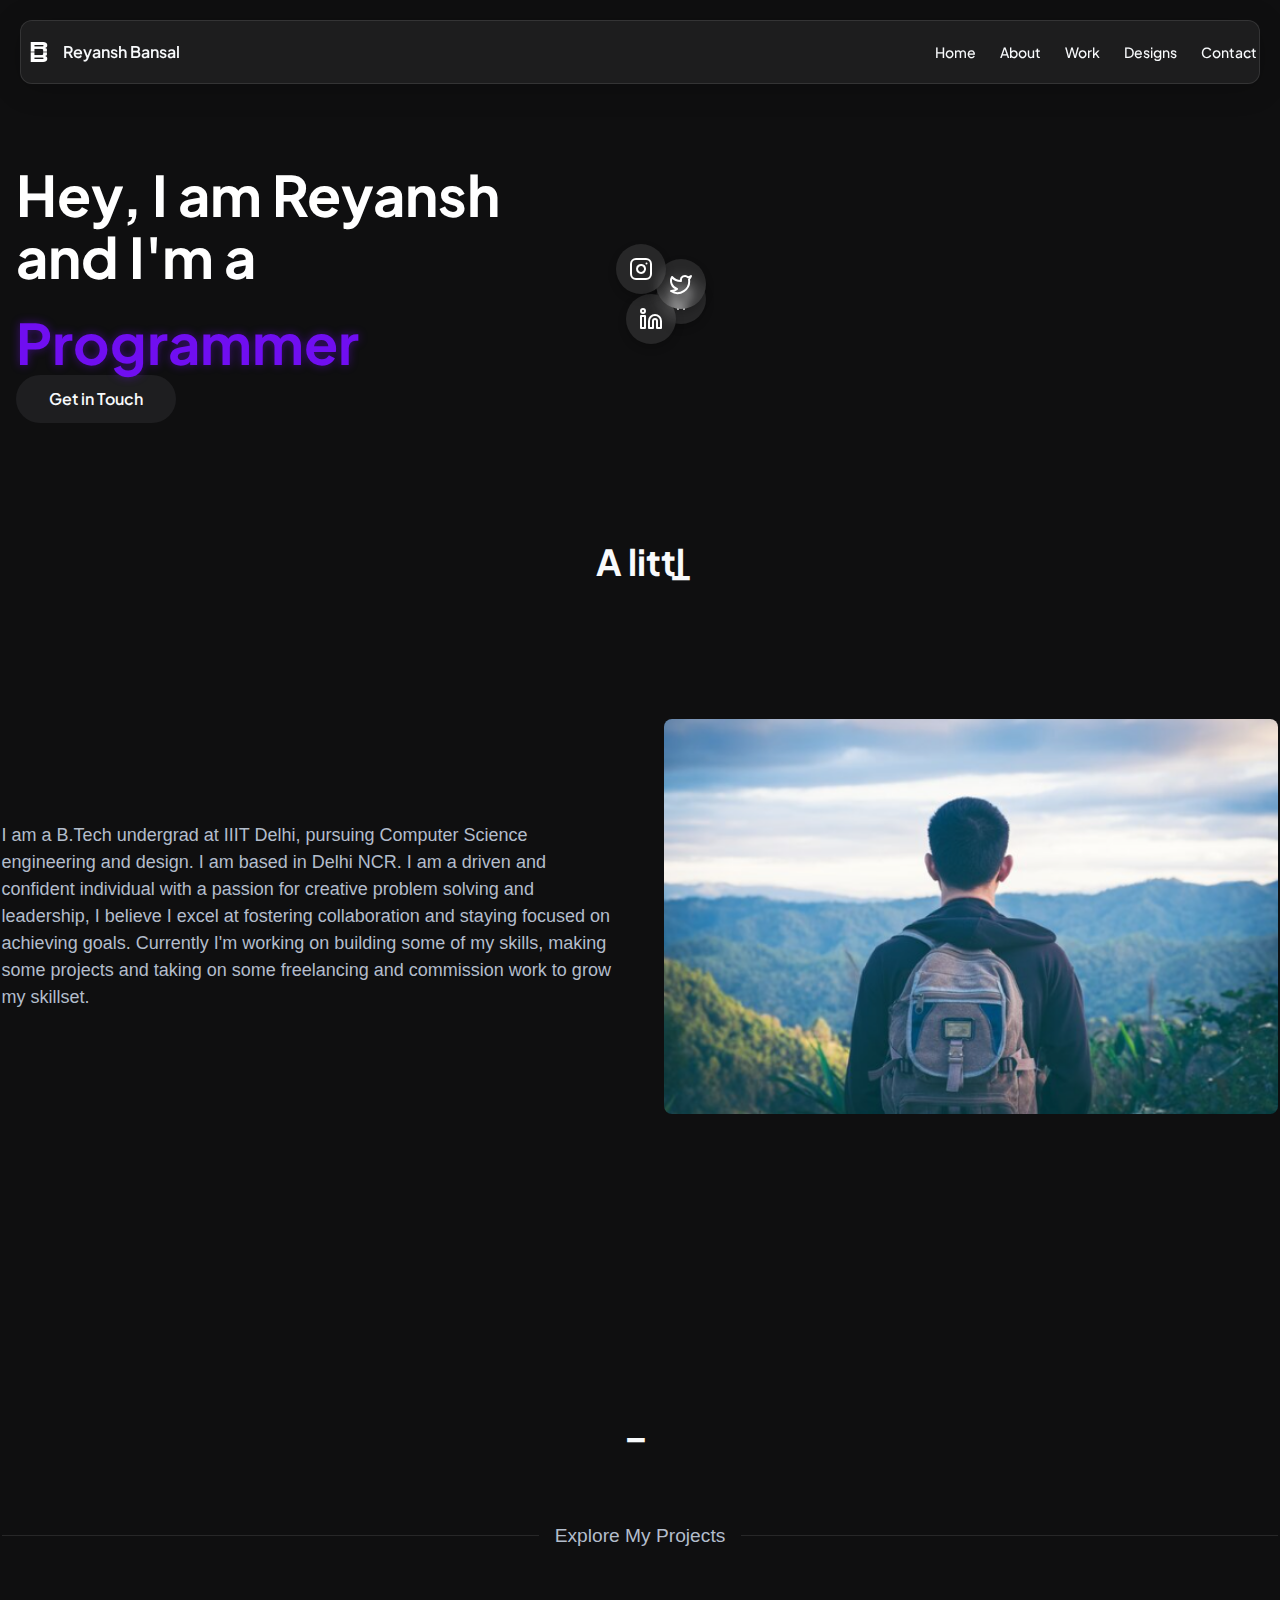
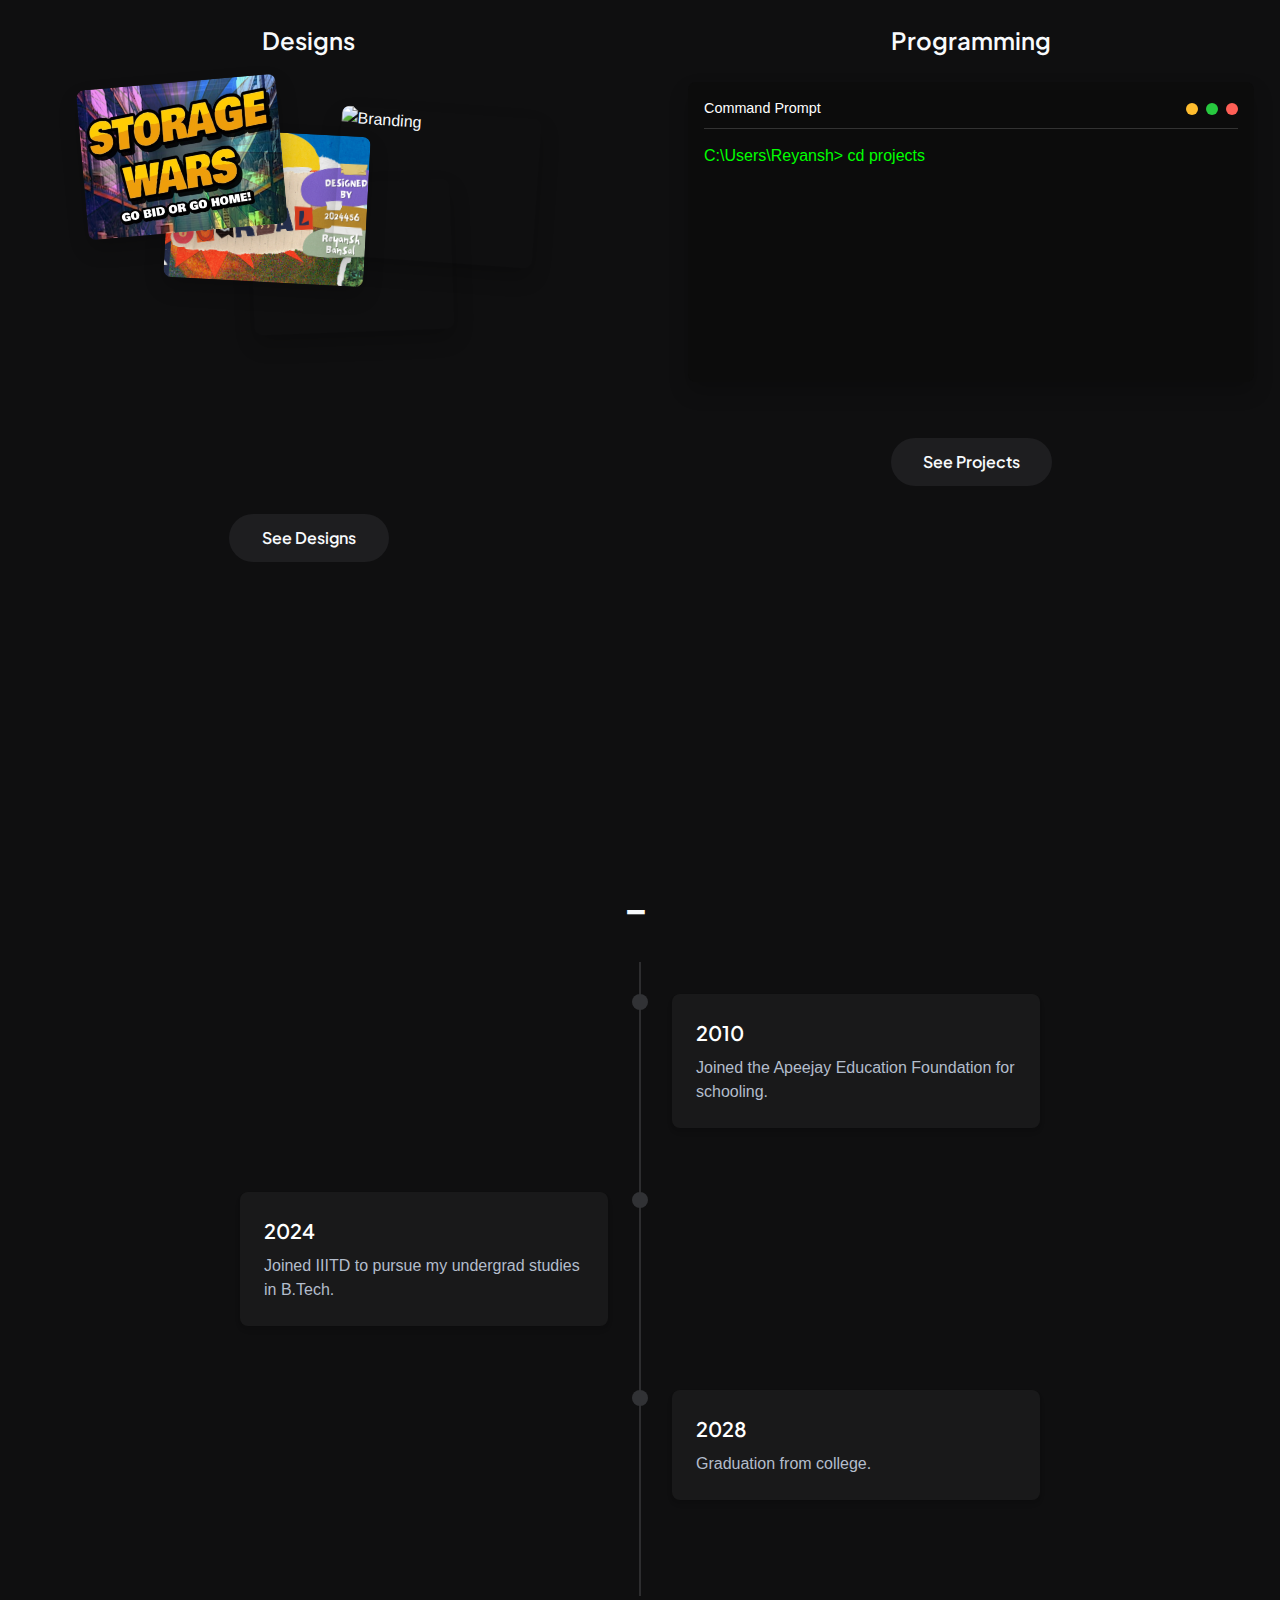
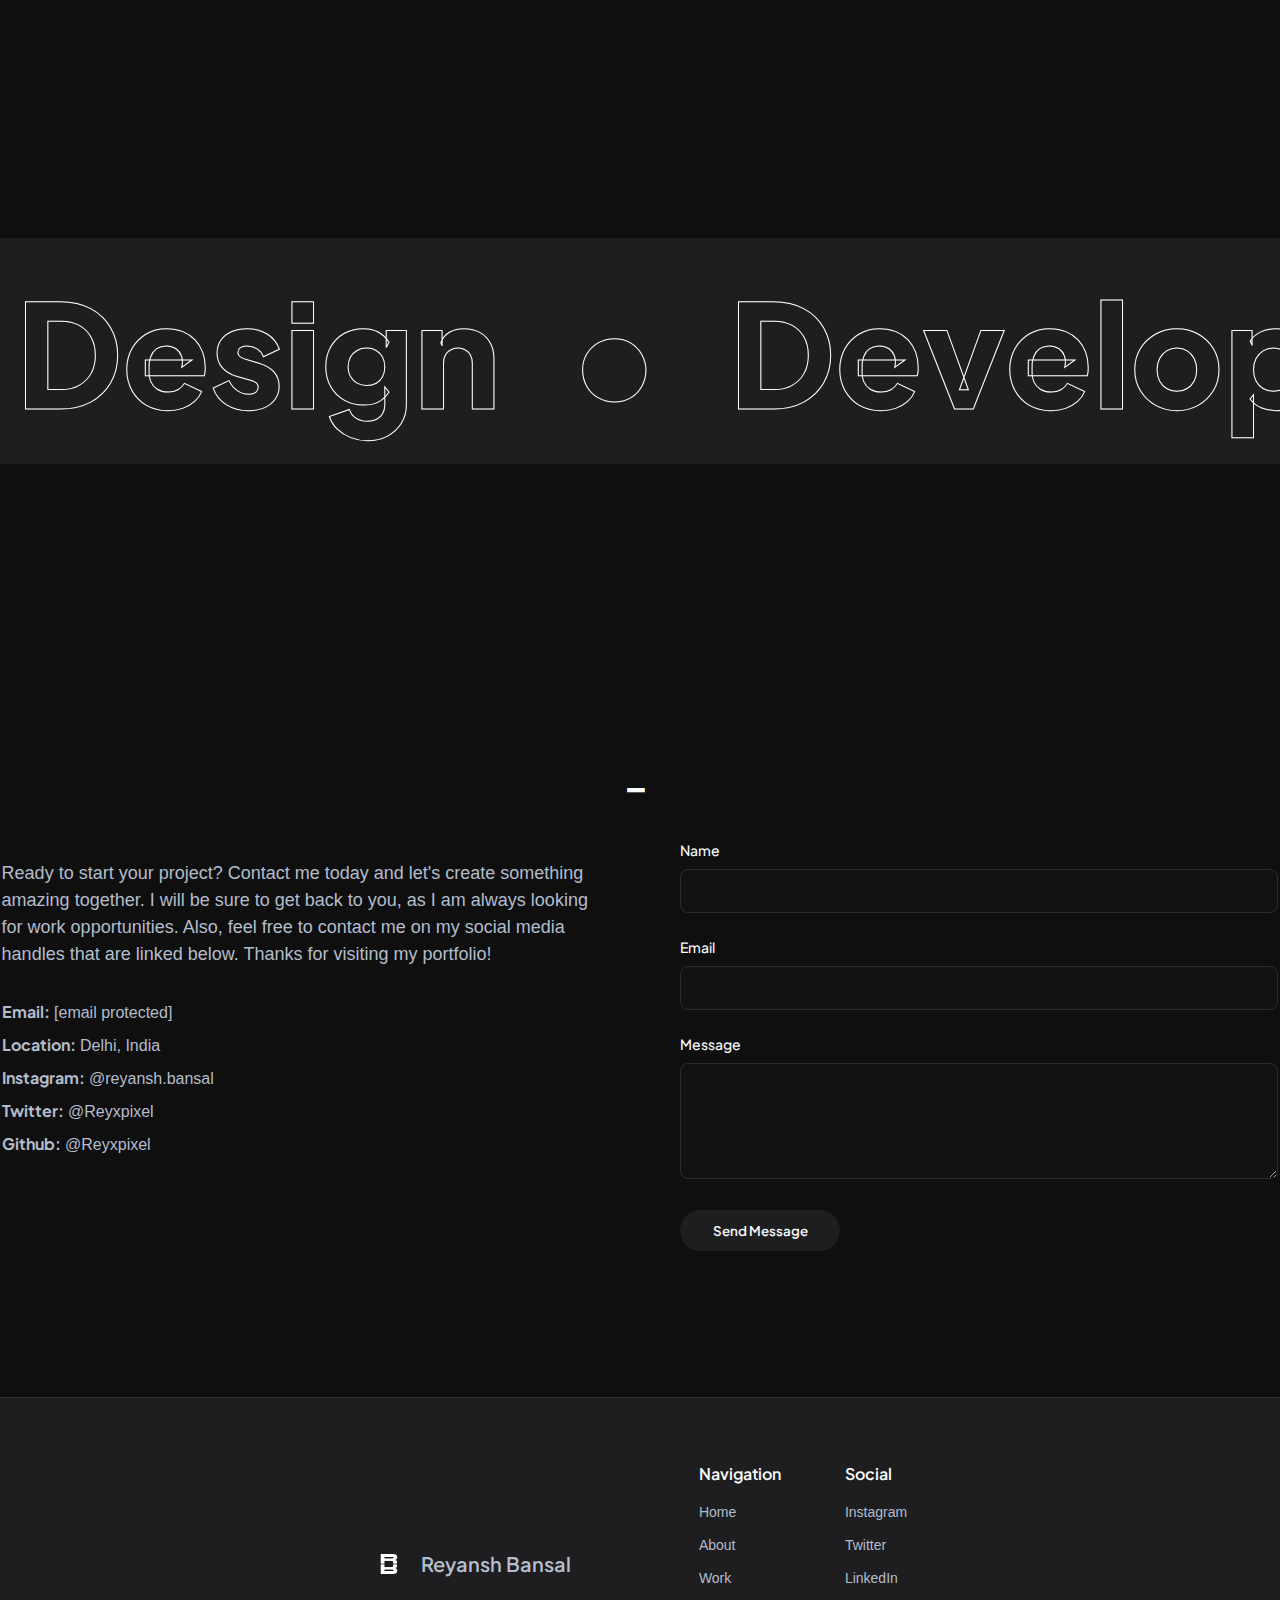
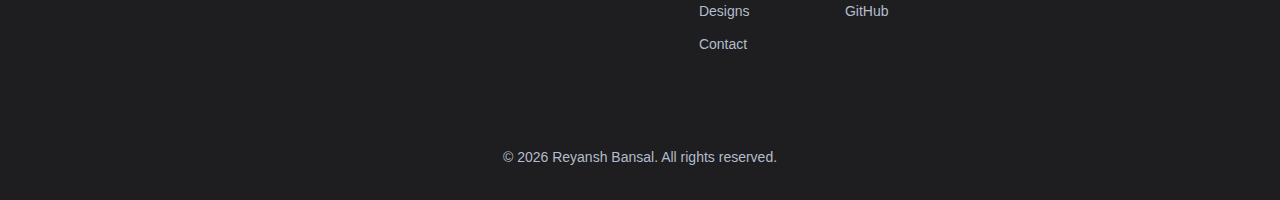
==== index.html @ dd94581d "Portfolio Expansion" ====
<!DOCTYPE html>
<html lang="en" class="dark">
<head>
  <meta charset="UTF-8">
  <meta name="viewport" content="width=device-width, initial-scale=1.0">
  <title>Reyansh Bansal - Portfolio</title>
  <meta name="description" content="Apple-inspired design portfolio">
  <link rel="stylesheet" href="style.css">
  <link rel="stylesheet" href="style-updates.css">
  <link rel="stylesheet" href="style-font.css">
  <link href="https://fonts.googleapis.com/css2?family=Plus+Jakarta+Sans:wght@400;500;600;700;800&display=swap" rel="stylesheet">
</head>
<body class="min-h-screen">
  <header>
    <div class="container">
      <nav>
        <div class="logo-container">
            <a href="index.html" class="logo">
                <img src="Images/logo.png" alt="Logo" class="logo-image">
                <span>Reyansh Bansal</span>
              </a>
        </div>
        <div class="nav-links">
          <a href="#" class="nav-link">Home</a>
          <a href="#wear-your-story" class="nav-link">About</a>
          <a href="#work-section" class="nav-link">Work</a>
          <a href="portfolio.html" class="nav-link">Designs</a>
          <a href="#contact" class="nav-link">Contact</a>
        </div>
      </nav>
    </div>
  </header>

  <main>
    <!-- Hero Section -->
    <section id="hero" class="hero-section">
      <div class="container">
        <div class="hero-content">
          <h1 class="text-gradient">Hey, I am Reyansh and I'm a</h1>
          <div class="loader">
            <div class="words">
              <span class="word">Programmer</span>
              <span class="word">Creator</span>
              <span class="word">Designer</span>
              <span class="word">Editor</span>
            </div>
          </div>
          <a href="#contact" class="apple-button">Get in Touch</a>
        </div>
        <div class="hero-image-container">
          <div class="hero-image-wrapper">
            <!-- Hero image will be replaced by the icosphere -->
            <div class="social-links">
              <a href="https://github.com/Reyxpixel" target="_blank" class="social-icon" data-icon="github">
                <svg xmlns="http://www.w3.org/2000/svg" width="24" height="24" viewBox="0 0 24 24" fill="none" stroke="currentColor" stroke-width="2" stroke-linecap="round" stroke-linejoin="round"><path d="M15 22v-4a4.8 4.8 0 0 0-1-3.5c3 0 6-2 6-5.5.08-1.25-.27-2.48-1-3.5.28-1.15.28-2.35 0-3.5 0 0-1 0-3 1.5-2.64-.5-5.36-.5-8 0C6 2 5 2 5 2c-.3 1.15-.3 2.35 0 3.5A5.403 5.403 0 0 0 4 9c0 3.5 3 5.5 6 5.5-.39.49-.68 1.05-.85 1.65-.17.6-.22 1.23-.15 1.85v4"></path><path d="M9 18c-4.51 2-5-2-7-2"></path></svg>
              </a>
              <a href="https://www.linkedin.com/in/reyansh-bansal-0a3370288/" target="_blank" class="social-icon" data-icon="linkedin">
                <svg xmlns="http://www.w3.org/2000/svg" width="24" height="24" viewBox="0 0 24 24" fill="none" stroke="currentColor" stroke-width="2" stroke-linecap="round" stroke-linejoin="round"><path d="M16 8a6 6 0 0 1 6 6v7h-4v-7a2 2 0 0 0-2-2 2 2 0 0 0-2 2v7h-4v-7a6 6 0 0 1 6-6z"></path><rect width="4" height="12" x="2" y="9"></rect><circle cx="4" cy="4" r="2"></circle></svg>
              </a>
              <a href="https://x.com/Reyxpixel" target="_blank" class="social-icon" data-icon="twitter">
                <svg xmlns="http://www.w3.org/2000/svg" width="24" height="24" viewBox="0 0 24 24" fill="none" stroke="currentColor" stroke-width="2" stroke-linecap="round" stroke-linejoin="round"><path d="M22 4s-.7 2.1-2 3.4c1.6 10-9.4 17.3-18 11.6 2.2.1 4.4-.6 6-2C3 15.5.5 9.6 3 5c2.2 2.6 5.6 4.1 9 4-.9-4.2 4-6.6 7-3.8 1.1 0 3-1.2 3-1.2z"></path></svg>
              </a>
              <a href="https://www.instagram.com/reyansh.bansal/" target="_blank" class="social-icon" data-icon="instagram">
                <svg xmlns="http://www.w3.org/2000/svg" width="24" height="24" viewBox="0 0 24 24" fill="none" stroke="currentColor" stroke-width="2" stroke-linecap="round" stroke-linejoin="round"><rect width="20" height="20" x="2" y="2" rx="5" ry="5"></rect><path d="M16 11.37A4 4 0 1 1 12.63 8 4 4 0 0 1 16 11.37z"></path><line x1="17.5" x2="17.51" y1="6.5" y2="6.5"></line></svg>
              </a>
            </div>
          </div>
        </div>
      </div>
    </section>

    <!-- Wear Your Story Section -->
    <section id="wear-your-story" class="section">
        <div class="container">
          <h2 class="section-title">A little bit about me...</h2>
          <div class="story-content">
            <div class="story-text">
              <p>I am a B.Tech undergrad at IIIT Delhi, pursuing Computer Science engineering and design. I am based in Delhi NCR. I am a driven and confident individual with a passion for creative problem solving and leadership, I believe I excel at fostering collaboration and staying focused on achieving goals. Currently I'm working on building some of my skills, making some projects and taking on some freelancing and commission work to grow my skillset.</p>
            </div>
            <div class="story-image">
              <img src="Images/Me.png" alt="Brand storytelling" class="hover-scale">
            </div>
          </div>
        </div>
      </section>
  
      <!-- Work Section (Replacing Feature Carousel) -->
      <section id="work-section" class="section">
        <div class="container">
          <h2 class="section-title">Work</h2>
          
          <!-- Creative Divider -->
          <div class="work-divider">
            <div class="divider-line"></div>
            <div class="divider-text">Explore My Projects</div>
            <div class="divider-line"></div>
          </div>
          
          <!-- Two Column Layout -->
          <div class="work-container">
            <!-- Designs Column -->
            <div class="work-column designs-column">
              <h3>Designs</h3>
              <div class="scattered-cards">
                <div class="card-item">
                  <img src="Images/Proj2.jpg" alt="Odyssey Posters">
                </div>
                <div class="card-item">
                  <img src="Images/Proj3.png" alt="Design Journal">
                </div>
                <div class="card-item">
                  <img src="https://placehold.co/400x300" alt="UI Design">
                </div>
                <div class="card-item">
                  <img src="https://placehold.co/400x300" alt="Branding">
                </div>
              </div>
              <div class="text-center">
                <a href="portfolio.html" class="apple-button">See Designs</a>
              </div>
            </div>
            
            <!-- Programming Column -->
            <div class="work-column programming-column">
              <h3>Programming</h3>
              <div class="command-prompt">
                <div class="prompt-header">
                  <div class="prompt-title">Command Prompt</div>
                  <div class="prompt-controls">
                    <div class="prompt-control control-minimize"></div>
                    <div class="prompt-control control-maximize"></div>
                    <div class="prompt-control control-close"></div>
                  </div>
                </div>
                <div class="prompt-content">
                  <!-- Content will be added by JavaScript -->
                </div>
              </div>
              <div class="text-center">
                <a href="#" class="apple-button">See Projects</a>
              </div>
            </div>
          </div>
        </div>
      </section>
  
      <!-- Timeline Section -->
      <section id="timeline" class="section">
        <div class="container">
          <h2 class="section-title">My Journey</h2>
          <div class="timeline">
            <div class="timeline-item">
              <div class="timeline-marker"></div>
              <div class="timeline-content hover-scale">
                <h3>2010</h3>
                <p>Joined the Apeejay Education Foundation for schooling.</p>
              </div>
            </div>
            <div class="timeline-item">
              <div class="timeline-marker"></div>
              <div class="timeline-content hover-scale">
                <h3>2024</h3>
                <p>Joined IIITD to pursue my undergrad studies in B.Tech.</p>
              </div>
            </div>
            <div class="timeline-item">
              <div class="timeline-marker"></div>
              <div class="timeline-content hover-scale">
                <h3>2028</h3>
                <p>Graduation from college.</p>
              </div>
            </div>
          </div>
        </div>
      </section>
  
      <section id="marquee" class="section">
        <div class="marquee-container">
          <div class="marquee-content">
            <span data-text="Design">Design</span>
            <span data-text="•">•</span>
            <span data-text="Development">Development</span>
            <span data-text="•">•</span>
            <span data-text="Strategy">Strategy</span>
            <span data-text="•">•</span>
            <span data-text="Branding">Branding</span>
            <span data-text="•">•</span>
            <span data-text="UX">UX</span>
            <span data-text="•">•</span>
            <span data-text="Design">Design</span>
            <span data-text="•">•</span>
            <span data-text="Development">Development</span>
            <span data-text="•">•</span>
            <span data-text="Strategy">Strategy</span>
            <span data-text="•">•</span>
            <span data-text="Branding">Branding</span>
            <span data-text="•">•</span>
            <span data-text="UX">UX</span>
          </div>
        </div>
      </section>      
  
      <!-- Contact Form Section -->
      <section id="contact" class="section">
        <div class="container">
          <h2 class="section-title">Get in Touch</h2>
          <div class="contact-container">
            <div class="contact-info">
              <p class="contact-intro">Ready to start your project? Contact me today and let's create something amazing together. I will be sure to get back to you, as I am always looking for work opportunities. Also, feel free to contact me on my social media handles that are linked below. Thanks for visiting my portfolio!</p>
              <div class="contact-details">
                <p><strong>Email:</strong> <a href="/cdn-cgi/l/email-protection#187a79766b79746a7d6179766b7060587f75797174367b7775"><span class="__cf_email__" data-cfemail="1270737c61737e60776b737c617a6a52757f737b7e3c717d7f">[email&#160;protected]</span></a></p>
                <p><strong>Location:</strong> Delhi, India</p>
                <p><strong>Instagram:</strong> <a href="https://www.instagram.com/reyansh.bansal/" target="_blank">@reyansh.bansal</a></p>
                <p><strong>Twitter:</strong> <a href="https://x.com/Reyxpixel" target="_blank">@Reyxpixel</a></p>
                <p><strong>Github:</strong> <a href="https://github.com/Reyxpixel" target="_blank">@Reyxpixel</a></p>
              </div>
            </div>
            <form class="contact-form" action="https://getform.io/f/ajjmozma" method="POST" id="contactForm">
              <div class="form-group">
                  <label for="name">Name</label>
                  <input type="text" id="name" name="name" required>
              </div>
              <div class="form-group">
                  <label for="email">Email</label>
                  <input type="email" id="email" name="email" required>
              </div>
              <div class="form-group">
                  <label for="message">Message</label>
                  <textarea id="message" name="message" rows="5" required></textarea>
              </div>
            
              <input type="hidden" name="_gotcha" style="display:none !important">
              
              <button type="submit" class="apple-button">Send Message</button>
            </form>
            
            <script data-cfasync="false" src="/cdn-cgi/scripts/5c5dd728/cloudflare-static/email-decode.min.js"></script><script>
            document.getElementById("contactForm").addEventListener("submit", function(event) {
                event.preventDefault(); // Prevent default form submission
            
                const form = event.target;
                const formData = new FormData(form);
            
                fetch(form.action, {
                    method: form.method,
                    body: formData,
                    headers: { "Accept": "application/json" }
                })
                .then(response => {
                    if (response.ok) {
                        window.location.href = "thankyou.html"; // Redirect on success
                    } else {
                        alert("There was an error submitting the form. Please try again.");
                    }
                })
                .catch(error => {
                    alert("Submission failed. Please try again later.");
                });
            });
            </script>                   
          </div>
        </div>
      </section>
    </main>
  
    <footer>
      <div class="container">
        <div class="footer-content">
            <div class="footer-logo">
                <img src="Images/logo.png" alt="Logo" class="logo-image">
                <span>Reyansh Bansal</span>
              </div>
          <div class="footer-links">
            <div class="footer-column">
              <h3>Navigation</h3>
              <a href="#">Home</a>
              <a href="#wear-your-story">About</a>
              <a href="#work-section">Work</a>
              <a href="portfolio.html">Designs</a>
              <a href="#contact">Contact</a>
            </div>
            <div class="footer-column">
              <h3>Social</h3>
              <a href="https://www.instagram.com/reyansh.bansal/" target="_blank">Instagram</a>
              <a href="https://x.com/Reyxpixel" target="_blank">Twitter</a>
              <a href="https://www.linkedin.com/in/reyansh-bansal-0a3370288/" target="_blank">LinkedIn</a>
              <a href="https://github.com/Reyxpixel" target="_blank">GitHub</a>
            </div>
          </div>
        </div>
        <div class="footer-bottom">
          <p>&copy; <span id="current-year">2024</span> Reyansh Bansal. All rights reserved.</p>
        </div>
      </div>
    </footer>
  
    <script src="./script.js"></script>
    <script src="./three-sphere.js"></script>
    <script src="./work-section.js"></script>
    <script>
      document.getElementById('current-year').textContent = new Date().getFullYear();
      
      // Add text-center class for button alignment
      document.head.insertAdjacentHTML('beforeend', `
        <style>
          .text-center {
            text-align: center;
            margin-top: 1.5rem;
          }
          
          .work-column h3 {
            font-size: 1.5rem;
            font-weight: 600;
            margin-bottom: 1.5rem;
            text-align: center;
          }
        </style>
      `);
    </script>
  </body>
  </html>
---- style.css ----
/* Base styles */
:root {
  --background: 220 3% 6%;
  --foreground: 210 40% 98%;
  --card: 220 3% 10%;
  --card-foreground: 210 40% 98%;
  --popover: 220 3% 6%;
  --popover-foreground: 210 40% 98%;
  --primary: 220 3% 20%;
  --primary-foreground: 210 40% 98%;
  --secondary: 220 3% 15%;
  --secondary-foreground: 210 40% 98%;
  --muted: 220 3% 15%;
  --muted-foreground: 215 20.2% 75.1%; /* Lighter grey color */
  --accent: 220 3% 15%;
  --accent-foreground: 210 40% 98%;
  --destructive: 0 62.8% 30.6%;
  --destructive-foreground: 210 40% 98%;
  --border: 220 3% 18%;
  --input: 220 3% 18%;
  --ring: 220 3% 30%;
  --radius: 0.5rem;
  --light-grey: #1e1e20; /* Changed from #1e1e20 to #1e1e20 */
  --section-gap: 5rem; /* Increased from 4rem to 5rem (added 1rem = ~16px) */
}

.logo-image {
  width: 32px;
  height: 32px;
  object-fit: contain;
}

.dark {
  --background: 220 3% 6%;
  --foreground: 210 40% 98%;
  --card: 220 3% 10%;
  --card-foreground: 210 40% 98%;
  --popover: 220 3% 6%;
  --popover-foreground: 210 40% 98%;
  --primary: 220 3% 20%;
  --primary-foreground: 210 40% 98%;
  --secondary: 220 3% 15%;
  --secondary-foreground: 210 40% 98%;
  --muted: 220 3% 15%;
  --muted-foreground: 215 20.2% 75.1%; /* Lighter grey color */
  --accent: 220 3% 15%;
  --accent-foreground: 210 40% 98%;
  --destructive: 0 62.8% 30.6%;
  --destructive-foreground: 210 40% 98%;
  --border: 220 3% 18%;
  --input: 220 3% 18%;
  --ring: 220 3% 30%;
}

/* Reset and base styles */
* {
  margin: 0;
  padding: 0;
  box-sizing: border-box;
  border-color: hsl(var(--border));
}

html {
  scroll-behavior: smooth;
}

body {
  font-family: "Inter", sans-serif;
  background-color: hsl(var(--background));
  color: hsl(var(--foreground));
  min-height: 100vh;
  line-height: 1.5;
  font-feature-settings: "rlig" 1, "calt" 1;
}

img {
  max-width: 100%;
  height: auto;
  display: block;
}

a {
  color: inherit;
  text-decoration: none;
}

.container {
  width: 100%;
  max-width: 1400px;
  margin: 0 auto;
  padding: 0 0.1rem;
}

.sr-only {
  position: absolute;
  width: 1px;
  height: 1px;
  padding: 0;
  margin: -1px;
  overflow: hidden;
  clip: rect(0, 0, 0, 0);
  white-space: nowrap;
  border-width: 0;
}

/* Header styles */
header {
  position: sticky;
  top: 0;
  left: 0;
  right: 0;
  z-index: 100;
  background: rgba(25, 25, 26, 0.7);
  backdrop-filter: blur(15px);
  -webkit-backdrop-filter: blur(15px);
  border: 1px solid rgba(255, 255, 255, 0.1);
  height: 4rem;
  display: flex;
  align-items: center;
  box-shadow: 0 4px 30px rgba(0, 0, 0, 0.2);
  overflow: hidden;
  margin: 20px 20px 0 20px;
  border-radius: 12px;
  transition: all 0.5s ease-in-out;
}

header.scrolled {
  margin: 0;
  border-radius: 0;
}

.dark header {
  background: rgba(0, 0, 0, 0.2);
}

nav {
  display: flex;
  justify-content: space-between;
  align-items: center;
  width: 100%;
}

.logo-container {
  display: flex;
  align-items: center;
}

.logo {
  display: flex;
  align-items: center;
  font-weight: 600;
  gap: 0.5rem;
}

.nav-links {
  margin-left: auto;
  display: flex;
  gap: 1.5rem;
}

.nav-link {
  font-size: 0.875rem;
  font-weight: 500;
  transition: color 0.2s ease;
  position: relative;
}

.nav-link:after {
  content: "";
  position: absolute;
  width: 0;
  height: 2px;
  bottom: -4px;
  left: 0;
  background-color: hsl(var(--primary));
  transition: width 0.3s ease;
}

.nav-link:hover:after {
  width: 100%;
}

.theme-toggle {
  background: none;
  border: none;
  cursor: pointer;
  color: hsl(var(--foreground));
  display: flex;
  align-items: center;
  justify-content: center;
}

.dark .sun-icon {
  display: block;
}

.dark .moon-icon {
  display: none;
}

.sun-icon {
  display: none;
}

.moon-icon {
  display: block;
}

/* Button styles */
.apple-button {
  display: inline-block;
  padding: 0.75rem 2rem;
  border-radius: 9999px;
  background-color: #1e1e20;
  color: hsl(var(--primary-foreground));
  font-weight: 600;
  transition: all 0.3s ease-in-out;
  text-align: center;
  min-width: 160px;
  border: none; /* Remove stroke/border */
}

.apple-button:hover {
  background-color: rgba(25, 25, 26, 0.9);
  transform: translateY(-2px);
  box-shadow: 0 4px 6px -1px rgba(0, 0, 0, 0.1), 0 2px 4px -1px rgba(0, 0, 0, 0.06);
}

.apple-button:focus {
  outline: none;
  box-shadow: 0 0 0 2px hsla(var(--ring), 0.5);
}

/* Section styles */
.section {
  padding: var(--section-gap) 0;
  margin-bottom: 30px; /* Added spacing between sections */
}

@media (min-width: 768px) {
  .section {
    padding: 6rem 0;
    margin-bottom: 50px; /* Added spacing between sections */
  }
}

.section-title {
  font-size: 2.25rem;
  font-weight: 700;
  margin-bottom: var(--section-gap);
  text-align: center;
  color: hsl(var(--foreground));
  position: relative; /* For typing animation */
  display: inline-block;
  width: 100%;
}

/* Add more space below the "A little bit about me" heading */
#wear-your-story .section-title {
  margin-bottom: calc(var(--section-gap) + 50px);
}

/* Hero section */
.hero-section {
  padding: 2rem 0; /* Reduced padding to decrease gap */
  perspective: 1000px;
}

@media (min-width: 768px) {
  .hero-section {
    padding: 1rem 0; /* Reduced padding to decrease gap */
  }
}

.hero-content {
  max-width: 36rem;
  margin-bottom: 2rem;
  display: flex;
  flex-direction: column;
  align-items: flex-start;
}

@media (min-width: 1024px) {
  .hero-content {
    margin-bottom: 0;
  }
}

.hero-content h1 {
  font-size: 3.5rem;
  font-weight: 700;
  line-height: 1.1;
  margin-bottom: 0;
  color: white;
}

@media (min-width: 768px) {
  .hero-content h1 {
    font-size: 3.5rem;
  }
}

.hero-content p {
  font-size: 1.125rem;
  margin-bottom: 2rem;
  color: hsl(var(--muted-foreground));
}

@media (min-width: 1024px) {
  .hero-section .container {
    display: grid;
    grid-template-columns: 1fr 1fr;
    gap: 2rem;
    align-items: center;
  }
}

.hero-image-container {
  display: flex;
  justify-content: center;
  position: relative;
}

.hero-image-wrapper {
  position: relative;
  overflow: visible;
  /* 20% smaller */
  width: 80%;
  margin: 0 auto;
  transition: transform 0.3s ease;
}

.hero-image {
  border-radius: var(--radius);
  position: relative;
  z-index: 1; /* Changed from 2 to 1 so bubbles can be on top */
  width: 100%;
  transition: transform 0.3s ease;
}

.social-links {
  position: absolute;
  width: 100%;
  height: 100%;
  top: 0;
  left: 0;
  z-index: 2; /* Changed from 1 to 2 so bubbles appear on top of image */
  transform-style: preserve-3d;
}

.social-icon {
  position: absolute;
  width: 50px;
  height: 50px;
  background: rgba(255, 255, 255, 0.1);
  backdrop-filter: blur(5px);
  border-radius: 50%;
  display: flex;
  align-items: center;
  justify-content: center;
  color: white;
  box-shadow: 0 4px 8px rgba(0, 0, 0, 0.2);
  transition: all 0.3s ease;
  z-index: 3;
  cursor: pointer; /* Added cursor pointer for clickable bubbles */
}

.social-icon:hover {
  background: rgba(255, 255, 255, 0.2);
  transform: scale(1.1);
}

.social-icon[data-icon="github"] {
  top: -20px;
  left: 20%;
  animation: orbit1 28s linear infinite;
}

.social-icon[data-icon="linkedin"] {
  top: 30%;
  right: -20px;
  animation: orbit2 35s linear infinite;
}

.social-icon[data-icon="twitter"] {
  bottom: -15px;
  left: 30%;
  animation: orbit3 31s linear infinite;
}

.social-icon[data-icon="instagram"] {
  bottom: 20%;
  right: -10px;
  animation: orbit4 25s linear infinite;
}

@keyframes orbit1 {
  0% {
    transform: rotate(0deg) translateX(40px) rotate(0deg);
  }
  100% {
    transform: rotate(360deg) translateX(40px) rotate(-360deg);
  }
}

@keyframes orbit2 {
  0% {
    transform: rotate(72deg) translateX(50px) rotate(-72deg);
  }
  100% {
    transform: rotate(432deg) translateX(50px) rotate(-432deg);
  }
}

@keyframes orbit3 {
  0% {
    transform: rotate(144deg) translateX(45px) rotate(-144deg);
  }
  100% {
    transform: rotate(504deg) translateX(45px) rotate(-504deg);
  }
}

@keyframes orbit4 {
  0% {
    transform: rotate(216deg) translateX(55px) rotate(-216deg);
  }
  100% {
    transform: rotate(576deg) translateX(55px) rotate(-576deg);
  }
}

.hero-image-wrapper::before {
  content: "";
  position: absolute;
  width: 100%;
  height: 100%;
  z-index: 1;
  pointer-events: none;
}

.hero-image-wrapper::after {
  content: "";
  position: absolute;
  width: 100%;
  height: 100%;
  z-index: 2;
  pointer-events: none;
}

/* Wear Your Story section */
.story-content {
  display: flex;
  flex-direction: column;
  gap: 3rem;
}

@media (min-width: 1024px) {
  .story-content {
    flex-direction: row;
    align-items: center;
  }

  .story-text,
  .story-image {
    flex: 1;
  }
}

.story-text p {
  font-size: 1.125rem;
  color: hsl(var(--muted-foreground));
}

.story-image img {
  border-radius: var(--radius);
  width: 100%;
}

/* Feature Carousel section */
.carousel-container {
  position: relative;
  margin: 2rem auto 0;
  width: 100%;
  max-width: 1200px;
  padding: 0;
  display: flex;
  align-items: center;
}

.carousel-wrapper {
  overflow: hidden;
  width: 100%;
  padding: 1rem;
}

.carousel,
.portfolio-grid {
  display: flex;
  transition: transform 0.5s ease;
  width: 100%;
}

.carousel-item,
.portfolio-item {
  flex: 0 0 100%;
  padding: 0 15px;
  transition: all 0.5s ease;
}

@media (min-width: 768px) {
  .carousel-item,
  .portfolio-item {
    flex: 0 0 50%;
  }
}

@media (min-width: 992px) {
  .carousel-item,
  .portfolio-item {
    flex: 0 0 33.333%;
  }
}

.carousel-button {
  position: absolute;
  top: 50%;
  transform: translateY(-50%);
  background: #1e1e20;
  border: none;
  width: 40px;
  height: 40px;
  border-radius: 50%;
  display: flex;
  align-items: center;
  justify-content: center;
  color: white;
  cursor: pointer;
  z-index: 10;
  transition: all 0.3s ease;
  box-shadow: 0 4px 8px rgba(0, 0, 0, 0.2);
}

.carousel-button:hover {
  background: rgba(25, 25, 26, 0.9);
}

.prev-button,
.prev-button-portfolio {
  left: -20px;
}

.next-button,
.next-button-portfolio {
  right: -20px;
}

.feature-card {
  background-color: hsl(var(--card));
  color: hsl(var(--card-foreground));
  border-radius: var(--radius);
  padding: 2rem;
  box-shadow: 0 4px 6px -1px rgba(0, 0, 0, 0.1), 0 2px 4px -1px rgba(0, 0, 0, 0.06);
  height: 100%;
  border: 1px solid rgba(255, 255, 255, 0.05);
  backdrop-filter: blur(5px);
}

.feature-card h3 {
  font-size: 1.5rem;
  font-weight: 600;
  margin-bottom: 1rem;
}

.feature-card p {
  color: hsl(var(--muted-foreground));
}

/* Portfolio Grid section */
.portfolio-item {
  position: relative;
  border-radius: var(--radius);
  overflow: hidden;
}

.portfolio-item img {
  width: 100%;
  height: 250px;
  object-fit: cover;
  transition: transform 0.3s ease;
}

.portfolio-item:hover img {
  transform: scale(1.05);
}

.portfolio-overlay {
  position: absolute;
  bottom: 0;
  left: 0;
  right: 0;
  background: linear-gradient(to top, rgba(0, 0, 0, 0.9), transparent);
  padding: 1.5rem;
  color: white;
  opacity: 0;
  transition: opacity 0.3s ease;
  border-radius: 0 0 var(--radius) var(--radius); /* Match the border radius of the card */
}

.portfolio-item:hover .portfolio-overlay {
  opacity: 1;
}

.portfolio-overlay h3 {
  font-size: 1.25rem;
  font-weight: 600;
  margin-bottom: 0.5rem;
}

.portfolio-overlay p {
  font-size: 0.875rem;
  opacity: 0.8;
}

/* Timeline section */
.timeline {
  position: relative;
  max-width: 800px;
  margin: 0 auto;
  padding: 2rem 0;
}

.timeline::before {
  content: "";
  position: absolute;
  top: 0;
  bottom: 0;
  left: 50%;
  width: 2px;
  background-color: hsl(var(--border));
  transform: translateX(-50%);
}

.timeline-item {
  position: relative;
  margin-bottom: 4rem;
}

.timeline-marker {
  position: absolute;
  top: 0;
  left: 50%;
  width: 16px;
  height: 16px;
  background-color: hsl(var(--primary));
  border-radius: 50%;
  transform: translateX(-50%);
}

.timeline-content {
  width: calc(50% - 2rem);
  padding: 1.5rem;
  background-color: hsl(var(--card));
  border-radius: var(--radius);
  box-shadow: 0 4px 6px -1px rgba(0, 0, 0, 0.1), 0 2px 4px -1px rgba(0, 0, 0, 0.06);
}

.timeline-item:nth-child(odd) .timeline-content {
  margin-left: auto;
}

.timeline-content h3 {
  font-size: 1.25rem;
  font-weight: 600;
  margin-bottom: 0.5rem;
  color: white; /* Changed to white as requested */
}

.timeline-content p {
  color: hsl(var(--muted-foreground));
}

/* Marquee section */
.marquee-container {
  overflow: hidden;
  background-color: #1e1e20;
  padding: 4rem 0;
}

.marquee-content {
  display: flex;
  animation: marquee 30s linear infinite;
  white-space: nowrap;
  gap: 2rem; /* Increased gap to prevent text overlap */
}

.marquee-content span {
  padding: 0 1rem;
  font-size: 3.5rem; /* Increased font size to be almost as large as the strip */
  font-weight: 800;
  color: #1e1e20;
  -webkit-text-stroke: 1px white; /* White stroke */
  display: inline-block; /* Ensure proper spacing */
}

@keyframes marquee {
  0% {
    transform: translateX(0);
  }
  100% {
    transform: translateX(-50%);
  }
}

/* Contact section */
.contact-container {
  display: flex;
  flex-direction: column;
  gap: var(--section-gap);
}

@media (min-width: 1024px) {
  .contact-container {
    flex-direction: row;
  }

  .contact-info,
  .contact-form {
    flex: 1;
  }
}

.contact-info p {
  font-size: 1.125rem;
  margin-bottom: 2rem;
  color: hsl(var(--muted-foreground));
}

.contact-intro {
  margin-top: 20px; /* Added margin to align with form */
}

.contact-details p {
  margin-bottom: 0.5rem;
  font-size: 1rem;
}

.form-group {
  margin-bottom: 1.5rem;
}

.form-group label {
  display: block;
  margin-bottom: 0.5rem;
  font-size: 0.875rem;
  font-weight: 500;
}

.form-group input,
.form-group textarea {
  width: 100%;
  padding: 0.75rem;
  border: 1px solid hsl(var(--input));
  border-radius: var(--radius);
  background-color: rgba(25, 25, 26, 0.3);
  color: hsl(var(--foreground));
  font-family: inherit;
  font-size: 1rem;
  transition: border-color 0.2s ease;
}

.form-group input:focus,
.form-group textarea:focus {
  outline: none;
  border-color: hsl(var(--ring));
  box-shadow: 0 0 0 2px hsla(var(--ring), 0.2);
}

/* Footer styles */
footer {
  background-color: #1e1e20;
  color: hsl(var(--muted-foreground));
  padding: 4rem 0 2rem;
  border-top: 1px solid hsl(var(--border));
}

.footer-content {
  display: flex;
  flex-direction: column;
  align-items: center;
  gap: 2rem;
  margin-bottom: 3rem;
}

@media (min-width: 768px) {
  .footer-content {
    flex-direction: row;
    justify-content: center; /* Changed to center for better spacing */
    gap: 8rem; /* Add gap between logo and links */
  }

  .footer-logo {
    margin-right: 0;
  }

  .footer-links {
    display: flex;
    gap: 4rem; /* Increased from 3rem to 4rem (40px more) */
  }
}

.footer-logo {
  display: flex;
  align-items: center;
  gap: 1rem;
}

.footer-logo span {
  font-weight: 600;
  font-size: 1.25rem;
}

.footer-column h3 {
  font-size: 1rem;
  font-weight: 600;
  margin-bottom: 1rem;
  color: hsl(var(--foreground));
}

.footer-column a {
  display: block;
  margin-bottom: 0.75rem;
  font-size: 0.875rem;
  transition: color 0.2s ease;
}

.footer-column a:hover {
  color: hsl(var(--foreground));
  text-decoration: underline;
}

.footer-bottom {
  padding-top: 2rem;
  border-top: 1px solid hsla(var(--border), 0.5);
  text-align: center;
  font-size: 0.875rem;
}

/* Utility classes */
.text-gradient {
  color: white !important;
  background-image: none !important;
  margin-bottom: 0 !important;
  font-size: 3.5rem !important;
  line-height: 1.1 !important;
}

/* Changed from hover-lift to hover-scale */
.hover-scale {
  transition: all 0.3s ease-in-out;
}

.hover-scale:hover {
  transform: scale(1.05);
  box-shadow: 0 10px 15px -3px rgba(0, 0, 0, 0.1), 0 4px 6px -2px rgba(0, 0, 0, 0.05);
}

/* Dark mode adjustments */
.dark {
  color-scheme: dark;
}

.dark body {
  background-color: hsl(var(--background));
  color: hsl(var(--foreground));
}

.dark .feature-card,
.dark .timeline-content {
  background-color: hsl(var(--card));
  color: hsl(var(--card-foreground));
}

.dark footer {
  background-color: #1e1e20;
  color: hsl(var(--muted-foreground));
}

/* Responsive adjustments */
@media (max-width: 768px) {
  .section-title {
    font-size: 1.875rem;
  }

  .hero-content h1 {
    font-size: 2.5rem !important;
  }

  .timeline::before {
    left: 2rem;
  }

  .timeline-marker {
    left: 2rem;
  }

  .timeline-content {
    width: calc(100% - 4rem);
    margin-left: 4rem !important;
  }

  .nav-links {
    display: none;
  }

  /* Mobile menu button */
  .mobile-menu-button {
    display: block;
  }

  .carousel-button {
    top: 50%;
    transform: translateY(-50%);
  }

  .prev-button,
  .prev-button-portfolio {
    left: -10px;
  }

  .next-button,
  .next-button-portfolio {
    right: -10px;
  }
}

/* Fix for size-6 class that might be missing */
.size-6 {
  width: 1.5rem;
  height: 1.5rem;
}

/* New styles for the animation */
.loader {
  color: hsl(var(--foreground));
  font-weight: bold;
  font-size: 3.5rem;
  display: flex;
  align-items: flex-start;
  height: 4rem;
  margin-left: 0;
  margin-bottom: 1.5rem;
  transform: translateY(5px);
}

.words {
  position: relative;
  width: auto;
  height: 50px;
  transform-style: preserve-3d;
  animation: rotateCube 8.33s infinite ease-in-out; /* 25% slower animation */
  margin-left: 0rem;
  margin-top: 0.5rem;
  transform: translateY(20px);
}

.word {
  position: absolute;
  width: max-content;
  height: 100%;
  font-size: 3.5rem;
  font-weight: bold;
  display: flex;
  align-items: center;
  justify-content: flex-start;
  backface-visibility: hidden;
}

.word:nth-child(1) {
  transform: rotateX(0deg) translateZ(20px);
  color: #700ef1;
  text-shadow: 0 0 10px #700ef175;
}

.word:nth-child(2) {
  transform: rotateX(90deg) translateZ(20px);
  color: #ff8400;
  text-shadow: 0 0 10px #ff840083;
}

.word:nth-child(3) {
  transform: rotateX(180deg) translateZ(20px);
  color: #007bff;
  text-shadow: 0 0 10px #007bff83;
}

.word:nth-child(4) {
  transform: rotateX(270deg) translateZ(20px);
  color: #0ef1b1;
  text-shadow: 0 0 10px #0ef1b17a;
}

@keyframes rotateCube {
  0%,
  20% {
    transform: rotateX(0deg);
  }
  25%,
  45% {
    transform: rotateX(90deg);
  }
  50%,
  70% {
    transform: rotateX(180deg);
  }
  75%,
  95% {
    transform: rotateX(270deg);
  }
  100% {
    transform: rotateX(360deg);
  }
}

/* Terminal typing animation for section titles */
.typing-animation {
  position: relative;
  display: inline-block;
  width: auto;
  margin: 0 auto;
}

.typing-animation::after {
  content: "_";
  position: absolute;
  right: -8px;
  animation: blink 0.7s infinite;
}

.typing-animation-done::after {
  display: none;
}

@keyframes blink {
  0%,
  100% {
    opacity: 1;
  }
  50% {
    opacity: 0;
  }
}

*::-webkit-scrollbar {
  width: 15px;
  background-color: #0f0f10; /* No background for the scrollbar */
}

*::-webkit-scrollbar-track {
  background: transparent !important; /* Force transparency */
  display: none; /* Completely hide the track */
}

*::-webkit-scrollbar-thumb {
  border-radius: 20px;
  border: 4px solid #0f0f10; /* Creates the gap */
  background-color: #1e1e20;
  background-clip: content-box;
}

/* Make the rotating text responsive */
@media (max-width: 768px) {
  .loader {
    font-size: 2.5rem;
    height: 3rem;
  }

  .words {
    height: 40px;
  }

  .word {
    font-size: 2.5rem;
  }
}
---- style-updates.css ----
/* Base styles */
:root {
  --background: 220 3% 6%;
  --foreground: 210 40% 98%;
  --card: 220 3% 10%;
  --card-foreground: 210 40% 98%;
  --popover: 220 3% 6%;
  --popover-foreground: 210 40% 98%;
  --primary: 220 3% 20%;
  --primary-foreground: 210 40% 98%;
  --secondary: 220 3% 15%;
  --secondary-foreground: 210 40% 98%;
  --muted: 220 3% 15%;
  --muted-foreground: 215 20.2% 75.1%; /* Lighter grey color */
  --accent: 220 3% 15%;
  --accent-foreground: 210 40% 98%;
  --destructive: 0 62.8% 30.6%;
  --destructive-foreground: 210 40% 98%;
  --border: 220 3% 18%;
  --input: 220 3% 18%;
  --ring: 220 3% 30%;
  --radius: 0.5rem;
  --light-grey: #1e1e20; /* Changed from #1e1e20 to #1e1e20 */
  --section-gap: 5rem; /* Increased from 4rem to 5rem (added 1rem = ~16px) */
}

.logo-image {
  width: 32px;
  height: 32px;
  object-fit: contain;
}

.dark {
  --background: 220 3% 6%;
  --foreground: 210 40% 98%;
  --card: 220 3% 10%;
  --card-foreground: 210 40% 98%;
  --popover: 220 3% 6%;
  --popover-foreground: 210 40% 98%;
  --primary: 220 3% 20%;
  --primary-foreground: 210 40% 98%;
  --secondary: 220 3% 15%;
  --secondary-foreground: 210 40% 98%;
  --muted: 220 3% 15%;
  --muted-foreground: 215 20.2% 75.1%; /* Lighter grey color */
  --accent: 220 3% 15%;
  --accent-foreground: 210 40% 98%;
  --destructive: 0 62.8% 30.6%;
  --destructive-foreground: 210 40% 98%;
  --border: 220 3% 18%;
  --input: 220 3% 18%;
  --ring: 220 3% 30%;
}

/* Reset and base styles */
* {
  margin: 0;
  padding: 0;
  box-sizing: border-box;
  border-color: hsl(var(--border));
}

html {
  scroll-behavior: smooth;
}

body {
  font-family: -apple-system, BlinkMacSystemFont, "SF Pro Text", "SF Pro Display", "Helvetica Neue", Arial, sans-serif;
  background-color: hsl(var(--background));
  color: hsl(var(--foreground));
  min-height: 100vh;
  line-height: 1.5;
  font-feature-settings: "rlig" 1, "calt" 1;
}

img {
  max-width: 100%;
  height: auto;
  display: block;
}

a {
  color: inherit;
  text-decoration: none;
}

.container {
  width: 100%;
  max-width: 1400px;
  margin: 0 auto;
  padding: 0 0.1rem;
}

.sr-only {
  position: absolute;
  width: 1px;
  height: 1px;
  padding: 0;
  margin: -1px;
  overflow: hidden;
  clip: rect(0, 0, 0, 0);
  white-space: nowrap;
  border-width: 0;
}

/* Header styles */
header {
  position: sticky;
  top: 0;
  left: 0;
  right: 0;
  z-index: 100;
  background: rgba(35, 35, 37, 0.7) !important;
  backdrop-filter: blur(15px);
  -webkit-backdrop-filter: blur(15px);
  border: 1px solid rgba(255, 255, 255, 0.1);
  height: 4rem;
  display: flex;
  align-items: center;
  box-shadow: 0 4px 30px rgba(0, 0, 0, 0.2);
  overflow: hidden;
  margin: 20px 20px 0 20px;
  border-radius: 12px;
  transition: all 0.5s ease-in-out;
}

header.scrolled {
  margin: 0;
  border-radius: 0;
}

.dark header {
  background: rgba(0, 0, 0, 0.2);
}

nav {
  display: flex;
  justify-content: space-between;
  align-items: center;
  width: 100%;
}

.logo-container {
  display: flex;
  align-items: center;
}

.logo {
  display: flex;
  align-items: center;
  font-weight: 600;
  gap: 0.5rem;
}

.nav-links {
  margin-left: auto;
  display: flex;
  gap: 1.5rem;
}

.nav-link {
  font-size: 0.875rem;
  font-weight: 500;
  transition: color 0.2s ease;
  position: relative;
}

.nav-link:after {
  content: "";
  position: absolute;
  width: 0;
  height: 2px;
  bottom: -4px;
  left: 0;
  background-color: hsl(var(--primary));
  transition: width 0.3s ease;
}

.nav-link:hover:after {
  width: 100%;
}

.theme-toggle {
  background: none;
  border: none;
  cursor: pointer;
  color: hsl(var(--foreground));
  display: flex;
  align-items: center;
  justify-content: center;
}

.dark .sun-icon {
  display: block;
}

.dark .moon-icon {
  display: none;
}

.sun-icon {
  display: none;
}

.moon-icon {
  display: block;
}

/* Button styles */
.apple-button {
  display: inline-block;
  padding: 0.75rem 2rem;
  border-radius: 9999px;
  background-color: #1e1e20;
  color: hsl(var(--primary-foreground));
  font-weight: 600;
  transition: all 0.3s ease-in-out;
  text-align: center;
  min-width: 160px;
  border: none; /* Remove stroke/border */
}

.apple-button:hover {
  background-color: rgba(25, 25, 26, 0.9);
  transform: translateY(-2px);
  box-shadow: 0 4px 6px -1px rgba(0, 0, 0, 0.1), 0 2px 4px -1px rgba(0, 0, 0, 0.06);
}

.apple-button:focus {
  outline: none;
  box-shadow: 0 0 0 2px hsla(var(--ring), 0.5);
}

/* Section styles */
.section {
  padding: var(--section-gap) 0;
  margin-bottom: 30px; /* Added spacing between sections */
}

@media (min-width: 768px) {
  .section {
    padding: 6rem 0;
    margin-bottom: 50px; /* Added spacing between sections */
  }
}

.section-title {
  font-size: 2.25rem;
  font-weight: 700;
  margin-bottom: var(--section-gap);
  text-align: center;
  color: hsl(var(--foreground));
  position: relative; /* For typing animation */
  display: inline-block;
  width: 100%;
}

/* Add more space below the "A little bit about me" heading */
#wear-your-story .section-title {
  margin-bottom: calc(var(--section-gap) + 50px);
}

/* Hero section */
.hero-section {
  padding: 2rem 0; /* Reduced padding to decrease gap */
  perspective: 1000px;
}

@media (min-width: 768px) {
  .hero-section {
    padding: 1rem 0; /* Reduced padding to decrease gap */
  }
}

.hero-content {
  max-width: 36rem;
  margin-bottom: 2rem;
  display: flex;
  flex-direction: column;
  align-items: flex-start;
}

@media (min-width: 1024px) {
  .hero-content {
    margin-bottom: 0;
  }
}

.hero-content h1 {
  font-size: 3.5rem;
  font-weight: 700;
  line-height: 1.1;
  margin-bottom: 0;
  color: white;
}

@media (min-width: 768px) {
  .hero-content h1 {
    font-size: 3.5rem;
  }
}

.hero-content p {
  font-size: 1.125rem;
  margin-bottom: 2rem;
  color: hsl(var(--muted-foreground));
}

@media (min-width: 1024px) {
  .hero-section .container {
    display: grid;
    grid-template-columns: 1fr 1fr;
    gap: 2rem;
    align-items: center;
  }
}

.hero-image-container {
  display: flex;
  justify-content: center;
  position: relative;
}

.hero-image-wrapper {
  position: relative;
  overflow: visible;
  /* 20% smaller */
  width: 80%;
  margin: 0 auto;
  transition: transform 0.3s ease;
}

.hero-image {
  border-radius: var(--radius);
  position: relative;
  z-index: 1; /* Changed from 2 to 1 so bubbles can be on top */
  width: 100%;
  transition: transform 0.3s ease;
}

.social-links {
  position: absolute;
  width: 100%;
  height: 100%;
  top: 0;
  left: 0;
  z-index: 2; /* Changed from 1 to 2 so bubbles appear on top of image */
  transform-style: preserve-3d;
}

.social-icon {
  position: absolute;
  width: 50px;
  height: 50px;
  background: rgba(255, 255, 255, 0.1);
  backdrop-filter: blur(5px);
  border-radius: 50%;
  display: flex;
  align-items: center;
  justify-content: center;
  color: white;
  box-shadow: 0 4px 8px rgba(0, 0, 0, 0.2);
  transition: all 0.3s ease;
  z-index: 3;
  cursor: pointer; /* Added cursor pointer for clickable bubbles */
}

.social-icon:hover {
  background: rgba(255, 255, 255, 0.2);
  transform: scale(1.1);
}

.social-icon[data-icon="github"] {
  top: -20px;
  left: 20%;
  animation: orbit1 28s linear infinite;
}

.social-icon[data-icon="linkedin"] {
  top: 30%;
  right: -20px;
  animation: orbit2 35s linear infinite;
}

.social-icon[data-icon="twitter"] {
  bottom: -15px;
  left: 30%;
  animation: orbit3 31s linear infinite;
}

.social-icon[data-icon="instagram"] {
  bottom: 20%;
  right: -10px;
  animation: orbit4 25s linear infinite;
}

@keyframes orbit1 {
  0% {
    transform: rotate(0deg) translateX(40px) rotate(0deg);
  }
  100% {
    transform: rotate(360deg) translateX(40px) rotate(-360deg);
  }
}

@keyframes orbit2 {
  0% {
    transform: rotate(72deg) translateX(50px) rotate(-72deg);
  }
  100% {
    transform: rotate(432deg) translateX(50px) rotate(-432deg);
  }
}

@keyframes orbit3 {
  0% {
    transform: rotate(144deg) translateX(45px) rotate(-144deg);
  }
  100% {
    transform: rotate(504deg) translateX(45px) rotate(-504deg);
  }
}

@keyframes orbit4 {
  0% {
    transform: rotate(216deg) translateX(55px) rotate(-216deg);
  }
  100% {
    transform: rotate(576deg) translateX(55px) rotate(-576deg);
  }
}

.hero-image-wrapper::before {
  content: "";
  position: absolute;
  width: 100%;
  height: 100%;
  z-index: 1;
  pointer-events: none;
}

.hero-image-wrapper::after {
  content: "";
  position: absolute;
  width: 100%;
  height: 100%;
  z-index: 2;
  pointer-events: none;
}

/* Wear Your Story section */
.story-content {
  display: flex;
  flex-direction: column;
  gap: 3rem;
}

@media (min-width: 1024px) {
  .story-content {
    flex-direction: row;
    align-items: center;
  }

  .story-text,
  .story-image {
    flex: 1;
  }
}

.story-text p {
  font-size: 1.125rem;
  color: hsl(var(--muted-foreground));
}

.story-image img {
  border-radius: var(--radius);
  width: 100%;
}

/* Feature Carousel section */
.carousel-container {
  position: relative;
  margin: 2rem auto 0;
  width: 100%;
  max-width: 1200px;
  padding: 0;
  display: flex;
  align-items: center;
}

.carousel-wrapper {
  overflow: hidden;
  width: 100%;
  padding: 1rem;
}

.carousel,
.portfolio-grid {
  display: flex;
  transition: transform 0.5s ease;
  width: 100%;
}

.carousel-item,
.portfolio-item {
  flex: 0 0 100%;
  padding: 0 15px;
  transition: all 0.5s ease;
}

.carousel-item {
  transition: all 0.5s cubic-bezier(0.25, 0.46, 0.45, 0.94);
  opacity: 0;
  transform: scale(0.95);
}

.carousel-item.visible {
  opacity: 1;
  transform: scale(1);
}

@media (min-width: 768px) {
  .carousel-item,
  .portfolio-item {
    flex: 0 0 50%;
  }
}

@media (min-width: 992px) {
  .carousel-item,
  .portfolio-item {
    flex: 0 0 33.333%;
  }
}

.carousel-button {
  position: absolute;
  top: 50%;
  transform: translateY(-50%);
  background: rgba(30, 30, 32, 0.8);
  backdrop-filter: blur(5px);
  border: 1px solid rgba(255, 255, 255, 0.1);
  width: 50px;
  height: 50px;
  border-radius: 50%;
  display: flex;
  align-items: center;
  justify-content: center;
  color: white;
  cursor: pointer;
  z-index: 10;
  transition: all 0.3s ease;
  box-shadow: 0 8px 15px rgba(0, 0, 0, 0.2);
}

.carousel-button:hover {
  background: rgba(30, 30, 32, 0.95);
  transform: scale(1.1);
}

.carousel-button:active {
  transform: scale(0.95);
}

.prev-button,
.prev-button-portfolio {
  left: -20px;
}

.next-button,
.next-button-portfolio {
  right: -20px;
}

.feature-card {
  background: linear-gradient(145deg, hsl(var(--card)), hsl(var(--card-foreground), 0.05));
  color: hsl(var(--card-foreground));
  border-radius: var(--radius);
  padding: 2rem;
  box-shadow: 0 10px 30px -10px rgba(0, 0, 0, 0.3);
  height: 100%;
  border: 1px solid rgba(255, 255, 255, 0.05);
  backdrop-filter: blur(10px);
  transition: transform 0.3s ease, box-shadow 0.3s ease;
  position: relative;
  overflow: hidden;
}

.feature-card::before {
  content: "";
  position: absolute;
  top: 50%;
  left: 50%;
  width: 0;
  height: 0;
  background: radial-gradient(circle, rgba(255, 255, 255, 0.1) 0%, transparent 70%);
  border-radius: 50%;
  transform: translate(-50%, -50%);
  opacity: 0;
  transition: width 0.6s ease, height 0.6s ease, opacity 0.6s ease;
}

.feature-card:hover::before {
  width: 200%;
  height: 200%;
  opacity: 1;
}

.feature-card h3 {
  font-size: 1.5rem;
  font-weight: 600;
  margin-bottom: 1rem;
  position: relative;
}

.feature-card h3::after {
  content: "";
  position: absolute;
  bottom: -8px;
  left: 0;
  width: 40px;
  height: 3px;
  background: linear-gradient(90deg, #007bff, #0ef1b1);
  border-radius: 3px;
}

.feature-card p {
  color: hsl(var(--muted-foreground));
  line-height: 1.6;
}

/* Portfolio Grid section */
.portfolio-item {
  position: relative;
  border-radius: var(--radius);
  overflow: hidden;
}

.portfolio-item img {
  width: 100%;
  height: 250px;
  object-fit: cover;
  transition: transform 0.3s ease;
}

.portfolio-item:hover img {
  transform: scale(1.05);
}

.portfolio-overlay {
  position: absolute;
  bottom: 0;
  left: 0;
  right: 0;
  background: linear-gradient(to top, rgba(0, 0, 0, 0.9), transparent);
  padding: 1.5rem;
  color: white;
  opacity: 0;
  transition: opacity 0.3s ease;
  border-radius: 0 0 var(--radius) var(--radius); /* Match the border radius of the card */
}

.portfolio-item:hover .portfolio-overlay {
  opacity: 1;
}

.portfolio-overlay h3 {
  font-size: 1.25rem;
  font-weight: 600;
  margin-bottom: 0.5rem;
}

.portfolio-overlay p {
  font-size: 0.875rem;
  opacity: 0.8;
}

/* Timeline section */
.timeline {
  position: relative;
  max-width: 800px;
  margin: 0 auto;
  padding: 2rem 0;
}

.timeline::before {
  content: "";
  position: absolute;
  top: 0;
  bottom: 0;
  left: 50%;
  width: 2px;
  background-color: hsl(var(--border));
  transform: translateX(-50%);
}

.timeline-item {
  position: relative;
  margin-bottom: 4rem;
}

.timeline-marker {
  position: absolute;
  top: 0;
  left: 50%;
  width: 16px;
  height: 16px;
  background-color: hsl(var(--primary));
  border-radius: 50%;
  transform: translateX(-50%);
}

.timeline-content {
  width: calc(50% - 2rem);
  padding: 1.5rem;
  background-color: hsl(var(--card));
  border-radius: var(--radius);
  box-shadow: 0 4px 6px -1px rgba(0, 0, 0, 0.1), 0 2px 4px -1px rgba(0, 0, 0, 0.06);
}

.timeline-item:nth-child(odd) .timeline-content {
  margin-left: auto;
}

.timeline-content h3 {
  font-size: 1.25rem;
  font-weight: 600;
  margin-bottom: 0.5rem;
  color: white; /* Changed to white as requested */
}

.timeline-content p {
  color: hsl(var(--muted-foreground));
}

/* Marquee section */
.marquee-container {
  overflow: hidden;
  background-color: #1e1e20;
  padding: 0.3rem 0;
}

.marquee-content {
  display: flex;
  align-items: center; /* Ensures text is vertically centered */
  animation: marquee 30s linear infinite;
  white-space: nowrap;
  gap: 2rem;
}

.marquee-content span {
  position: relative; /* Needed for absolute positioning of pseudo-element */
  font-size: 6rem; /* Increased font size */
  font-weight: 800;
  color: #1e1e20; /* Main text color */
  display: inline-block; /* Ensure proper spacing */
}

/* Stroke layer (behind the text) */
.marquee-content span::before {
  content: attr(data-text); /* Copies the text */
  position: absolute;
  top: 0;
  left: 0;
  z-index: -1; /* Places it behind */
  color: transparent; /* Hide actual text */
  -webkit-text-stroke: 2px white; /* White stroke */
}

/* Marquee animation */
@keyframes marquee {
  0% {
    transform: translateX(0);
  }
  100% {
    transform: translateX(-50%);
  }
}

/* Contact section */
.contact-container {
  display: flex;
  flex-direction: column;
  gap: var(--section-gap);
}

@media (min-width: 1024px) {
  .contact-container {
    flex-direction: row;
  }

  .contact-info,
  .contact-form {
    flex: 1;
  }
}

.contact-info p {
  font-size: 1.125rem;
  margin-bottom: 2rem;
  color: hsl(var(--muted-foreground));
}

.contact-intro {
  margin-top: 20px; /* Added margin to align with form */
}

.contact-details p {
  margin-bottom: 0.5rem;
  font-size: 1rem;
}

.form-group {
  margin-bottom: 1.5rem;
}

.form-group label {
  display: block;
  margin-bottom: 0.5rem;
  font-size: 0.875rem;
  font-weight: 500;
}

.form-group input,
.form-group textarea {
  width: 100%;
  padding: 0.75rem;
  border: 1px solid hsl(var(--input));
  border-radius: var(--radius);
  background-color: rgba(25, 25, 26, 0.3);
  color: hsl(var(--foreground));
  font-family: inherit;
  font-size: 1rem;
  transition: border-color 0.2s ease;
}

.form-group input:focus,
.form-group textarea:focus {
  outline: none;
  border-color: hsl(var(--ring));
  box-shadow: 0 0 0 2px hsla(var(--ring), 0.2);
}

/* Footer styles */
footer {
  background-color: #1e1e20;
  color: hsl(var(--muted-foreground));
  padding: 4rem 0 2rem;
  border-top: 1px solid hsl(var(--border));
}

.footer-content {
  display: flex;
  flex-direction: column;
  align-items: center;
  gap: 2rem;
  margin-bottom: 3rem;
}

@media (min-width: 768px) {
  .footer-content {
    flex-direction: row;
    justify-content: center; /* Changed to center for better spacing */
    gap: 8rem; /* Add gap between logo and links */
  }

  .footer-logo {
    margin-right: 0;
  }

  .footer-links {
    display: flex;
    gap: 4rem; /* Increased from 3rem to 4rem (40px more) */
  }
}

.footer-logo {
  display: flex;
  align-items: center;
  gap: 1rem;
}

.footer-logo span {
  font-weight: 600;
  font-size: 1.25rem;
}

.footer-column h3 {
  font-size: 1rem;
  font-weight: 600;
  margin-bottom: 1rem;
  color: hsl(var(--foreground));
}

.footer-column a {
  display: block;
  margin-bottom: 0.75rem;
  font-size: 0.875rem;
  transition: color 0.2s ease;
}

.footer-column a:hover {
  color: hsl(var(--foreground));
  text-decoration: underline;
}

.footer-bottom {
  padding-top: 2rem;
  border-top: 1px solid hsla(var(--border), 0.5);
  text-align: center;
  font-size: 0.875rem;
}

/* Utility classes */
.text-gradient {
  color: white !important;
  background-image: none !important;
  margin-bottom: 0 !important;
  font-size: 3.5rem !important;
  line-height: 1.1 !important;
}

/* Changed from hover-lift to hover-scale */
.hover-scale {
  transition: all 0.3s ease-in-out;
}

.hover-scale:hover {
  transform: scale(1.05);
  box-shadow: 0 10px 15px -3px rgba(0, 0, 0, 0.1), 0 4px 6px -2px rgba(0, 0, 0, 0.05);
}

/* Dark mode adjustments */
.dark {
  color-scheme: dark;
}

.dark body {
  background-color: hsl(var(--background));
  color: hsl(var(--foreground));
}

.dark .feature-card,
.dark .timeline-content {
  background-color: hsl(var(--card));
  color: hsl(var(--card-foreground));
}

.dark footer {
  background-color: #1e1e20;
  color: hsl(var(--muted-foreground));
}

/* Responsive adjustments */
@media (max-width: 768px) {
  .section-title {
    font-size: 1.875rem;
  }

  .hero-content h1 {
    font-size: 2.5rem !important;
  }

  .timeline::before {
    left: 2rem;
  }

  .timeline-marker {
    left: 2rem;
  }

  .timeline-content {
    width: calc(100% - 4rem);
    margin-left: 4rem !important;
  }

  .nav-links {
    display: none;
  }

  /* Mobile menu button */
  .mobile-menu-button {
    display: block;
  }

  .carousel-button {
    top: 50%;
    transform: translateY(-50%);
  }

  .prev-button,
  .prev-button-portfolio {
    left: -10px;
  }

  .next-button,
  .next-button-portfolio {
    right: -10px;
  }
}

/* Fix for size-6 class that might be missing */
.size-6 {
  width: 1.5rem;
  height: 1.5rem;
}

/* New styles for the animation */
.loader {
  color: hsl(var(--foreground));
  font-weight: bold;
  font-size: 3.5rem;
  display: flex;
  align-items: flex-start;
  height: 4rem;
  margin-left: 0;
  margin-bottom: 1.5rem;
  transform: translateY(5px);
}

.words {
  position: relative;
  width: auto;
  height: 50px;
  transform-style: preserve-3d;
  animation: rotateCube 8.33s infinite ease-in-out; /* 25% slower animation */
  margin-left: 0rem;
  margin-top: 0.5rem;
  transform: translateY(20px);
}

.word {
  position: absolute;
  width: max-content;
  height: 100%;
  font-size: 3.5rem;
  font-weight: bold;
  display: flex;
  align-items: center;
  justify-content: flex-start;
  backface-visibility: bold;
  display: flex;
  align-items: center;
  justify-content: flex-start;
  backface-visibility: hidden;
}

.word:nth-child(1) {
  transform: rotateX(0deg) translateZ(20px);
  color: #700ef1;
  text-shadow: 0 0 10px #700ef175;
}

.word:nth-child(2) {
  transform: rotateX(90deg) translateZ(20px);
  color: #ff8400;
  text-shadow: 0 0 10px #ff840083;
}

.word:nth-child(3) {
  transform: rotateX(180deg) translateZ(20px);
  color: #007bff;
  text-shadow: 0 0 10px #007bff83;
}

.word:nth-child(4) {
  transform: rotateX(270deg) translateZ(20px);
  color: #0ef1b1;
  text-shadow: 0 0 10px #0ef1b17a;
}

@keyframes rotateCube {
  0%,
  20% {
    transform: rotateX(0deg);
  }
  25%,
  45% {
    transform: rotateX(90deg);
  }
  50%,
  70% {
    transform: rotateX(180deg);
  }
  75%,
  95% {
    transform: rotateX(270deg);
  }
  100% {
    transform: rotateX(360deg);
  }
}

/* Terminal typing animation for section titles */
.typing-animation {
  position: relative;
  display: inline-block;
  width: auto;
  margin: 0 auto;
}

.typing-animation::after {
  content: "_";
  position: absolute;
  right: -8px;
  animation: blink 0.7s infinite;
}

.typing-animation-done::after {
  display: none;
}

@keyframes blink {
  0%,
  100% {
    opacity: 1;
  }
  50% {
    opacity: 0;
  }
}

*::-webkit-scrollbar {
  width: 15px;
  background-color: #0f0f10; /* No background for the scrollbar */
}

*::-webkit-scrollbar-track {
  background: transparent !important; /* Force transparency */
  display: none; /* Completely hide the track */
}

*::-webkit-scrollbar-thumb {
  border-radius: 20px;
  border: 4px solid #0f0f10; /* Creates the gap */
  background-color: #1e1e20;
  background-clip: content-box;
}

/* Make the rotating text responsive */
@media (max-width: 768px) {
  .loader {
    font-size: 2.5rem;
    height: 3rem;
  }

  .words {
    height: 40px;
  }

  .word {
    font-size: 2.5rem;
  }
}

/* Work section divider */
.work-divider {
  display: flex;
  align-items: center;
  margin: 2rem 0;
}

.divider-line {
  flex-grow: 1;
  height: 1px;
  background-color: rgba(255, 255, 255, 0.1);
}

.divider-text {
  padding: 0 1rem;
  font-size: 1.2rem;
  color: hsl(var(--muted-foreground));
}

/* Work section with two columns */
.work-container {
  display: flex;
  flex-direction: column;
  gap: 3rem;
  margin-top: 3rem;
}

@media (min-width: 768px) {
  .work-container {
    flex-direction: row;
  }
}

.work-column {
  flex: 1;
  padding: 1.5rem;
}

/* Designs column with scattered cards */
.designs-column {
  position: relative;
}

.scattered-cards {
  position: relative;
  height: 400px;
  margin-bottom: 2rem;
}

.card-item {
  position: absolute;
  width: 200px;
  height: 150px;
  border-radius: var(--radius);
  overflow: hidden;
  box-shadow: 0 10px 20px rgba(0, 0, 0, 0.2);
  transition: transform 0.3s ease, box-shadow 0.3s ease;
  cursor: pointer;
}

.card-item:hover {
  transform: translateY(-10px) rotate(0deg) !important;
  box-shadow: 0 15px 30px rgba(0, 0, 0, 0.3);
  z-index: 10;
}

.card-item img {
  width: 100%;
  height: 100%;
  object-fit: cover;
}

.card-item:nth-child(1) {
  top: 0;
  left: 10%;
  transform: rotate(-5deg);
  z-index: 3;
}

.card-item:nth-child(2) {
  top: 50px;
  left: 25%;
  transform: rotate(3deg);
  z-index: 2;
}

.card-item:nth-child(3) {
  top: 100px;
  left: 40%;
  transform: rotate(-2deg);
  z-index: 1;
}

.card-item:nth-child(4) {
  top: 30px;
  left: 55%;
  transform: rotate(4deg);
  z-index: 4;
}

/* Programming column with command prompt */
.programming-column {
  display: flex;
  flex-direction: column;
}

.command-prompt {
  background-color: #0c0c0c;
  border-radius: var(--radius);
  padding: 1rem;
  font-family: 'Courier New', monospace;
  color: #0f0;
  height: 300px;
  overflow: hidden;
  box-shadow: 0 10px 20px rgba(0, 0, 0, 0.2);
  margin-bottom: 2rem;
}

.prompt-header {
  display: flex;
  justify-content: space-between;
  align-items: center;
  padding-bottom: 0.5rem;
  border-bottom: 1px solid #333;
  margin-bottom: 1rem;
}

.prompt-title {
  color: white;
  font-size: 0.9rem;
}

.prompt-controls {
  display: flex;
  gap: 0.5rem;
}

.prompt-control {
  width: 12px;
  height: 12px;
  border-radius: 50%;
}

.control-close {
  background-color: #ff5f56;
}

.control-minimize {
  background-color: #ffbd2e;
}

.control-maximize {
  background-color: #27c93f;
}

.prompt-content {
  height: calc(100% - 30px);
  overflow-y: auto;
}

.prompt-line {
  margin-bottom: 0.5rem;
  line-height: 1.4;
}

.prompt-cursor {
  display: inline-block;
  width: 8px;
  height: 15px;
  background-color: #0f0;
  animation: blink 1s infinite;
  vertical-align: middle;
}

@keyframes blink {
  0%, 100% { opacity: 1; }
  50% { opacity: 0; }
}

/* Portfolio masonry grid improvements */
.portfolio-masonry {
  display: grid;
  grid-template-columns: repeat(auto-fill, minmax(250px, 1fr));
  grid-gap: 20px;
  margin-top: 40px;
}

.masonry-item {
  position: relative;
  overflow: hidden;
  border-radius: var(--radius);
  cursor: pointer;
  transition: transform 0.3s ease, box-shadow 0.3s ease;
}

.masonry-item:hover {
  transform: translateY(-5px);
  box-shadow: 0 10px 20px rgba(0, 0, 0, 0.2);
}

.masonry-item img {
  width: 100%;
  height: auto;
  object-fit: contain;
  transition: transform 0.3s ease;
}

.masonry-item:hover img {
  transform: scale(1.05);
}

/* Modal improvements */
.modal-content {
  display: flex;
  flex-direction: column;
}

.modal-image-container {
  display: flex;
  justify-content: flex-start;
  align-items: center;
  padding: 20px;
  background-color: rgba(0, 0, 0, 0.5);
}

.modal-image-container img {
  max-width: 100%;
  max-height: 60vh;
  object-fit: contain;
}

.modal-details {
  padding: 30px;
  flex: 1;
}

@media (min-width: 768px) {
  .modal-content {
    flex-direction: row;
    align-items: flex-start;
  }

  .modal-image-container {
    width: auto;
    max-width: 60%;
  }

  .modal-details {
    width: 40%;
  }
}
---- style-font.css ----
/* Jakarta Sans font import */
@font-face {
    font-family: "Plus Jakarta Sans";
    src: url("https://fonts.googleapis.com/css2?family=Plus+Jakarta+Sans:wght@400;500;600;700;800&display=swap");
    font-weight: normal;
    font-style: normal;
  }
  
  /* Apply Jakarta font to all elements */
  body,
  h1,
  h2,
  h3,
  h4,
  h5,
  h6,
  p,
  a,
  span,
  div,
  button,
  input,
  textarea,
  select,
  li {
    font-family: "Plus Jakarta Sans", -apple-system, BlinkMacSystemFont, "SF Pro Text", "SF Pro Display", "Helvetica Neue",
      Arial, sans-serif;
  }
  
  /* Increase marquee font size by 1.5x */
  .marquee-content span {
    font-size: 9rem !important; /* 1.5x the original 6rem */
    font-family: "Plus Jakarta Sans", sans-serif;
    font-weight: 800;
  }
  
  /* Adjust hero text positioning */
  .hero-section .container {
    justify-content: space-between;
  }
  
  .hero-content {
    padding-right: 0;
    margin-left: auto;
    margin-right: 2rem;
  }
  
  .hero-image-container {
    margin-left: 0;
    margin-right: auto;
  }
  
  /* Fix rotating text position */
  .words {
    transform: translateY(17px) !important; /* Move up by 3px from original 20px */
  }
  
  /* Adjust icosphere size and position */
  .sphere-container {
    width: 120% !important; /* 20% bigger */
    height: 480px !important; /* 20% bigger from 400px */
    margin-left: -10%; /* Move left */
  }
  
  /* Adjust social icon orbits to be closer */
  @keyframes orbit1 {
    0% {
      transform: rotate(0deg) translateX(30px) rotate(0deg);
    }
    100% {
      transform: rotate(360deg) translateX(30px) rotate(-360deg);
    }
  }
  
  @keyframes orbit2 {
    0% {
      transform: rotate(72deg) translateX(35px) rotate(-72deg);
    }
    100% {
      transform: rotate(432deg) translateX(35px) rotate(-432deg);
    }
  }
  
  @keyframes orbit3 {
    0% {
      transform: rotate(144deg) translateX(32px) rotate(-144deg);
    }
    100% {
      transform: rotate(504deg) translateX(32px) rotate(-504deg);
    }
  }
  
  @keyframes orbit4 {
    0% {
      transform: rotate(216deg) translateX(38px) rotate(-216deg);
    }
    100% {
      transform: rotate(576deg) translateX(38px) rotate(-576deg);
    }
  }
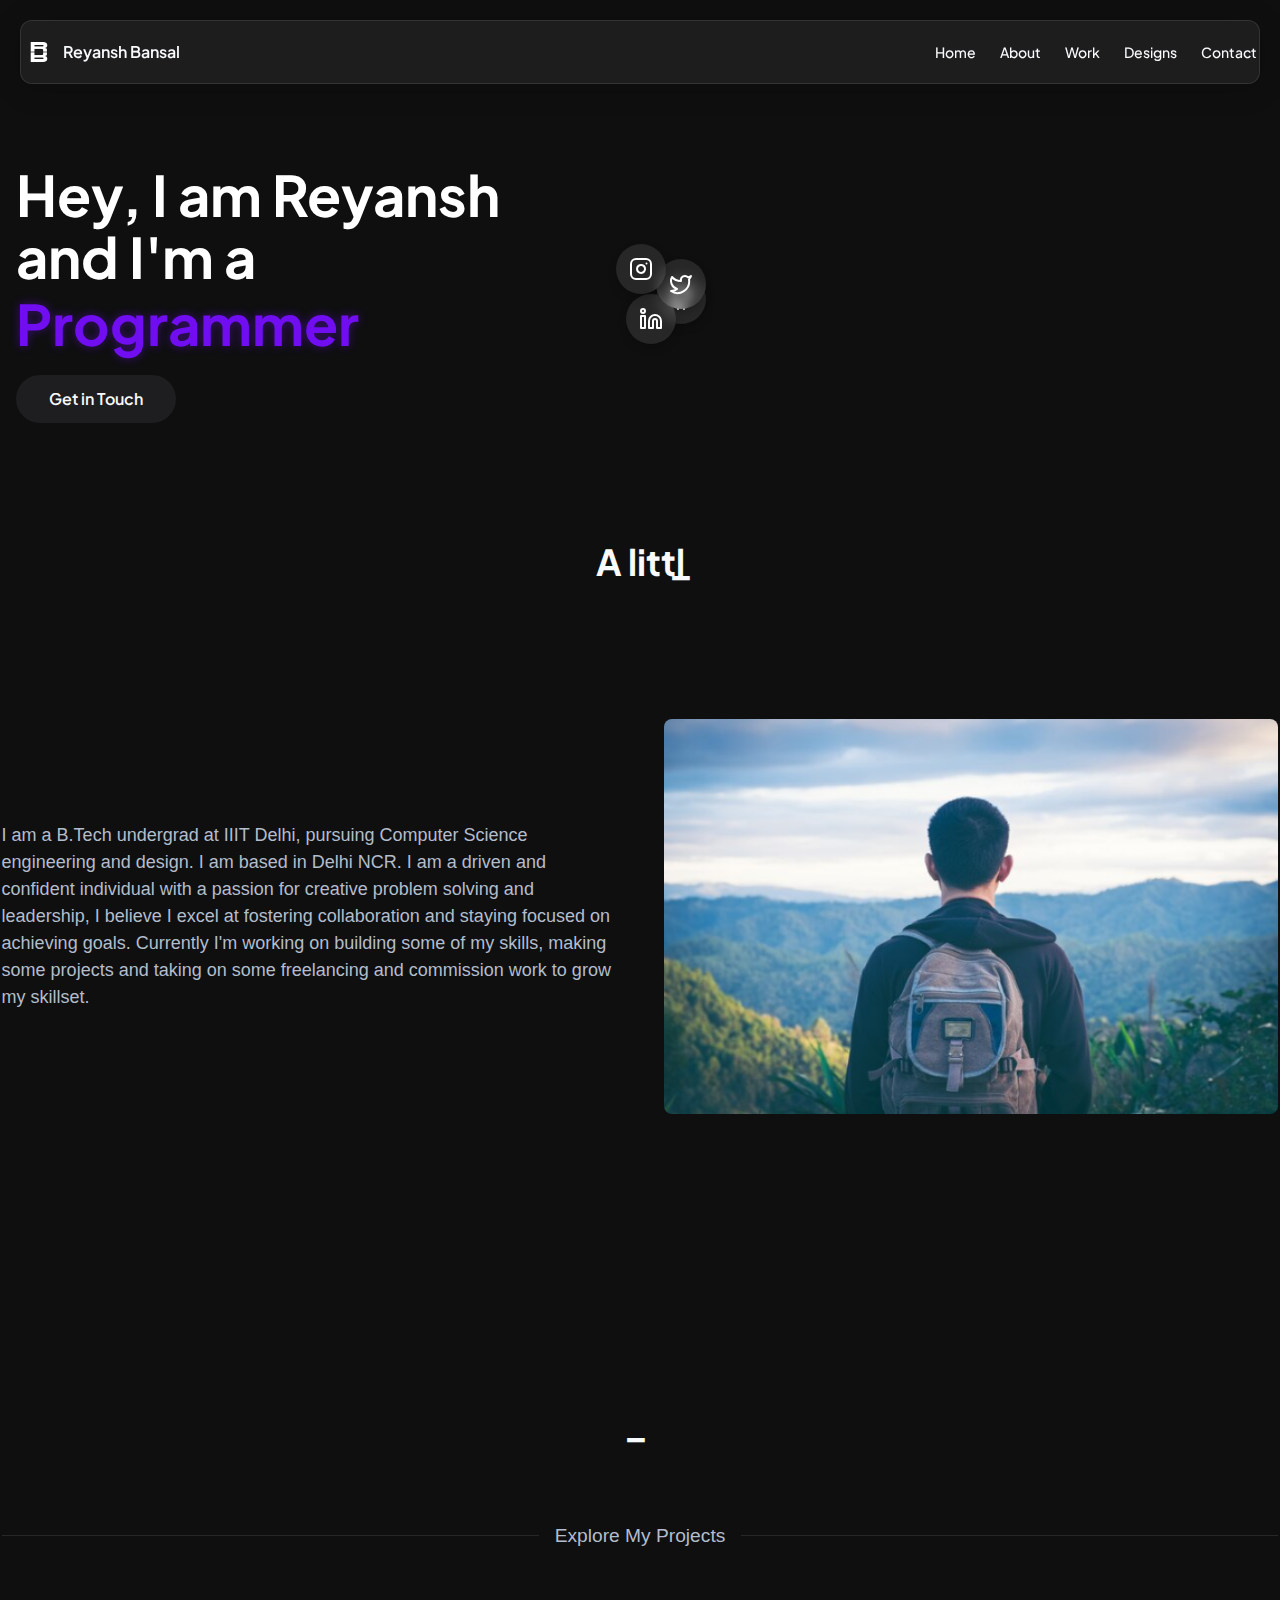
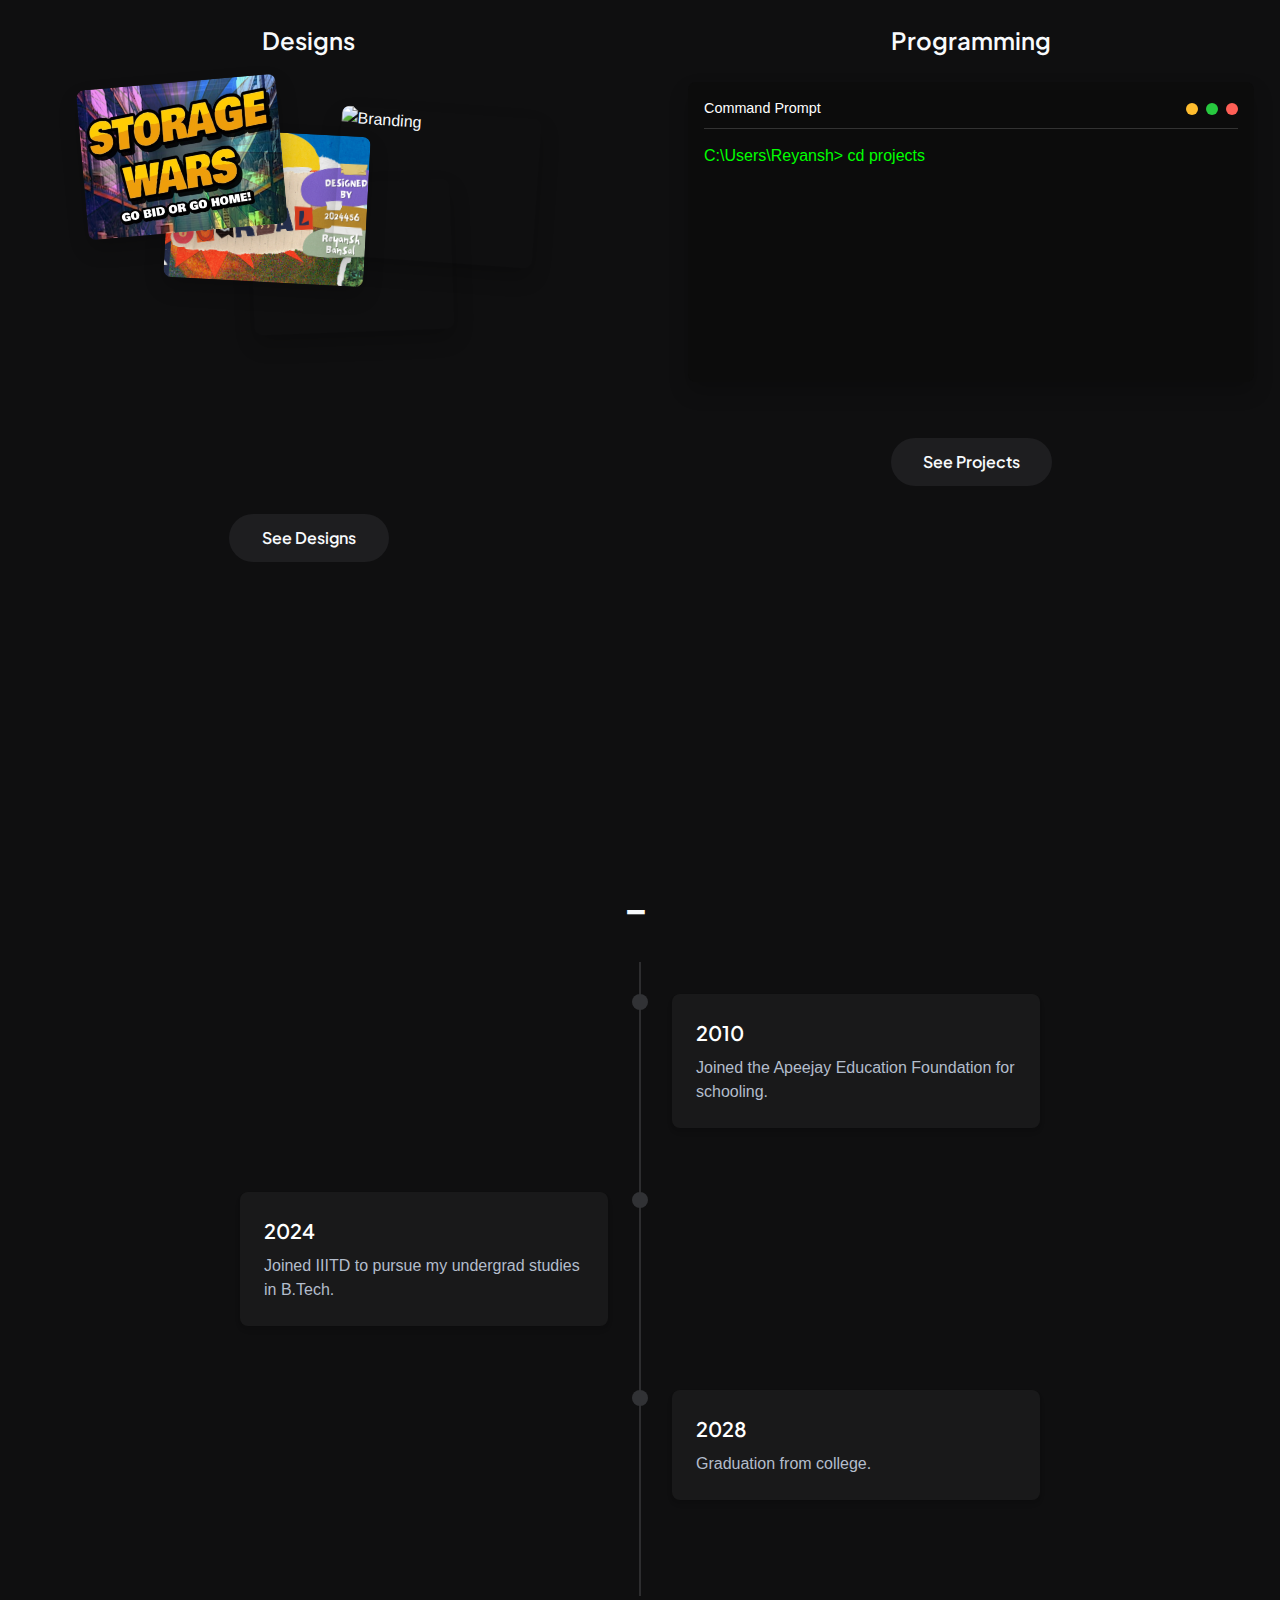
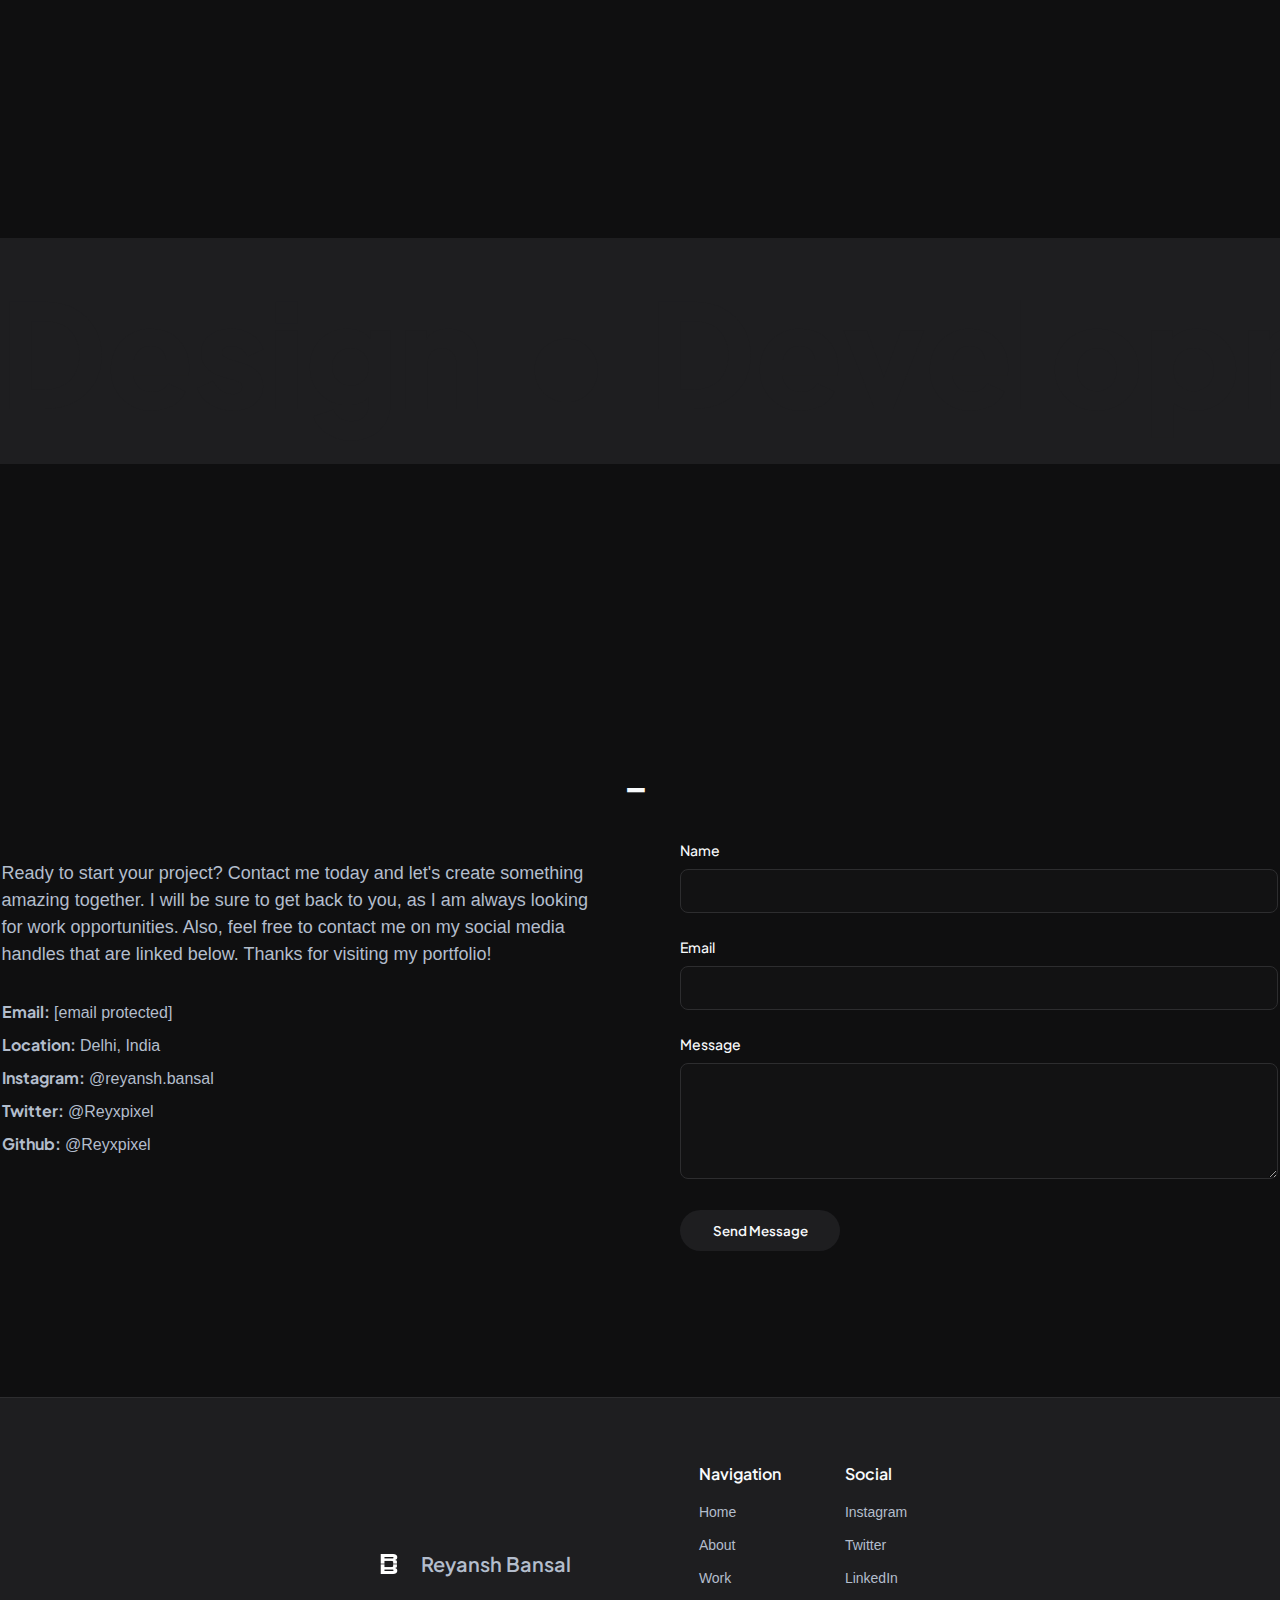
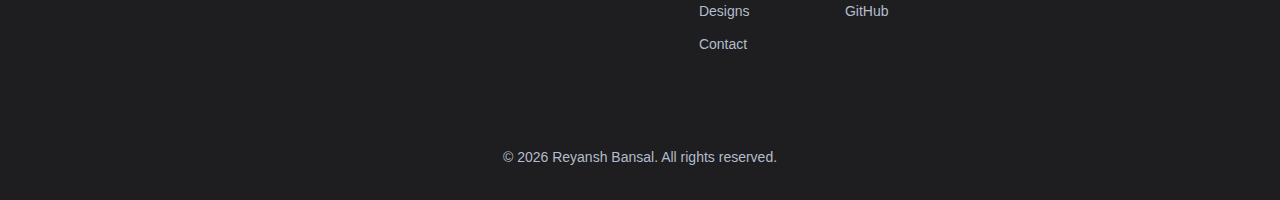
==== commit c51d41aa: "fixing" ====
--- a/index.html
+++ b/index.html
@@ -6,7 +6,6 @@
   <title>Reyansh Bansal - Portfolio</title>
   <meta name="description" content="Apple-inspired design portfolio">
   <link rel="stylesheet" href="style.css">
-  <link rel="stylesheet" href="style-updates.css">
   <link rel="stylesheet" href="style-font.css">
   <link href="https://fonts.googleapis.com/css2?family=Plus+Jakarta+Sans:wght@400;500;600;700;800&display=swap" rel="stylesheet">
 </head>
@@ -137,7 +136,7 @@
                 </div>
               </div>
               <div class="text-center">
-                <a href="#" class="apple-button">See Projects</a>
+                <a href="programs.html" class="apple-button">See Projects</a>
               </div>
             </div>
           </div>
--- a/style.css
+++ b/style.css
@@ -65,7 +65,7 @@
 }
 
 body {
-  font-family: "Inter", sans-serif;
+  font-family: -apple-system, BlinkMacSystemFont, "SF Pro Text", "SF Pro Display", "Helvetica Neue", Arial, sans-serif;
   background-color: hsl(var(--background));
   color: hsl(var(--foreground));
   min-height: 100vh;
@@ -110,7 +110,7 @@
   left: 0;
   right: 0;
   z-index: 100;
-  background: rgba(25, 25, 26, 0.7);
+  background: rgba(35, 35, 37, 0.7) !important;
   backdrop-filter: blur(15px);
   -webkit-backdrop-filter: blur(15px);
   border: 1px solid rgba(255, 255, 255, 0.1);
@@ -508,6 +508,17 @@
   transition: all 0.5s ease;
 }
 
+.carousel-item {
+  transition: all 0.5s cubic-bezier(0.25, 0.46, 0.45, 0.94);
+  opacity: 0;
+  transform: scale(0.95);
+}
+
+.carousel-item.visible {
+  opacity: 1;
+  transform: scale(1);
+}
+
 @media (min-width: 768px) {
   .carousel-item,
   .portfolio-item {
@@ -526,10 +537,11 @@
   position: absolute;
   top: 50%;
   transform: translateY(-50%);
-  background: #1e1e20;
-  border: none;
-  width: 40px;
-  height: 40px;
+  background: rgba(30, 30, 32, 0.8);
+  backdrop-filter: blur(5px);
+  border: 1px solid rgba(255, 255, 255, 0.1);
+  width: 50px;
+  height: 50px;
   border-radius: 50%;
   display: flex;
   align-items: center;
@@ -538,11 +550,16 @@
   cursor: pointer;
   z-index: 10;
   transition: all 0.3s ease;
-  box-shadow: 0 4px 8px rgba(0, 0, 0, 0.2);
+  box-shadow: 0 8px 15px rgba(0, 0, 0, 0.2);
 }
 
 .carousel-button:hover {
-  background: rgba(25, 25, 26, 0.9);
+  background: rgba(30, 30, 32, 0.95);
+  transform: scale(1.1);
+}
+
+.carousel-button:active {
+  transform: scale(0.95);
 }
 
 .prev-button,
@@ -556,24 +573,60 @@
 }
 
 .feature-card {
-  background-color: hsl(var(--card));
+  background: linear-gradient(145deg, hsl(var(--card)), hsl(var(--card-foreground), 0.05));
   color: hsl(var(--card-foreground));
   border-radius: var(--radius);
   padding: 2rem;
-  box-shadow: 0 4px 6px -1px rgba(0, 0, 0, 0.1), 0 2px 4px -1px rgba(0, 0, 0, 0.06);
+  box-shadow: 0 10px 30px -10px rgba(0, 0, 0, 0.3);
   height: 100%;
   border: 1px solid rgba(255, 255, 255, 0.05);
-  backdrop-filter: blur(5px);
+  backdrop-filter: blur(10px);
+  transition: transform 0.3s ease, box-shadow 0.3s ease;
+  position: relative;
+  overflow: hidden;
+}
+
+.feature-card::before {
+  content: "";
+  position: absolute;
+  top: 50%;
+  left: 50%;
+  width: 0;
+  height: 0;
+  background: radial-gradient(circle, rgba(255, 255, 255, 0.1) 0%, transparent 70%);
+  border-radius: 50%;
+  transform: translate(-50%, -50%);
+  opacity: 0;
+  transition: width 0.6s ease, height 0.6s ease, opacity 0.6s ease;
+}
+
+.feature-card:hover::before {
+  width: 200%;
+  height: 200%;
+  opacity: 1;
 }
 
 .feature-card h3 {
   font-size: 1.5rem;
   font-weight: 600;
   margin-bottom: 1rem;
+  position: relative;
+}
+
+.feature-card h3::after {
+  content: "";
+  position: absolute;
+  bottom: -8px;
+  left: 0;
+  width: 40px;
+  height: 3px;
+  background: linear-gradient(90deg, #007bff, #0ef1b1);
+  border-radius: 3px;
 }
 
 .feature-card p {
   color: hsl(var(--muted-foreground));
+  line-height: 1.6;
 }
 
 /* Portfolio Grid section */
@@ -684,25 +737,37 @@
 .marquee-container {
   overflow: hidden;
   background-color: #1e1e20;
-  padding: 4rem 0;
+  padding: 0.3rem 0;
 }
 
 .marquee-content {
   display: flex;
+  align-items: center; /* Ensures text is vertically centered */
   animation: marquee 30s linear infinite;
   white-space: nowrap;
-  gap: 2rem; /* Increased gap to prevent text overlap */
+  gap: 2rem;
 }
 
 .marquee-content span {
-  padding: 0 1rem;
-  font-size: 3.5rem; /* Increased font size to be almost as large as the strip */
+  position: relative; /* Needed for absolute positioning of pseudo-element */
+  font-size: 6rem; /* Increased font size */
   font-weight: 800;
-  color: #1e1e20;
-  -webkit-text-stroke: 1px white; /* White stroke */
+  color: #1e1e20; /* Main text color */
   display: inline-block; /* Ensure proper spacing */
 }
 
+/* Stroke layer (behind the text) */
+.marquee-content span::before {
+  content: attr(data-text); /* Copies the text */
+  position: absolute;
+  top: 0;
+  left: 0;
+  z-index: -1; /* Places it behind */
+  color: transparent; /* Hide actual text */
+  -webkit-text-stroke: 2px white; /* White stroke */
+}
+
+/* Marquee animation */
 @keyframes marquee {
   0% {
     transform: translateX(0);
@@ -956,7 +1021,7 @@
 .words {
   position: relative;
   width: auto;
-  height: 50px;
+  height: 12px;
   transform-style: preserve-3d;
   animation: rotateCube 8.33s infinite ease-in-out; /* 25% slower animation */
   margin-left: 0rem;
@@ -970,6 +1035,10 @@
   height: 100%;
   font-size: 3.5rem;
   font-weight: bold;
+  display: flex;
+  align-items: center;
+  justify-content: flex-start;
+  backface-visibility: bold;
   display: flex;
   align-items: center;
   justify-content: flex-start;
@@ -1084,3 +1153,255 @@
   }
 }
 
+/* Work section divider */
+.work-divider {
+  display: flex;
+  align-items: center;
+  margin: 2rem 0;
+}
+
+.divider-line {
+  flex-grow: 1;
+  height: 1px;
+  background-color: rgba(255, 255, 255, 0.1);
+}
+
+.divider-text {
+  padding: 0 1rem;
+  font-size: 1.2rem;
+  color: hsl(var(--muted-foreground));
+}
+
+/* Work section with two columns */
+.work-container {
+  display: flex;
+  flex-direction: column;
+  gap: 3rem;
+  margin-top: 3rem;
+}
+
+@media (min-width: 768px) {
+  .work-container {
+    flex-direction: row;
+  }
+}
+
+.work-column {
+  flex: 1;
+  padding: 1.5rem;
+}
+
+/* Designs column with scattered cards */
+.designs-column {
+  position: relative;
+}
+
+.scattered-cards {
+  position: relative;
+  height: 400px;
+  margin-bottom: 2rem;
+}
+
+.card-item {
+  position: absolute;
+  width: 200px;
+  height: 150px;
+  border-radius: var(--radius);
+  overflow: hidden;
+  box-shadow: 0 10px 20px rgba(0, 0, 0, 0.2);
+  transition: transform 0.3s ease, box-shadow 0.3s ease;
+  cursor: pointer;
+}
+
+.card-item:hover {
+  transform: translateY(-10px) rotate(0deg) !important;
+  box-shadow: 0 15px 30px rgba(0, 0, 0, 0.3);
+  z-index: 10;
+}
+
+.card-item img {
+  width: 100%;
+  height: 100%;
+  object-fit: cover;
+}
+
+.card-item:nth-child(1) {
+  top: 0;
+  left: 10%;
+  transform: rotate(-5deg);
+  z-index: 3;
+}
+
+.card-item:nth-child(2) {
+  top: 50px;
+  left: 25%;
+  transform: rotate(3deg);
+  z-index: 2;
+}
+
+.card-item:nth-child(3) {
+  top: 100px;
+  left: 40%;
+  transform: rotate(-2deg);
+  z-index: 1;
+}
+
+.card-item:nth-child(4) {
+  top: 30px;
+  left: 55%;
+  transform: rotate(4deg);
+  z-index: 4;
+}
+
+/* Programming column with command prompt */
+.programming-column {
+  display: flex;
+  flex-direction: column;
+}
+
+.command-prompt {
+  background-color: #0c0c0c;
+  border-radius: var(--radius);
+  padding: 1rem;
+  font-family: 'Courier New', monospace;
+  color: #0f0;
+  height: 300px;
+  overflow: hidden;
+  box-shadow: 0 10px 20px rgba(0, 0, 0, 0.2);
+  margin-bottom: 2rem;
+}
+
+.prompt-header {
+  display: flex;
+  justify-content: space-between;
+  align-items: center;
+  padding-bottom: 0.5rem;
+  border-bottom: 1px solid #333;
+  margin-bottom: 1rem;
+}
+
+.prompt-title {
+  color: white;
+  font-size: 0.9rem;
+}
+
+.prompt-controls {
+  display: flex;
+  gap: 0.5rem;
+}
+
+.prompt-control {
+  width: 12px;
+  height: 12px;
+  border-radius: 50%;
+}
+
+.control-close {
+  background-color: #ff5f56;
+}
+
+.control-minimize {
+  background-color: #ffbd2e;
+}
+
+.control-maximize {
+  background-color: #27c93f;
+}
+
+.prompt-content {
+  height: calc(100% - 30px);
+  overflow-y: auto;
+}
+
+.prompt-line {
+  margin-bottom: 0.5rem;
+  line-height: 1.4;
+}
+
+.prompt-cursor {
+  display: inline-block;
+  width: 8px;
+  height: 15px;
+  background-color: #0f0;
+  animation: blink 1s infinite;
+  vertical-align: middle;
+}
+
+@keyframes blink {
+  0%, 100% { opacity: 1; }
+  50% { opacity: 0; }
+}
+
+/* Portfolio masonry grid improvements */
+.portfolio-masonry {
+  display: grid;
+  grid-template-columns: repeat(auto-fill, minmax(250px, 1fr));
+  grid-gap: 20px;
+  margin-top: 40px;
+}
+
+.masonry-item {
+  position: relative;
+  overflow: hidden;
+  border-radius: var(--radius);
+  cursor: pointer;
+  transition: transform 0.3s ease, box-shadow 0.3s ease;
+}
+
+.masonry-item:hover {
+  transform: translateY(-5px);
+  box-shadow: 0 10px 20px rgba(0, 0, 0, 0.2);
+}
+
+.masonry-item img {
+  width: 100%;
+  height: auto;
+  object-fit: contain;
+  transition: transform 0.3s ease;
+}
+
+.masonry-item:hover img {
+  transform: scale(1.05);
+}
+
+/* Modal improvements */
+.modal-content {
+  display: flex;
+  flex-direction: column;
+}
+
+.modal-image-container {
+  display: flex;
+  justify-content: flex-start;
+  align-items: center;
+  padding: 20px;
+  background-color: rgba(0, 0, 0, 0.5);
+}
+
+.modal-image-container img {
+  max-width: 100%;
+  max-height: 60vh;
+  object-fit: contain;
+}
+
+.modal-details {
+  padding: 30px;
+  flex: 1;
+}
+
+@media (min-width: 768px) {
+  .modal-content {
+    flex-direction: row;
+    align-items: flex-start;
+  }
+
+  .modal-image-container {
+    width: auto;
+    max-width: 60%;
+  }
+
+  .modal-details {
+    width: 40%;
+  }
+}
+
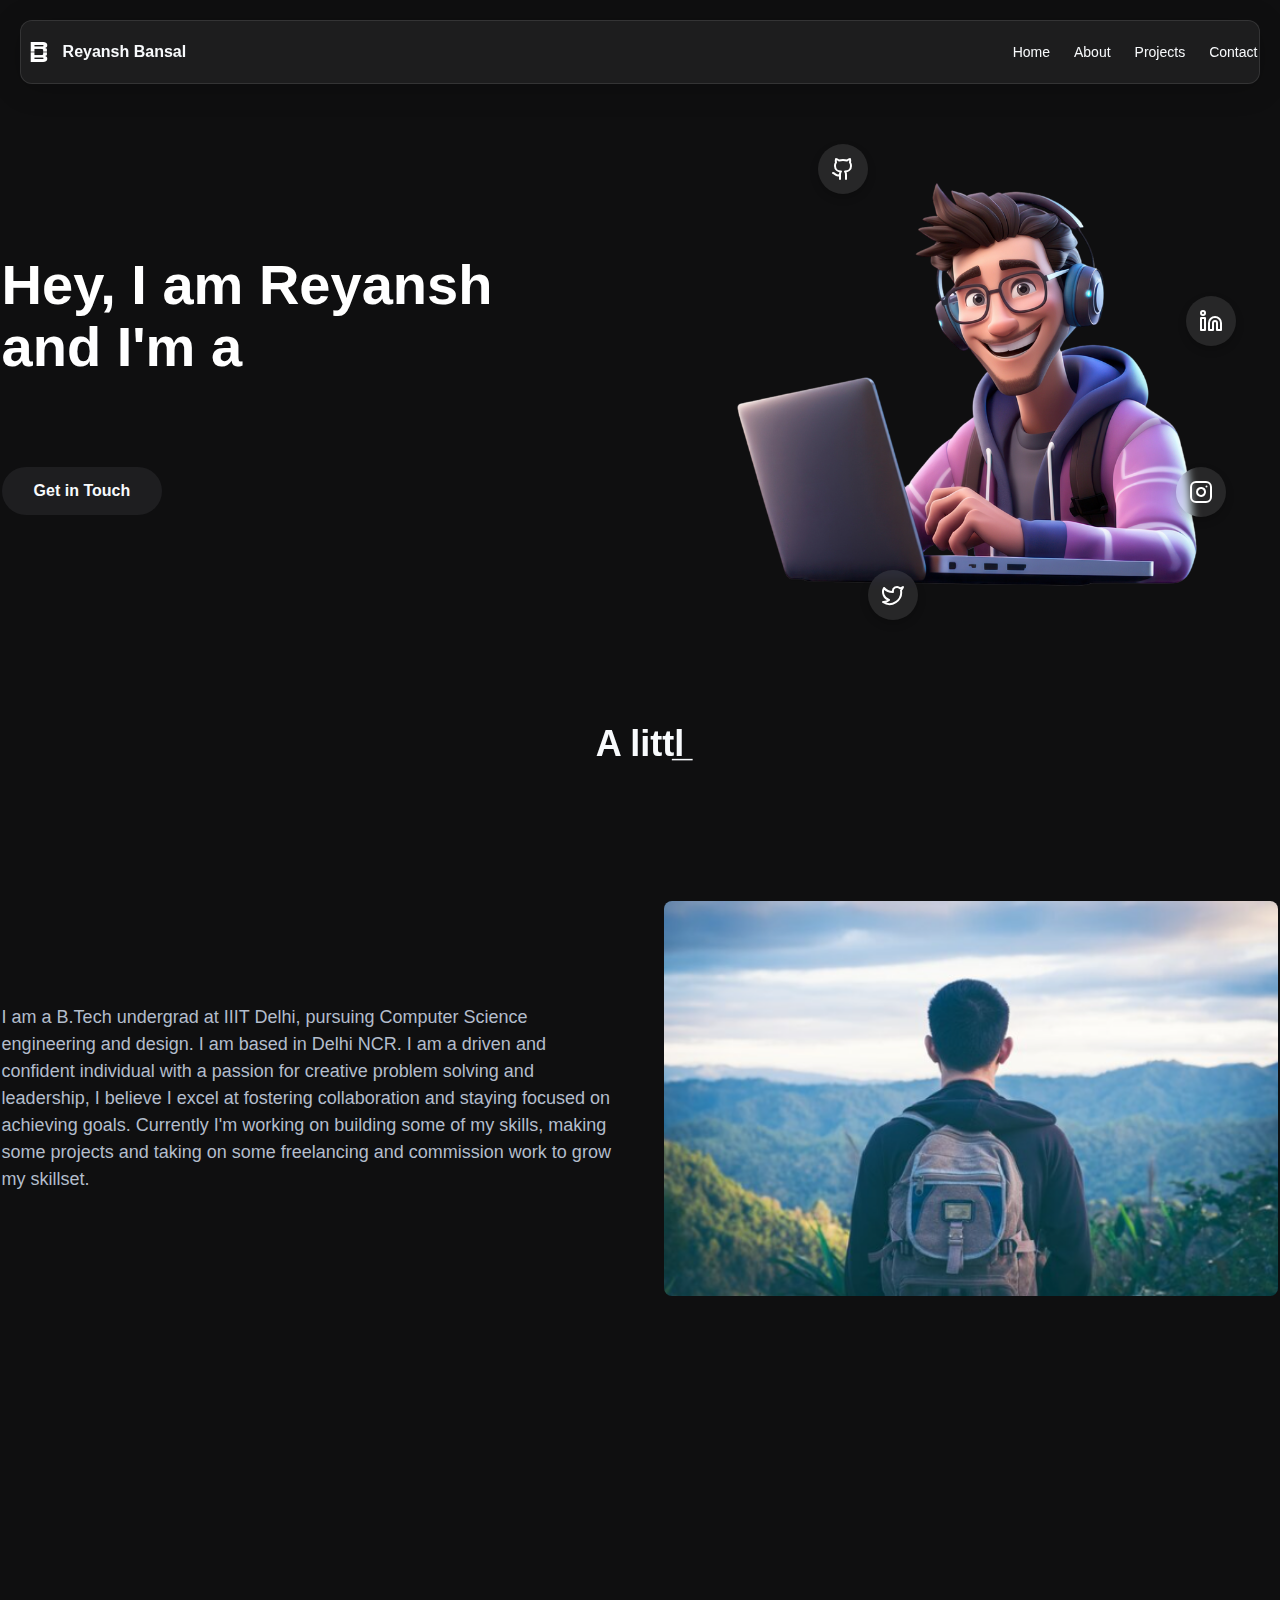
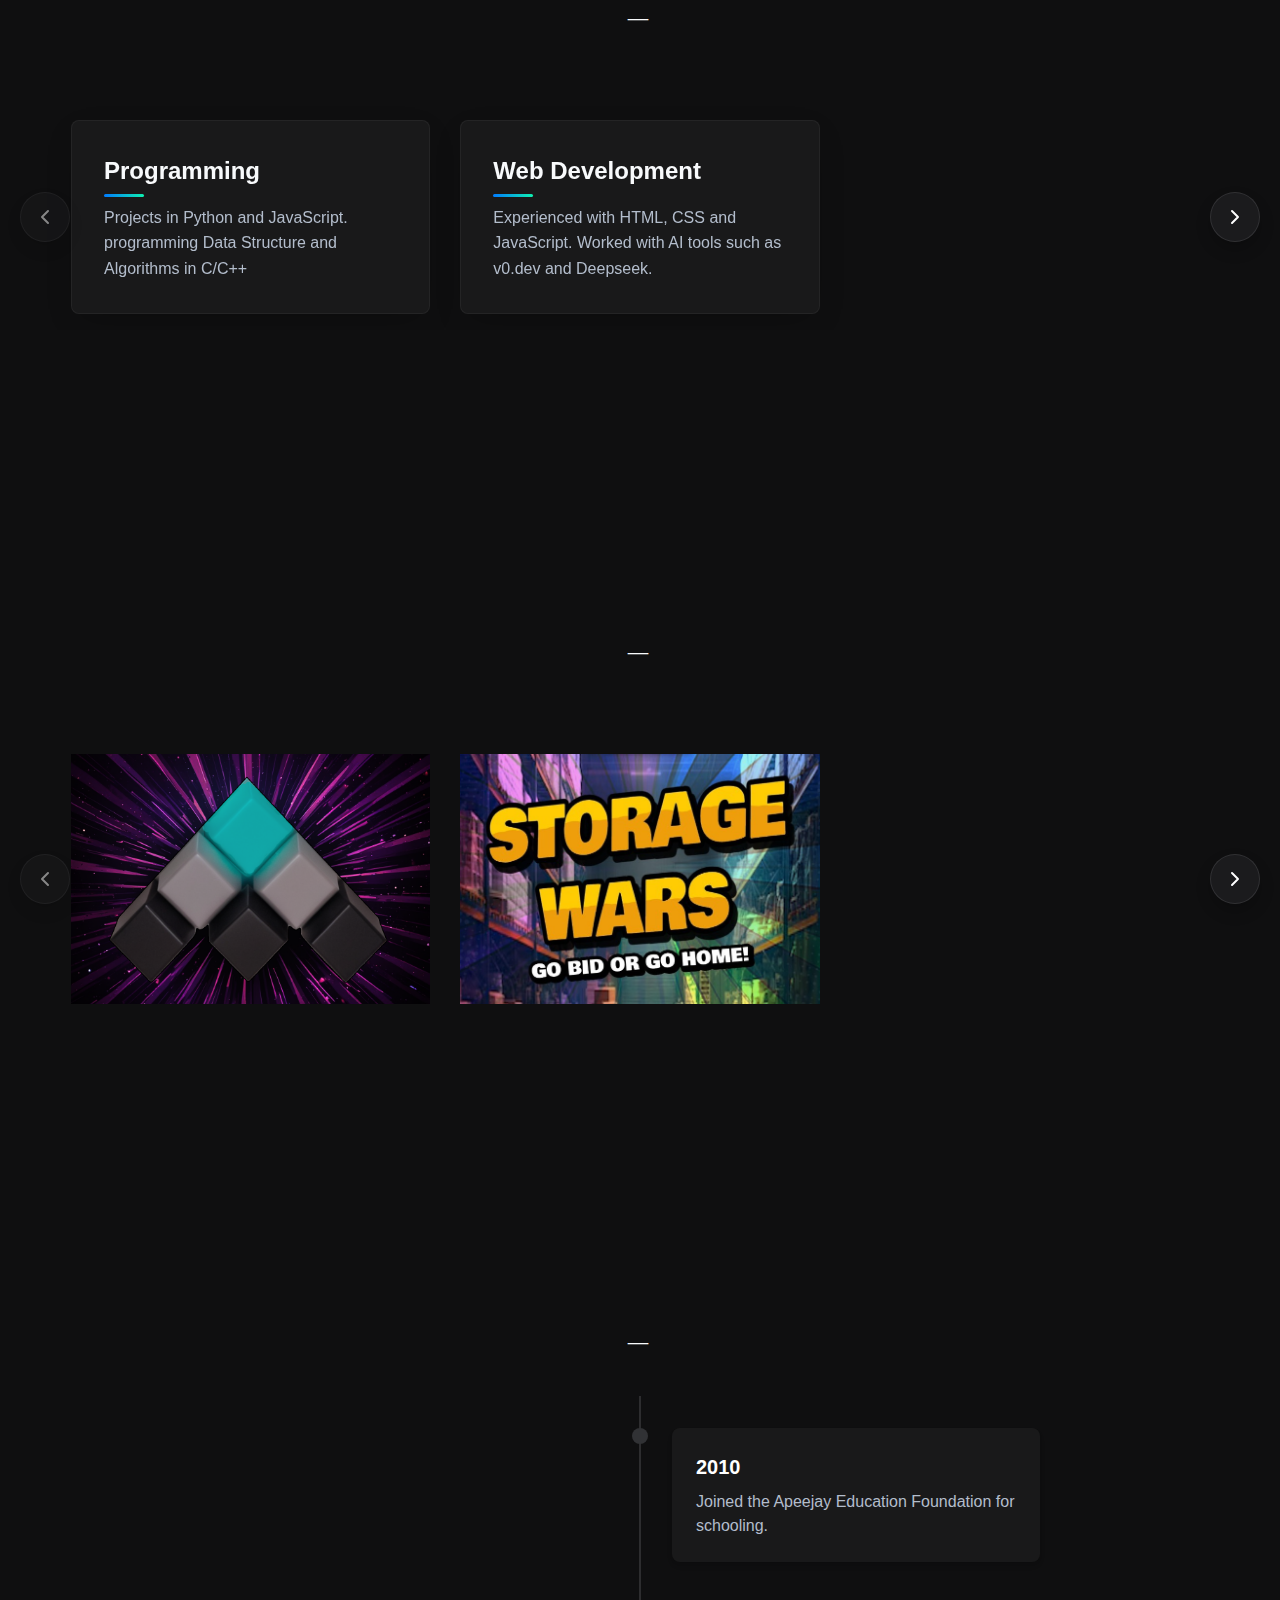
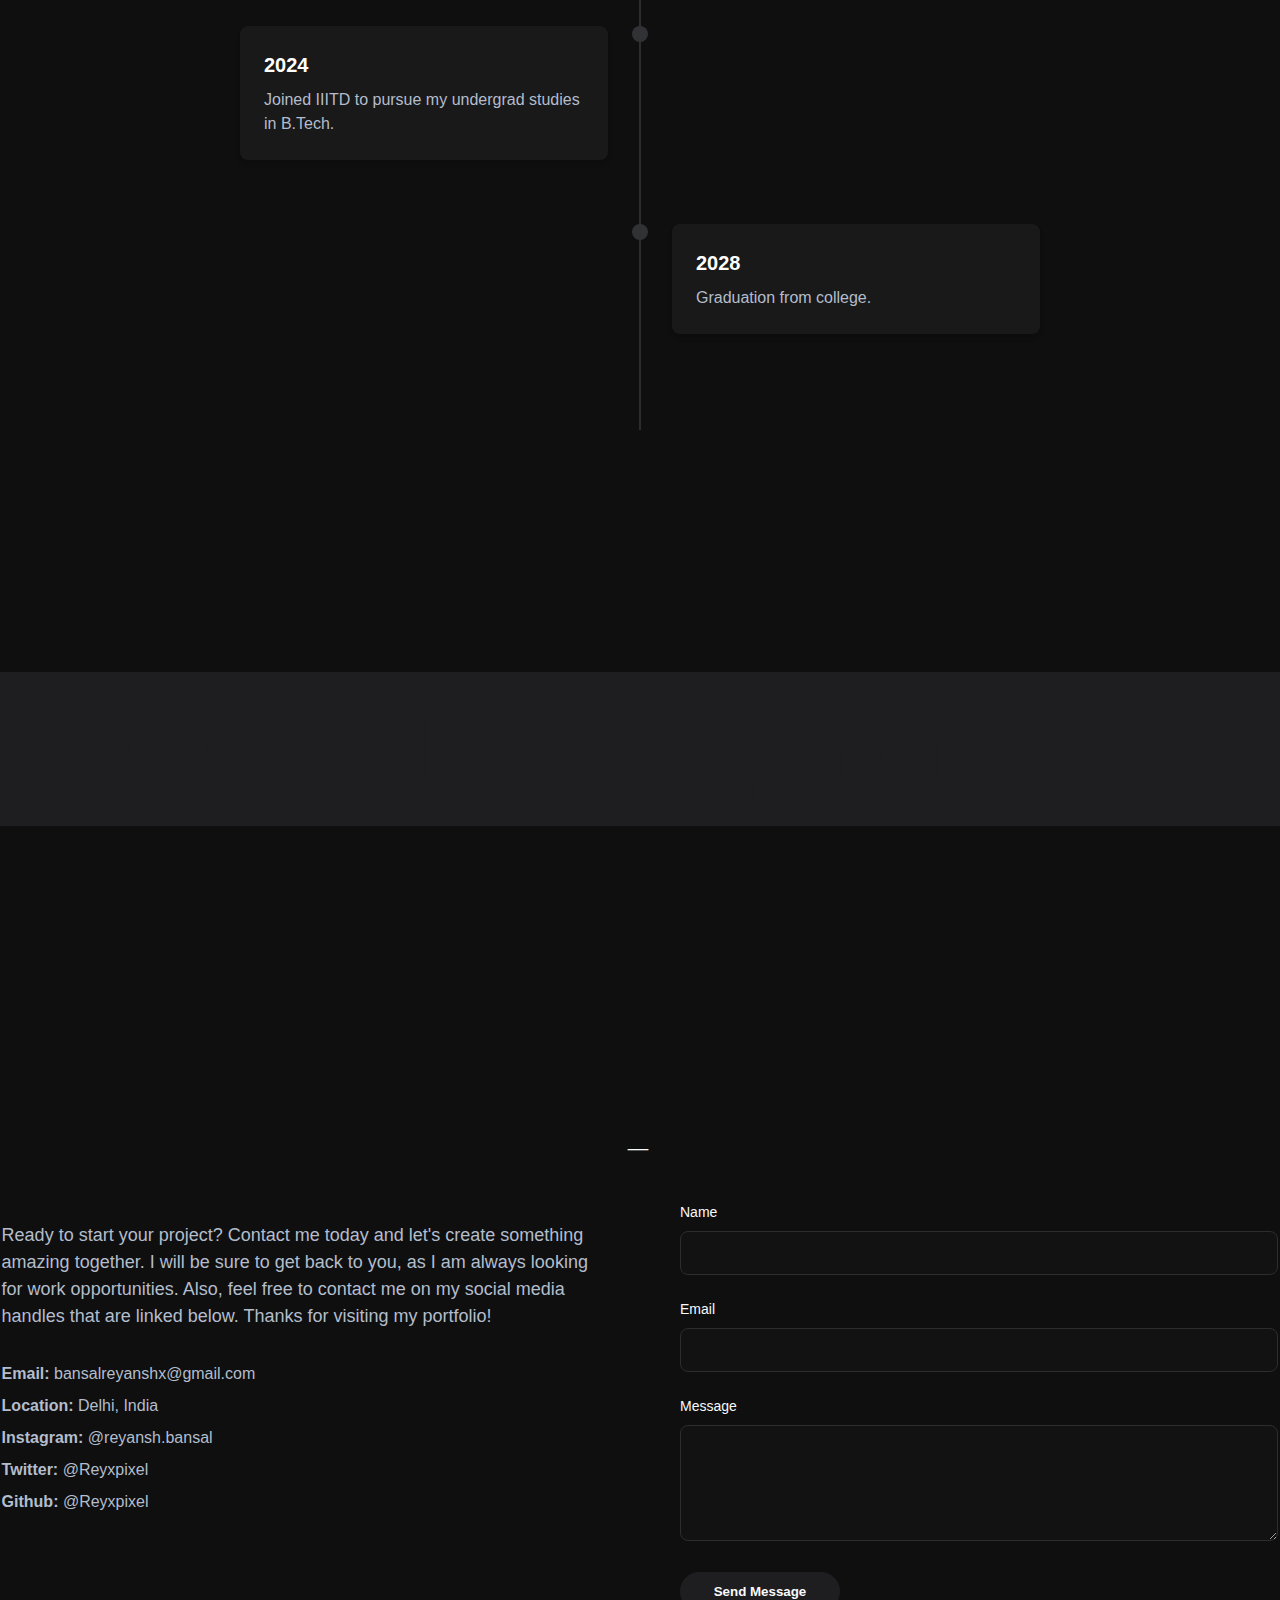
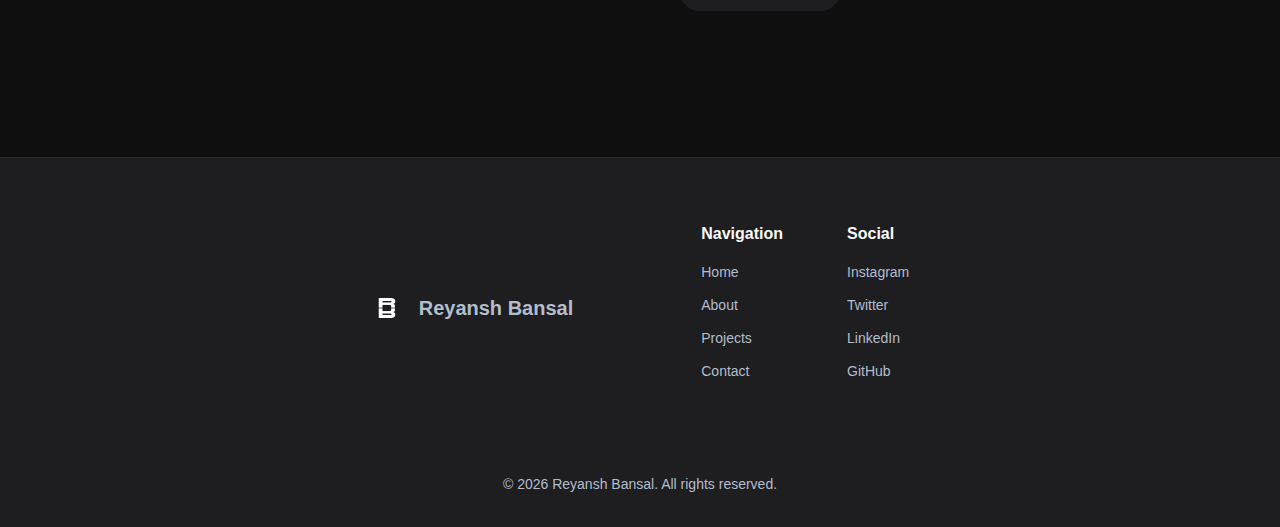
==== commit c5ee3b23: "testing" ====
--- a/index.html
+++ b/index.html
@@ -6,8 +6,7 @@
   <title>Reyansh Bansal - Portfolio</title>
   <meta name="description" content="Apple-inspired design portfolio">
   <link rel="stylesheet" href="style.css">
-  <link rel="stylesheet" href="style-font.css">
-  <link href="https://fonts.googleapis.com/css2?family=Plus+Jakarta+Sans:wght@400;500;600;700;800&display=swap" rel="stylesheet">
+  <link href="https://fonts.googleapis.com/css2?family=Inter:wght@400;500;600;700&display=swap" rel="stylesheet">
 </head>
 <body class="min-h-screen">
   <header>
@@ -15,15 +14,14 @@
       <nav>
         <div class="logo-container">
             <a href="index.html" class="logo">
-                <img src="Images/logo.png" alt="Logo" class="logo-image">
+                <img src="logo.png" alt="Logo" class="logo-image">
                 <span>Reyansh Bansal</span>
               </a>
         </div>
         <div class="nav-links">
           <a href="#" class="nav-link">Home</a>
           <a href="#wear-your-story" class="nav-link">About</a>
-          <a href="#work-section" class="nav-link">Work</a>
-          <a href="portfolio.html" class="nav-link">Designs</a>
+          <a href="#portfolio-grid" class="nav-link">Projects</a>
           <a href="#contact" class="nav-link">Contact</a>
         </div>
       </nav>
@@ -48,7 +46,7 @@
         </div>
         <div class="hero-image-container">
           <div class="hero-image-wrapper">
-            <!-- Hero image will be replaced by the icosphere -->
+            <img src="HomeImg.png" alt="Creative work showcase" class="hero-image">
             <div class="social-links">
               <a href="https://github.com/Reyxpixel" target="_blank" class="social-icon" data-icon="github">
                 <svg xmlns="http://www.w3.org/2000/svg" width="24" height="24" viewBox="0 0 24 24" fill="none" stroke="currentColor" stroke-width="2" stroke-linecap="round" stroke-linejoin="round"><path d="M15 22v-4a4.8 4.8 0 0 0-1-3.5c3 0 6-2 6-5.5.08-1.25-.27-2.48-1-3.5.28-1.15.28-2.35 0-3.5 0 0-1 0-3 1.5-2.64-.5-5.36-.5-8 0C6 2 5 2 5 2c-.3 1.15-.3 2.35 0 3.5A5.403 5.403 0 0 0 4 9c0 3.5 3 5.5 6 5.5-.39.49-.68 1.05-.85 1.65-.17.6-.22 1.23-.15 1.85v4"></path><path d="M9 18c-4.51 2-5-2-7-2"></path></svg>
@@ -71,74 +69,130 @@
     <!-- Wear Your Story Section -->
     <section id="wear-your-story" class="section">
         <div class="container">
-          <h2 class="section-title">A little bit about me...</h2>
+          <h2 class="section-title">A little bit about me..</h2>
           <div class="story-content">
             <div class="story-text">
               <p>I am a B.Tech undergrad at IIIT Delhi, pursuing Computer Science engineering and design. I am based in Delhi NCR. I am a driven and confident individual with a passion for creative problem solving and leadership, I believe I excel at fostering collaboration and staying focused on achieving goals. Currently I'm working on building some of my skills, making some projects and taking on some freelancing and commission work to grow my skillset.</p>
             </div>
             <div class="story-image">
-              <img src="Images/Me.png" alt="Brand storytelling" class="hover-scale">
-            </div>
-          </div>
-        </div>
-      </section>
-  
-      <!-- Work Section (Replacing Feature Carousel) -->
-      <section id="work-section" class="section">
+              <img src="Me.png" alt="Brand storytelling" class="hover-scale">
+            </div>
+          </div>
+        </div>
+      </section>
+  
+      <!-- Feature Carousel Section -->
+      <section id="feature-carousel" class="section">
+        <div class="container">
+          <h2 class="section-title">Some of my current Skills</h2>
+          <div class="carousel-container">
+            <button class="carousel-button prev-button">
+              <svg xmlns="http://www.w3.org/2000/svg" width="24" height="24" viewBox="0 0 24 24" fill="none" stroke="currentColor" stroke-width="2" stroke-linecap="round" stroke-linejoin="round"><path d="m15 18-6-6 6-6"></path></svg>
+            </button>
+            <div class="carousel-wrapper">
+              <div class="carousel">
+                <div class="carousel-item hover-scale">
+                  <div class="feature-card">
+                    <h3>Programming</h3>
+                    <p>Projects in Python and JavaScript. programming Data Structure and Algorithms in C/C++</p>
+                  </div>
+                </div>
+                <div class="carousel-item hover-scale">
+                  <div class="feature-card">
+                    <h3>Web Development</h3>
+                    <p>Experienced with HTML, CSS and JavaScript. Worked with AI tools such as v0.dev and Deepseek.</p>
+                  </div>
+                </div>
+                <div class="carousel-item hover-scale">
+                  <div class="feature-card">
+                    <h3>UI/UX Design</h3>
+                    <p>Creating Intuitive interfaces in tools such as Figma, Miro, Jira with prototypical and responsive models.</p>
+                  </div>
+                </div>
+                <div class="carousel-item hover-scale">
+                  <div class="feature-card">
+                    <h3>Content Creation</h3>
+                    <p>Extremely Experienced with Adobe Photoshop, Adobe Illustrator, Video Editing and Graphic Design.</p>
+                  </div>
+                </div>
+                <div class="carousel-item hover-scale">
+                  <div class="feature-card">
+                    <h3>3D Modeling</h3>
+                    <p>Experience with Blender and Three.js for creating interactive 3D models and animations.</p>
+                  </div>
+                </div>
+                <div class="carousel-item hover-scale">
+                  <div class="feature-card">
+                    <h3>Mobile Development</h3>
+                    <p>Building cross-platform applications using React Native and Flutter frameworks.</p>
+                  </div>
+                </div>
+              </div>
+            </div>
+            <button class="carousel-button next-button">
+              <svg xmlns="http://www.w3.org/2000/svg" width="24" height="24" viewBox="0 0 24 24" fill="none" stroke="currentColor" stroke-width="2" stroke-linecap="round" stroke-linejoin="round"><path d="m9 18 6-6-6-6"></path></svg>
+            </button>
+          </div>
+        </div>
+      </section>
+  
+      <!-- Portfolio Grid Section -->
+      <section id="portfolio-grid" class="section">
         <div class="container">
           <h2 class="section-title">Work</h2>
-          
-          <!-- Creative Divider -->
-          <div class="work-divider">
-            <div class="divider-line"></div>
-            <div class="divider-text">Explore My Projects</div>
-            <div class="divider-line"></div>
-          </div>
-          
-          <!-- Two Column Layout -->
-          <div class="work-container">
-            <!-- Designs Column -->
-            <div class="work-column designs-column">
-              <h3>Designs</h3>
-              <div class="scattered-cards">
-                <div class="card-item">
-                  <img src="Images/Proj2.jpg" alt="Odyssey Posters">
-                </div>
-                <div class="card-item">
-                  <img src="Images/Proj3.png" alt="Design Journal">
-                </div>
-                <div class="card-item">
-                  <img src="https://placehold.co/400x300" alt="UI Design">
-                </div>
-                <div class="card-item">
-                  <img src="https://placehold.co/400x300" alt="Branding">
-                </div>
-              </div>
-              <div class="text-center">
-                <a href="portfolio.html" class="apple-button">See Designs</a>
-              </div>
-            </div>
-            
-            <!-- Programming Column -->
-            <div class="work-column programming-column">
-              <h3>Programming</h3>
-              <div class="command-prompt">
-                <div class="prompt-header">
-                  <div class="prompt-title">Command Prompt</div>
-                  <div class="prompt-controls">
-                    <div class="prompt-control control-minimize"></div>
-                    <div class="prompt-control control-maximize"></div>
-                    <div class="prompt-control control-close"></div>
-                  </div>
-                </div>
-                <div class="prompt-content">
-                  <!-- Content will be added by JavaScript -->
-                </div>
-              </div>
-              <div class="text-center">
-                <a href="programs.html" class="apple-button">See Projects</a>
-              </div>
-            </div>
+          <div class="carousel-container">
+            <button class="carousel-button prev-button-portfolio">
+              <svg xmlns="http://www.w3.org/2000/svg" width="24" height="24" viewBox="0 0 24 24" fill="none" stroke="currentColor" stroke-width="2" stroke-linecap="round" stroke-linejoin="round"><path d="m15 18-6-6 6-6"></path></svg>
+            </button>
+            <div class="carousel-wrapper">
+              <div class="portfolio-grid">
+                <div class="portfolio-item hover-scale">
+                  <img src="Proj0.png" alt="Project 1">
+                  <div class="portfolio-overlay">
+                    <h3>Discord Bot</h3>
+                    <p>discord.js</p>
+                  </div>
+                </div>
+                <div class="portfolio-item hover-scale">
+                  <img src="Proj2.jpg" alt="Project 2">
+                  <div class="portfolio-overlay">
+                    <h3>Odyssey Posters</h3>
+                    <p>Photoshop</p>
+                  </div>
+                </div>
+                <div class="portfolio-item hover-scale">
+                  <img src="Proj3.png" alt="Project 3">
+                  <div class="portfolio-overlay">
+                    <h3>Design Journal</h3>
+                    <p>Illustrator</p>
+                  </div>
+                </div>
+                <div class="portfolio-item hover-scale">
+                  <img src="https://placehold.co/400x300" alt="Project 4">
+                  <div class="portfolio-overlay">
+                    <h3>Project Four</h3>
+                    <p>Mobile App</p>
+                  </div>
+                </div>
+                <div class="portfolio-item hover-scale">
+                  <img src="https://placehold.co/400x300" alt="Project 5">
+                  <div class="portfolio-overlay">
+                    <h3>Project Five</h3>
+                    <p>3D Modeling</p>
+                  </div>
+                </div>
+                <div class="portfolio-item hover-scale">
+                  <img src="https://placehold.co/400x300" alt="Project 6">
+                  <div class="portfolio-overlay">
+                    <h3>Project Six</h3>
+                    <p>Graphic Design</p>
+                  </div>
+                </div>
+              </div>
+            </div>
+            <button class="carousel-button next-button-portfolio">
+              <svg xmlns="http://www.w3.org/2000/svg" width="24" height="24" viewBox="0 0 24 24" fill="none" stroke="currentColor" stroke-width="2" stroke-linecap="round" stroke-linejoin="round"><path d="m9 18 6-6-6-6"></path></svg>
+            </button>
           </div>
         </div>
       </section>
@@ -173,31 +227,32 @@
         </div>
       </section>
   
+      <!-- Marquee Section -->
       <section id="marquee" class="section">
         <div class="marquee-container">
           <div class="marquee-content">
-            <span data-text="Design">Design</span>
-            <span data-text="•">•</span>
-            <span data-text="Development">Development</span>
-            <span data-text="•">•</span>
-            <span data-text="Strategy">Strategy</span>
-            <span data-text="•">•</span>
-            <span data-text="Branding">Branding</span>
-            <span data-text="•">•</span>
-            <span data-text="UX">UX</span>
-            <span data-text="•">•</span>
-            <span data-text="Design">Design</span>
-            <span data-text="•">•</span>
-            <span data-text="Development">Development</span>
-            <span data-text="•">•</span>
-            <span data-text="Strategy">Strategy</span>
-            <span data-text="•">•</span>
-            <span data-text="Branding">Branding</span>
-            <span data-text="•">•</span>
-            <span data-text="UX">UX</span>
-          </div>
-        </div>
-      </section>      
+            <span>Design</span>
+            <span>•</span>
+            <span>Development</span>
+            <span>•</span>
+            <span>Strategy</span>
+            <span>•</span>
+            <span>Branding</span>
+            <span>•</span>
+            <span>UX</span>
+            <span>•</span>
+            <span>Design</span>
+            <span>•</span>
+            <span>Development</span>
+            <span>•</span>
+            <span>Strategy</span>
+            <span>•</span>
+            <span>Branding</span>
+            <span>•</span>
+            <span>UX</span>
+          </div>
+        </div>
+      </section>
   
       <!-- Contact Form Section -->
       <section id="contact" class="section">
@@ -207,7 +262,7 @@
             <div class="contact-info">
               <p class="contact-intro">Ready to start your project? Contact me today and let's create something amazing together. I will be sure to get back to you, as I am always looking for work opportunities. Also, feel free to contact me on my social media handles that are linked below. Thanks for visiting my portfolio!</p>
               <div class="contact-details">
-                <p><strong>Email:</strong> <a href="/cdn-cgi/l/email-protection#187a79766b79746a7d6179766b7060587f75797174367b7775"><span class="__cf_email__" data-cfemail="1270737c61737e60776b737c617a6a52757f737b7e3c717d7f">[email&#160;protected]</span></a></p>
+                <p><strong>Email:</strong> <a href="mailto:bansalreyanshx@gmail.com">bansalreyanshx@gmail.com</a></p>
                 <p><strong>Location:</strong> Delhi, India</p>
                 <p><strong>Instagram:</strong> <a href="https://www.instagram.com/reyansh.bansal/" target="_blank">@reyansh.bansal</a></p>
                 <p><strong>Twitter:</strong> <a href="https://x.com/Reyxpixel" target="_blank">@Reyxpixel</a></p>
@@ -233,7 +288,7 @@
               <button type="submit" class="apple-button">Send Message</button>
             </form>
             
-            <script data-cfasync="false" src="/cdn-cgi/scripts/5c5dd728/cloudflare-static/email-decode.min.js"></script><script>
+            <script>
             document.getElementById("contactForm").addEventListener("submit", function(event) {
                 event.preventDefault(); // Prevent default form submission
             
@@ -266,7 +321,7 @@
       <div class="container">
         <div class="footer-content">
             <div class="footer-logo">
-                <img src="Images/logo.png" alt="Logo" class="logo-image">
+                <img src="logo.png" alt="Logo" class="logo-image">
                 <span>Reyansh Bansal</span>
               </div>
           <div class="footer-links">
@@ -274,8 +329,7 @@
               <h3>Navigation</h3>
               <a href="#">Home</a>
               <a href="#wear-your-story">About</a>
-              <a href="#work-section">Work</a>
-              <a href="portfolio.html">Designs</a>
+              <a href="#portfolio-grid">Projects</a>
               <a href="#contact">Contact</a>
             </div>
             <div class="footer-column">
@@ -294,28 +348,6 @@
     </footer>
   
     <script src="./script.js"></script>
-    <script src="./three-sphere.js"></script>
-    <script src="./work-section.js"></script>
-    <script>
-      document.getElementById('current-year').textContent = new Date().getFullYear();
-      
-      // Add text-center class for button alignment
-      document.head.insertAdjacentHTML('beforeend', `
-        <style>
-          .text-center {
-            text-align: center;
-            margin-top: 1.5rem;
-          }
-          
-          .work-column h3 {
-            font-size: 1.5rem;
-            font-weight: 600;
-            margin-bottom: 1.5rem;
-            text-align: center;
-          }
-        </style>
-      `);
-    </script>
   </body>
   </html>
 
--- a/style.css
+++ b/style.css
@@ -1007,87 +1007,75 @@
 
 /* New styles for the animation */
 .loader {
-  color: hsl(var(--foreground));
-  font-weight: bold;
-  font-size: 3.5rem;
-  display: flex;
-  align-items: flex-start;
-  height: 4rem;
-  margin-left: 0;
-  margin-bottom: 1.5rem;
-  transform: translateY(5px);
+  height: 50px;
+  line-height: 50px;
+  text-align: left;
+  overflow: hidden;
+  margin: 20px 0;
 }
 
 .words {
-  position: relative;
-  width: auto;
-  height: 12px;
-  transform-style: preserve-3d;
-  animation: rotateCube 8.33s infinite ease-in-out; /* 25% slower animation */
-  margin-left: 0rem;
-  margin-top: 0.5rem;
-  transform: translateY(20px);
+  display: inline-block;
+  overflow: hidden;
+  height: 50px;
+  animation: rotateCube 8s cubic-bezier(0.77, 0, 0.175, 1) infinite;
 }
 
 .word {
-  position: absolute;
-  width: max-content;
+  display: block;
   height: 100%;
-  font-size: 3.5rem;
-  font-weight: bold;
-  display: flex;
-  align-items: center;
-  justify-content: flex-start;
-  backface-visibility: bold;
-  display: flex;
-  align-items: center;
-  justify-content: flex-start;
-  backface-visibility: hidden;
-}
-
-.word:nth-child(1) {
-  transform: rotateX(0deg) translateZ(20px);
-  color: #700ef1;
-  text-shadow: 0 0 10px #700ef175;
-}
-
-.word:nth-child(2) {
-  transform: rotateX(90deg) translateZ(20px);
-  color: #ff8400;
-  text-shadow: 0 0 10px #ff840083;
-}
-
-.word:nth-child(3) {
-  transform: rotateX(180deg) translateZ(20px);
-  color: #007bff;
-  text-shadow: 0 0 10px #007bff83;
-}
-
-.word:nth-child(4) {
-  transform: rotateX(270deg) translateZ(20px);
-  color: #0ef1b1;
-  text-shadow: 0 0 10px #0ef1b17a;
-}
+  color: #fff;
+  font-size: 2.5rem;
+  font-weight: 700;
+  padding: 0 10px;
+  animation: rotateCube 8s cubic-bezier(0.77, 0, 0.175, 1) infinite;
+  animation-delay: calc(0.2s * var(--i));
+  opacity: 0;
+  transform-origin: 50% 100%;
+  transform: translateY(100%);
+}
+
+.word:nth-child(1) { --i: 0; }
+.word:nth-child(2) { --i: 1; }
+.word:nth-child(3) { --i: 2; }
+.word:nth-child(4) { --i: 3; }
 
 @keyframes rotateCube {
-  0%,
-  20% {
-    transform: rotateX(0deg);
-  }
-  25%,
-  45% {
-    transform: rotateX(90deg);
-  }
-  50%,
-  70% {
-    transform: rotateX(180deg);
-  }
-  75%,
-  95% {
-    transform: rotateX(270deg);
+  0%, 20% {
+    transform: translateY(0);
+    opacity: 1;
+  }
+  25%, 45% {
+    transform: translateY(-100%);
+    opacity: 0;
+  }
+  50%, 70% {
+    transform: translateY(0);
+    opacity: 1;
+  }
+  75%, 95% {
+    transform: translateY(100%);
+    opacity: 0;
   }
   100% {
-    transform: rotateX(360deg);
+    transform: translateY(0);
+    opacity: 1;
+  }
+}
+
+@media (max-width: 768px) {
+  .loader {
+    height: 40px;
+    line-height: 40px;
+  }
+  
+  .words {
+    height: 40px;
+  }
+  
+  .word {
+    font-size: 2rem;
+    height: 100%;
   }
 }
 
@@ -1135,22 +1123,6 @@
   border: 4px solid #0f0f10; /* Creates the gap */
   background-color: #1e1e20;
   background-clip: content-box;
-}
-
-/* Make the rotating text responsive */
-@media (max-width: 768px) {
-  .loader {
-    font-size: 2.5rem;
-    height: 3rem;
-  }
-
-  .words {
-    height: 40px;
-  }
-
-  .word {
-    font-size: 2.5rem;
-  }
 }
 
 /* Work section divider */
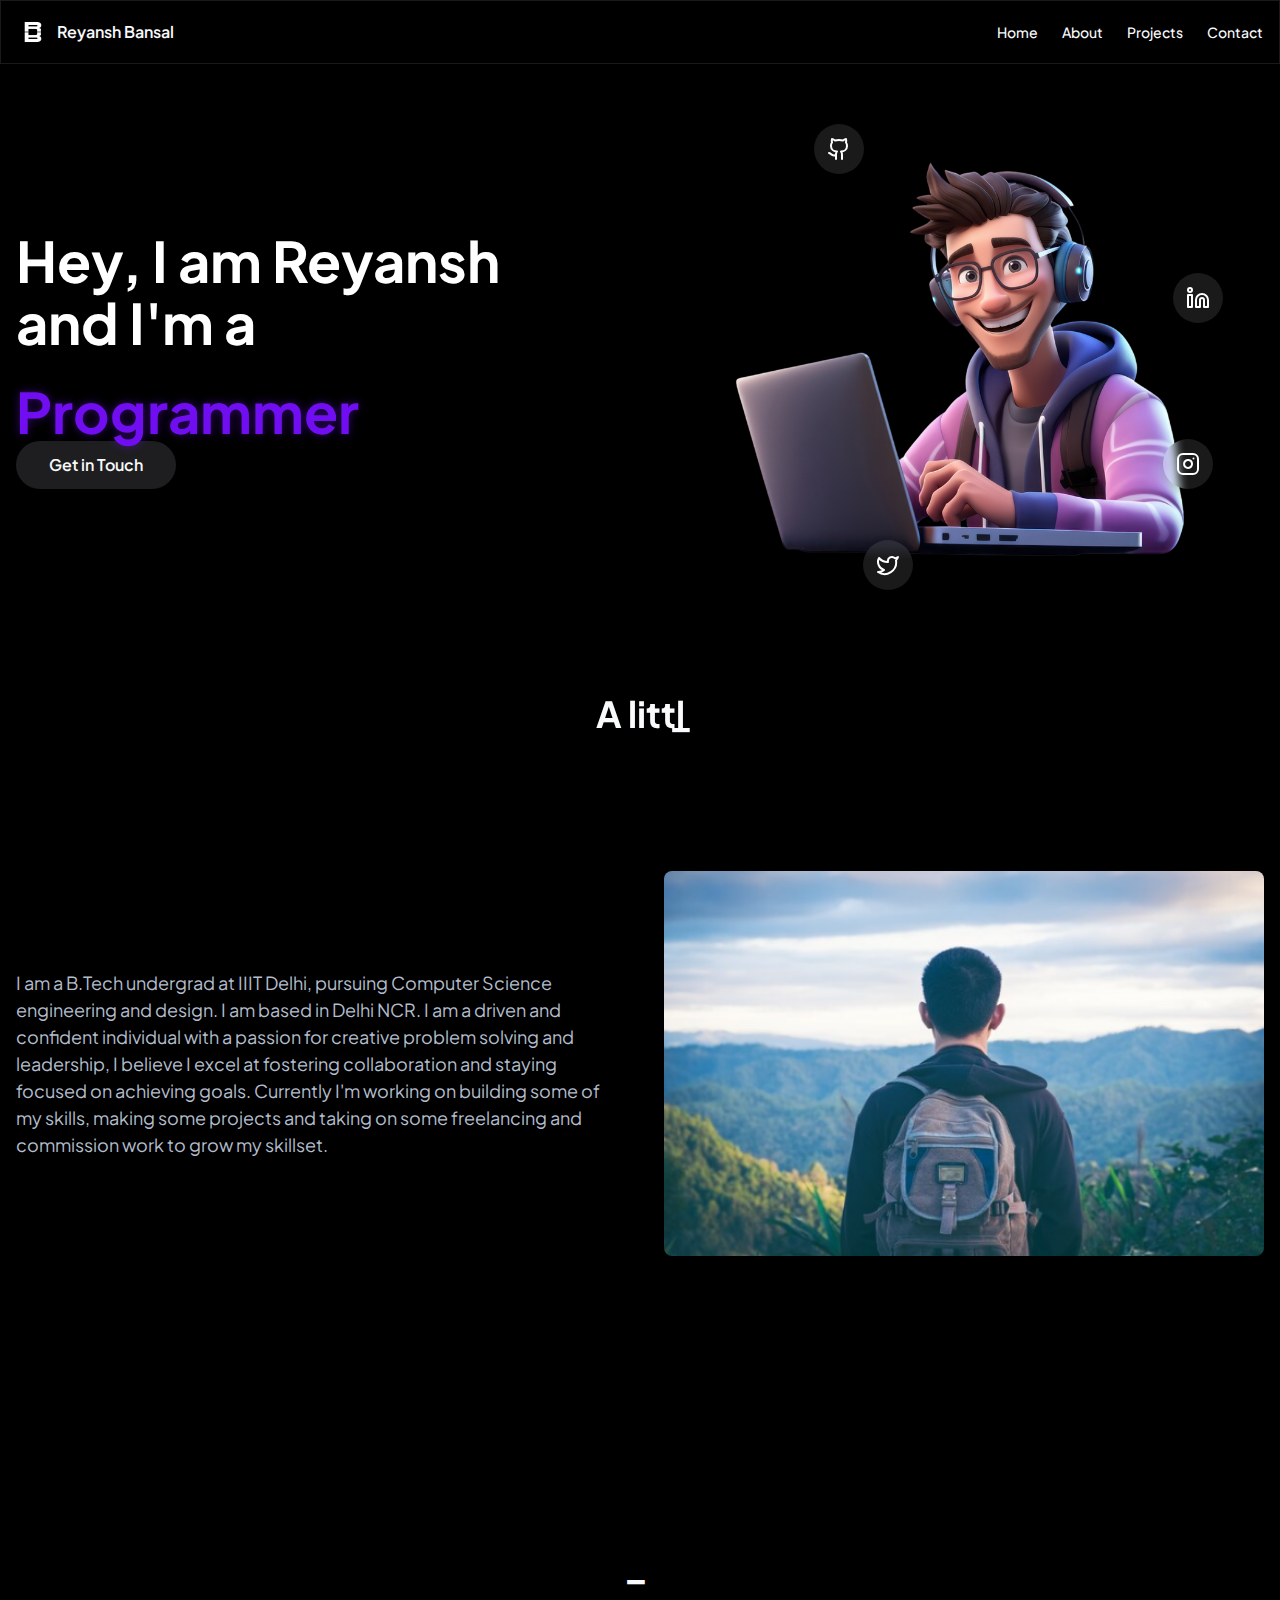
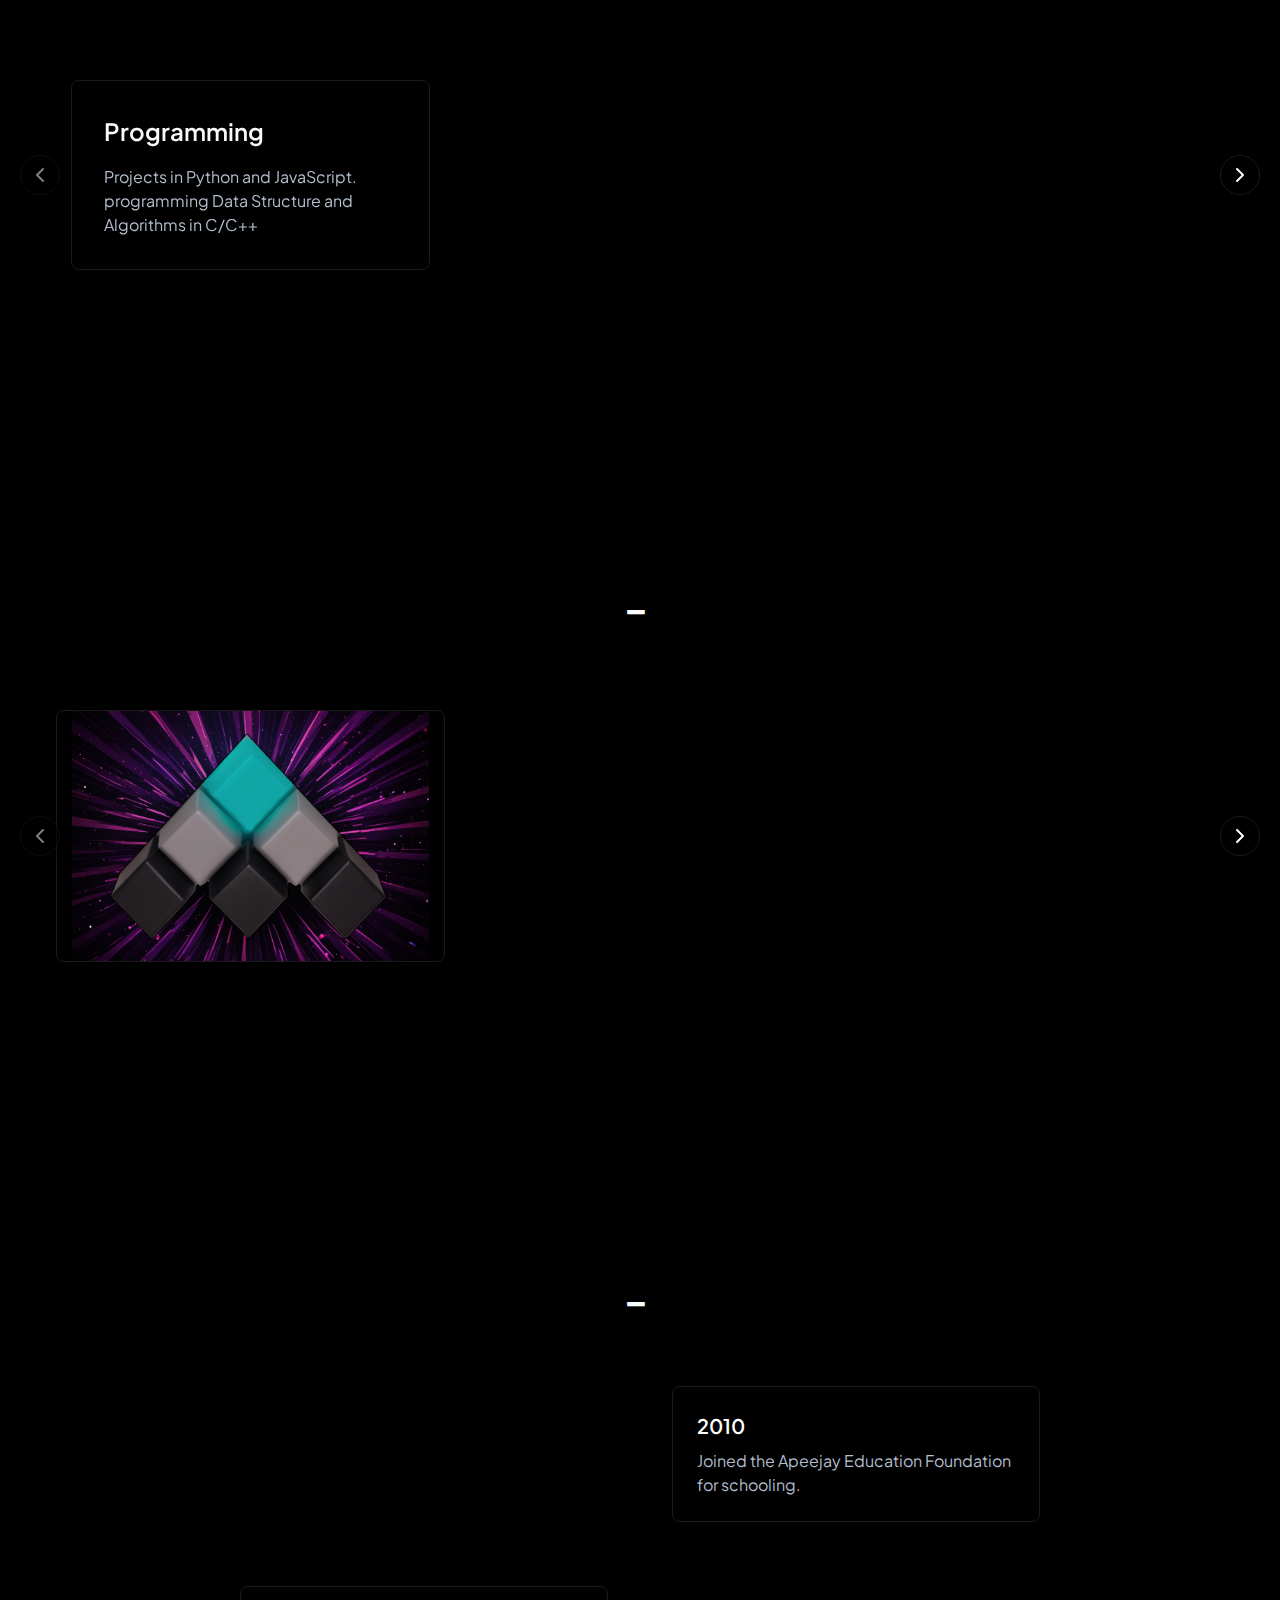
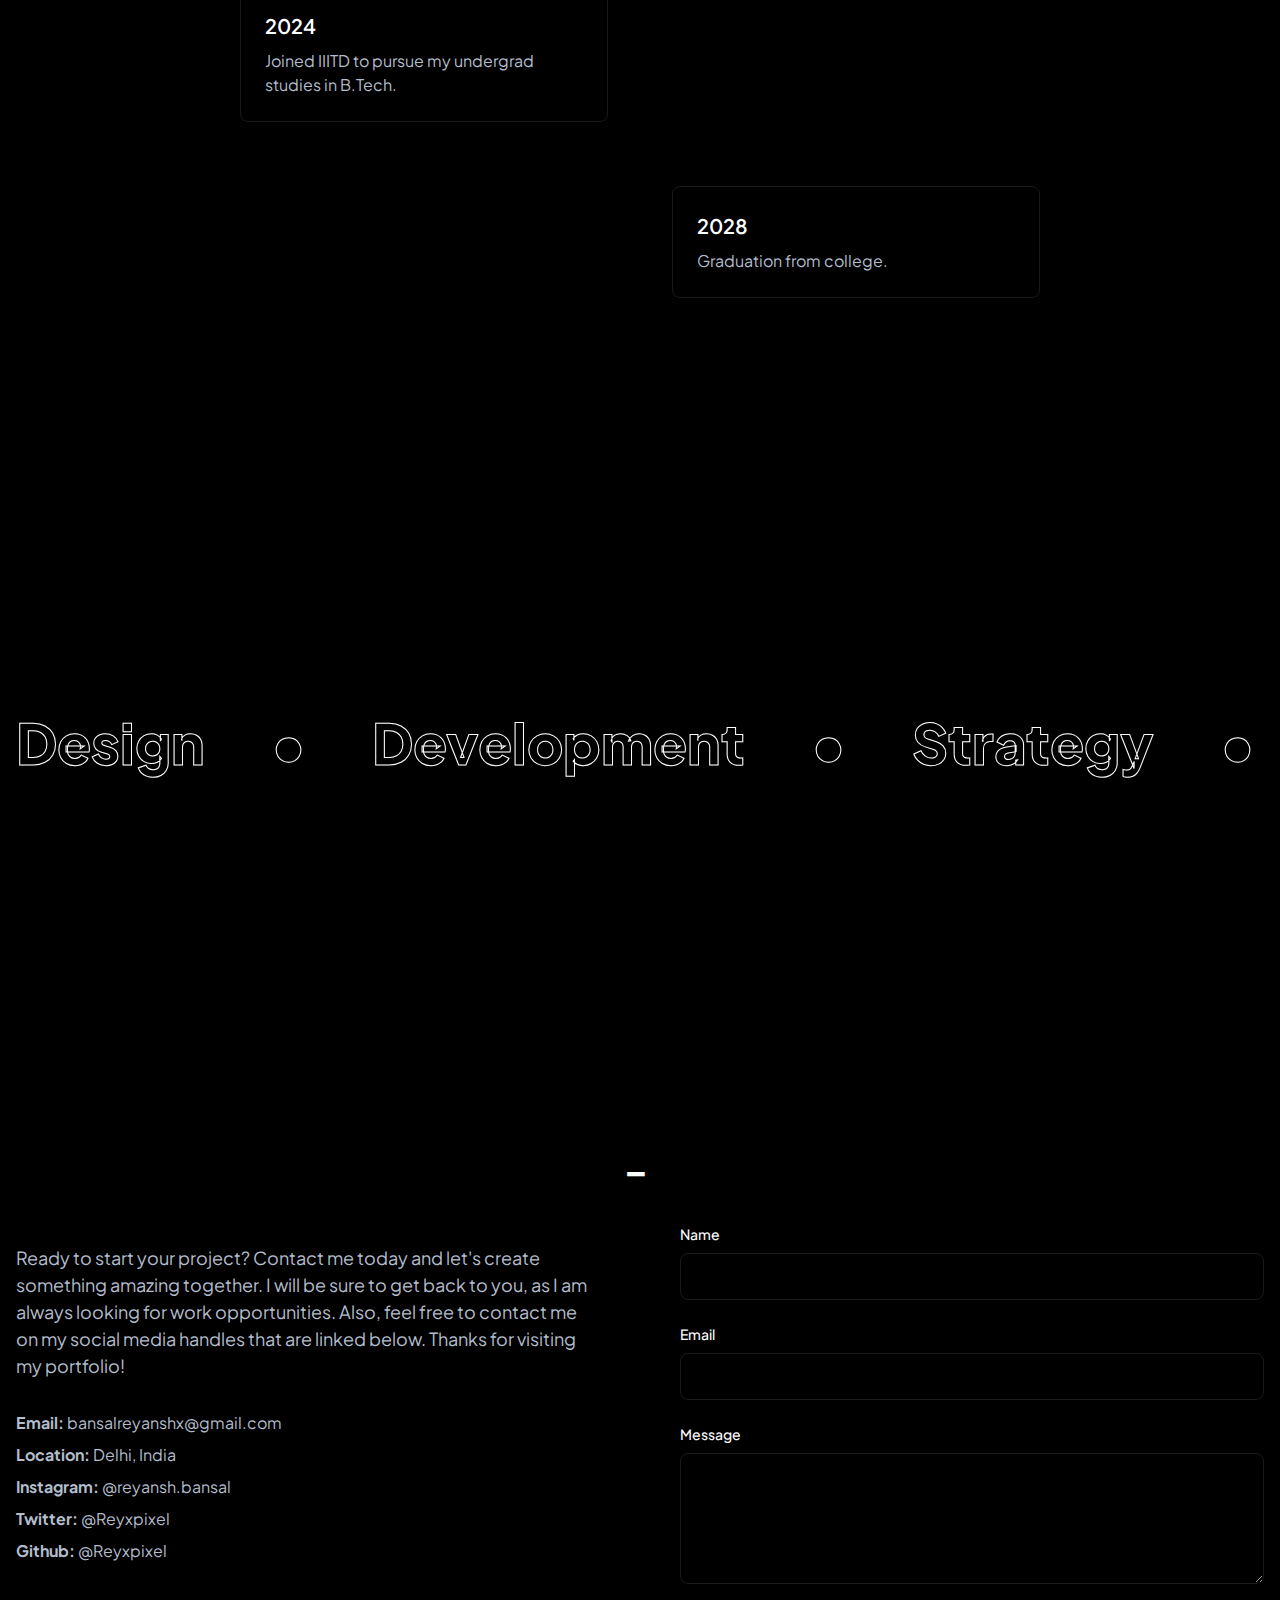
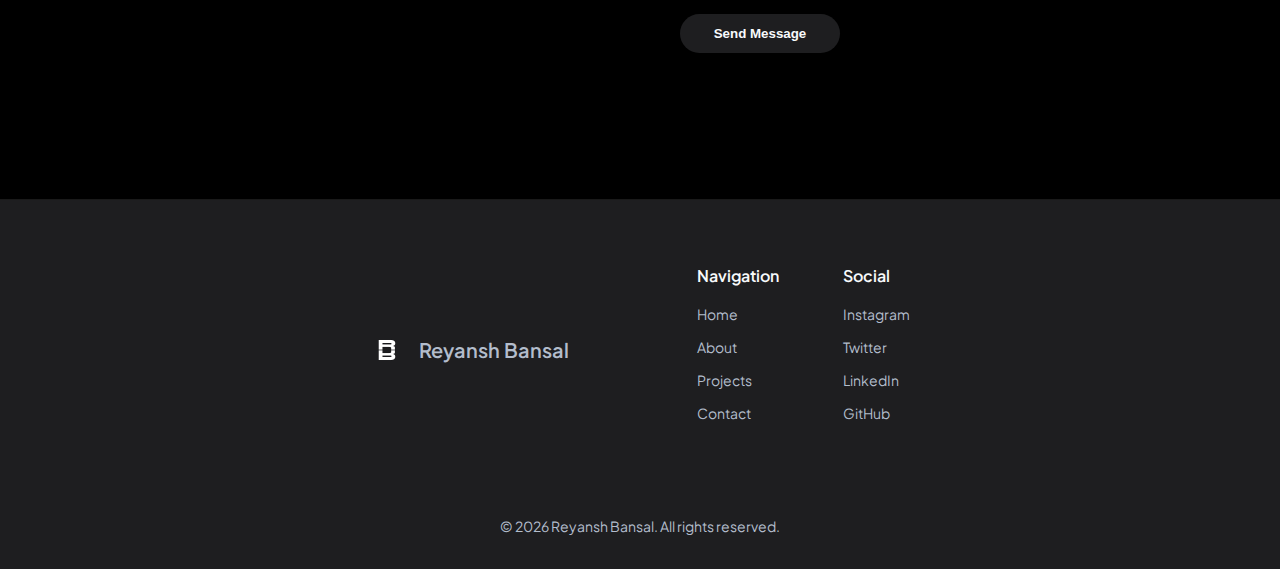
==== commit c9ff0a0b: "update" ====
--- a/index.html
+++ b/index.html
@@ -7,6 +7,8 @@
   <meta name="description" content="Apple-inspired design portfolio">
   <link rel="stylesheet" href="style.css">
   <link href="https://fonts.googleapis.com/css2?family=Inter:wght@400;500;600;700&display=swap" rel="stylesheet">
+  <link href="https://fonts.googleapis.com/css2?family=Plus+Jakarta+Sans:wght@400;500;600;700&display=swap" rel="stylesheet">
+  <link rel="stylesheet" href="https://fonts.vercel.com/geist/font.css">
 </head>
 <body class="min-h-screen">
   <header>
@@ -18,6 +20,9 @@
                 <span>Reyansh Bansal</span>
               </a>
         </div>
+        <button class="mobile-menu-button" aria-label="Toggle menu">
+          <svg xmlns="http://www.w3.org/2000/svg" width="24" height="24" viewBox="0 0 24 24" fill="none" stroke="currentColor" stroke-width="2" stroke-linecap="round" stroke-linejoin="round"><line x1="3" y1="12" x2="21" y2="12"></line><line x1="3" y1="6" x2="21" y2="6"></line><line x1="3" y1="18" x2="21" y2="18"></line></svg>
+        </button>
         <div class="nav-links">
           <a href="#" class="nav-link">Home</a>
           <a href="#wear-your-story" class="nav-link">About</a>
@@ -69,7 +74,7 @@
     <!-- Wear Your Story Section -->
     <section id="wear-your-story" class="section">
         <div class="container">
-          <h2 class="section-title">A little bit about me..</h2>
+          <h2 class="section-title">A little bit about me.</h2>
           <div class="story-content">
             <div class="story-text">
               <p>I am a B.Tech undergrad at IIIT Delhi, pursuing Computer Science engineering and design. I am based in Delhi NCR. I am a driven and confident individual with a passion for creative problem solving and leadership, I believe I excel at fostering collaboration and staying focused on achieving goals. Currently I'm working on building some of my skills, making some projects and taking on some freelancing and commission work to grow my skillset.</p>
--- a/style.css
+++ b/style.css
@@ -1,27 +1,27 @@
 /* Base styles */
 :root {
-  --background: 220 3% 6%;
+  --background: 0 0% 0%;
   --foreground: 210 40% 98%;
-  --card: 220 3% 10%;
+  --card: 0 0% 0%;
   --card-foreground: 210 40% 98%;
-  --popover: 220 3% 6%;
+  --popover: 0 0% 0%;
   --popover-foreground: 210 40% 98%;
-  --primary: 220 3% 20%;
+  --primary: 0 0% 0%;
   --primary-foreground: 210 40% 98%;
-  --secondary: 220 3% 15%;
+  --secondary: 0 0% 0%;
   --secondary-foreground: 210 40% 98%;
-  --muted: 220 3% 15%;
-  --muted-foreground: 215 20.2% 75.1%; /* Lighter grey color */
-  --accent: 220 3% 15%;
+  --muted: 0 0% 0%;
+  --muted-foreground: 215 20.2% 75.1%;
+  --accent: 0 0% 0%;
   --accent-foreground: 210 40% 98%;
   --destructive: 0 62.8% 30.6%;
   --destructive-foreground: 210 40% 98%;
-  --border: 220 3% 18%;
-  --input: 220 3% 18%;
-  --ring: 220 3% 30%;
+  --border: 0 0% 0%;
+  --input: 0 0% 0%;
+  --ring: 0 0% 0%;
   --radius: 0.5rem;
-  --light-grey: #1e1e20; /* Changed from #1e1e20 to #1e1e20 */
-  --section-gap: 5rem; /* Increased from 4rem to 5rem (added 1rem = ~16px) */
+  --light-grey: #000000;
+  --section-gap: 5rem;
 }
 
 .logo-image {
@@ -31,25 +31,25 @@
 }
 
 .dark {
-  --background: 220 3% 6%;
+  --background: 0 0% 0%;
   --foreground: 210 40% 98%;
-  --card: 220 3% 10%;
+  --card: 0 0% 0%;
   --card-foreground: 210 40% 98%;
-  --popover: 220 3% 6%;
+  --popover: 0 0% 0%;
   --popover-foreground: 210 40% 98%;
-  --primary: 220 3% 20%;
+  --primary: 0 0% 0%;
   --primary-foreground: 210 40% 98%;
-  --secondary: 220 3% 15%;
+  --secondary: 0 0% 0%;
   --secondary-foreground: 210 40% 98%;
-  --muted: 220 3% 15%;
-  --muted-foreground: 215 20.2% 75.1%; /* Lighter grey color */
-  --accent: 220 3% 15%;
+  --muted: 0 0% 0%;
+  --muted-foreground: 215 20.2% 75.1%;
+  --accent: 0 0% 0%;
   --accent-foreground: 210 40% 98%;
   --destructive: 0 62.8% 30.6%;
   --destructive-foreground: 210 40% 98%;
-  --border: 220 3% 18%;
-  --input: 220 3% 18%;
-  --ring: 220 3% 30%;
+  --border: 0 0% 0%;
+  --input: 0 0% 0%;
+  --ring: 0 0% 0%;
 }
 
 /* Reset and base styles */
@@ -65,7 +65,7 @@
 }
 
 body {
-  font-family: -apple-system, BlinkMacSystemFont, "SF Pro Text", "SF Pro Display", "Helvetica Neue", Arial, sans-serif;
+  font-family: "Plus Jakarta Sans", -apple-system, BlinkMacSystemFont, "Segoe UI", Roboto, "Helvetica Neue", Arial, sans-serif;
   background-color: hsl(var(--background));
   color: hsl(var(--foreground));
   min-height: 100vh;
@@ -88,7 +88,7 @@
   width: 100%;
   max-width: 1400px;
   margin: 0 auto;
-  padding: 0 0.1rem;
+  padding: 0 1rem;
 }
 
 .sr-only {
@@ -110,27 +110,18 @@
   left: 0;
   right: 0;
   z-index: 100;
-  background: rgba(35, 35, 37, 0.7) !important;
-  backdrop-filter: blur(15px);
-  -webkit-backdrop-filter: blur(15px);
-  border: 1px solid rgba(255, 255, 255, 0.1);
+  background-color: #000000;
+  border: 1px solid #1a1a1a;
   height: 4rem;
   display: flex;
   align-items: center;
-  box-shadow: 0 4px 30px rgba(0, 0, 0, 0.2);
   overflow: hidden;
-  margin: 20px 20px 0 20px;
-  border-radius: 12px;
-  transition: all 0.5s ease-in-out;
-}
-
-header.scrolled {
   margin: 0;
   border-radius: 0;
 }
 
 .dark header {
-  background: rgba(0, 0, 0, 0.2);
+  background-color: #000000;
 }
 
 nav {
@@ -161,7 +152,6 @@
 .nav-link {
   font-size: 0.875rem;
   font-weight: 500;
-  transition: color 0.2s ease;
   position: relative;
 }
 
@@ -173,7 +163,6 @@
   bottom: -4px;
   left: 0;
   background-color: hsl(var(--primary));
-  transition: width 0.3s ease;
 }
 
 .nav-link:hover:after {
@@ -508,17 +497,6 @@
   transition: all 0.5s ease;
 }
 
-.carousel-item {
-  transition: all 0.5s cubic-bezier(0.25, 0.46, 0.45, 0.94);
-  opacity: 0;
-  transform: scale(0.95);
-}
-
-.carousel-item.visible {
-  opacity: 1;
-  transform: scale(1);
-}
-
 @media (min-width: 768px) {
   .carousel-item,
   .portfolio-item {
@@ -537,11 +515,10 @@
   position: absolute;
   top: 50%;
   transform: translateY(-50%);
-  background: rgba(30, 30, 32, 0.8);
-  backdrop-filter: blur(5px);
-  border: 1px solid rgba(255, 255, 255, 0.1);
-  width: 50px;
-  height: 50px;
+  background: #000000;
+  border: 1px solid #1a1a1a;
+  width: 40px;
+  height: 40px;
   border-radius: 50%;
   display: flex;
   align-items: center;
@@ -550,16 +527,11 @@
   cursor: pointer;
   z-index: 10;
   transition: all 0.3s ease;
-  box-shadow: 0 8px 15px rgba(0, 0, 0, 0.2);
+  box-shadow: 0 4px 8px rgba(0, 0, 0, 0.2);
 }
 
 .carousel-button:hover {
-  background: rgba(30, 30, 32, 0.95);
-  transform: scale(1.1);
-}
-
-.carousel-button:active {
-  transform: scale(0.95);
+  background: rgba(0, 0, 0, 0.9);
 }
 
 .prev-button,
@@ -573,60 +545,24 @@
 }
 
 .feature-card {
-  background: linear-gradient(145deg, hsl(var(--card)), hsl(var(--card-foreground), 0.05));
+  background-color: #000000;
   color: hsl(var(--card-foreground));
   border-radius: var(--radius);
   padding: 2rem;
-  box-shadow: 0 10px 30px -10px rgba(0, 0, 0, 0.3);
+  box-shadow: 0 4px 6px -1px rgba(0, 0, 0, 0.1), 0 2px 4px -1px rgba(0, 0, 0, 0.06);
   height: 100%;
-  border: 1px solid rgba(255, 255, 255, 0.05);
-  backdrop-filter: blur(10px);
-  transition: transform 0.3s ease, box-shadow 0.3s ease;
-  position: relative;
-  overflow: hidden;
-}
-
-.feature-card::before {
-  content: "";
-  position: absolute;
-  top: 50%;
-  left: 50%;
-  width: 0;
-  height: 0;
-  background: radial-gradient(circle, rgba(255, 255, 255, 0.1) 0%, transparent 70%);
-  border-radius: 50%;
-  transform: translate(-50%, -50%);
-  opacity: 0;
-  transition: width 0.6s ease, height 0.6s ease, opacity 0.6s ease;
-}
-
-.feature-card:hover::before {
-  width: 200%;
-  height: 200%;
-  opacity: 1;
+  border: 1px solid #1a1a1a;
+  backdrop-filter: blur(5px);
 }
 
 .feature-card h3 {
   font-size: 1.5rem;
   font-weight: 600;
   margin-bottom: 1rem;
-  position: relative;
-}
-
-.feature-card h3::after {
-  content: "";
-  position: absolute;
-  bottom: -8px;
-  left: 0;
-  width: 40px;
-  height: 3px;
-  background: linear-gradient(90deg, #007bff, #0ef1b1);
-  border-radius: 3px;
 }
 
 .feature-card p {
   color: hsl(var(--muted-foreground));
-  line-height: 1.6;
 }
 
 /* Portfolio Grid section */
@@ -634,6 +570,7 @@
   position: relative;
   border-radius: var(--radius);
   overflow: hidden;
+  border: 1px solid #1a1a1a;
 }
 
 .portfolio-item img {
@@ -713,9 +650,10 @@
 .timeline-content {
   width: calc(50% - 2rem);
   padding: 1.5rem;
-  background-color: hsl(var(--card));
+  background-color: #000000;
   border-radius: var(--radius);
   box-shadow: 0 4px 6px -1px rgba(0, 0, 0, 0.1), 0 2px 4px -1px rgba(0, 0, 0, 0.06);
+  border: 1px solid #1a1a1a;
 }
 
 .timeline-item:nth-child(odd) .timeline-content {
@@ -736,38 +674,26 @@
 /* Marquee section */
 .marquee-container {
   overflow: hidden;
-  background-color: #1e1e20;
-  padding: 0.3rem 0;
+  background-color: #000000;
+  padding: 4rem 0;
 }
 
 .marquee-content {
   display: flex;
-  align-items: center; /* Ensures text is vertically centered */
   animation: marquee 30s linear infinite;
   white-space: nowrap;
-  gap: 2rem;
+  gap: 2rem; /* Increased gap to prevent text overlap */
 }
 
 .marquee-content span {
-  position: relative; /* Needed for absolute positioning of pseudo-element */
-  font-size: 6rem; /* Increased font size */
+  padding: 0 1rem;
+  font-size: 3.5rem;
   font-weight: 800;
-  color: #1e1e20; /* Main text color */
-  display: inline-block; /* Ensure proper spacing */
-}
-
-/* Stroke layer (behind the text) */
-.marquee-content span::before {
-  content: attr(data-text); /* Copies the text */
-  position: absolute;
-  top: 0;
-  left: 0;
-  z-index: -1; /* Places it behind */
-  color: transparent; /* Hide actual text */
-  -webkit-text-stroke: 2px white; /* White stroke */
-}
-
-/* Marquee animation */
+  color: #000000;
+  -webkit-text-stroke: 1px white;
+  display: inline-block;
+}
+
 @keyframes marquee {
   0% {
     transform: translateX(0);
@@ -825,9 +751,9 @@
 .form-group textarea {
   width: 100%;
   padding: 0.75rem;
-  border: 1px solid hsl(var(--input));
+  border: 1px solid #1a1a1a;
   border-radius: var(--radius);
-  background-color: rgba(25, 25, 26, 0.3);
+  background-color: rgba(0, 0, 0, 0.3);
   color: hsl(var(--foreground));
   font-family: inherit;
   font-size: 1rem;
@@ -843,10 +769,10 @@
 
 /* Footer styles */
 footer {
-  background-color: #1e1e20;
+  background-color: #000000;
   color: hsl(var(--muted-foreground));
   padding: 4rem 0 2rem;
-  border-top: 1px solid hsl(var(--border));
+  border-top: 1px solid #1a1a1a;
 }
 
 .footer-content {
@@ -954,7 +880,19 @@
 /* Responsive adjustments */
 @media (max-width: 768px) {
   .section-title {
-    font-size: 1.875rem;
+    font-size: 1.75rem;
+    margin-bottom: 2rem;
+  }
+
+  .section {
+    padding: 3rem 0;
+    margin-bottom: 2rem;
+  }
+
+  .apple-button {
+    width: 100%;
+    max-width: 300px;
+    margin: 0 auto;
   }
 
   .hero-content h1 {
@@ -962,25 +900,44 @@
   }
 
   .timeline::before {
-    left: 2rem;
+    left: 1.5rem;
   }
 
   .timeline-marker {
-    left: 2rem;
+    left: 1.5rem;
   }
 
   .timeline-content {
-    width: calc(100% - 4rem);
-    margin-left: 4rem !important;
+    width: calc(100% - 3rem);
+    margin-left: 3rem !important;
+    padding: 1rem;
   }
 
   .nav-links {
     display: none;
-  }
-
-  /* Mobile menu button */
+    position: fixed;
+    top: 3.5rem;
+    left: 0;
+    right: 0;
+    background: #000000;
+    padding: 1rem;
+    flex-direction: column;
+    align-items: center;
+    gap: 1rem;
+    border-top: 1px solid #1a1a1a;
+  }
+
+  .nav-links.active {
+    display: flex;
+  }
+
   .mobile-menu-button {
     display: block;
+    background: none;
+    border: none;
+    color: white;
+    font-size: 1.5rem;
+    cursor: pointer;
   }
 
   .carousel-button {
@@ -1007,75 +964,83 @@
 
 /* New styles for the animation */
 .loader {
+  color: hsl(var(--foreground));
+  font-weight: bold;
+  font-size: 3.5rem;
+  display: flex;
+  align-items: flex-start;
+  height: 4rem;
+  margin-left: 0;
+  margin-bottom: 1.5rem;
+  transform: translateY(5px);
+}
+
+.words {
+  position: relative;
+  width: auto;
   height: 50px;
-  line-height: 50px;
-  text-align: left;
-  overflow: hidden;
-  margin: 20px 0;
-}
-
-.words {
-  display: inline-block;
-  overflow: hidden;
-  height: 50px;
-  animation: rotateCube 8s cubic-bezier(0.77, 0, 0.175, 1) infinite;
+  transform-style: preserve-3d;
+  animation: rotateCube 8.33s infinite ease-in-out; /* 25% slower animation */
+  margin-left: 0rem;
+  margin-top: 0.5rem;
+  transform: translateY(20px);
 }
 
 .word {
-  display: block;
+  position: absolute;
+  width: max-content;
   height: 100%;
-  color: #fff;
-  font-size: 2.5rem;
-  font-weight: 700;
-  padding: 0 10px;
-  animation: rotateCube 8s cubic-bezier(0.77, 0, 0.175, 1) infinite;
-  animation-delay: calc(0.2s * var(--i));
-  opacity: 0;
-  transform-origin: 50% 100%;
-  transform: translateY(100%);
-}
-
-.word:nth-child(1) { --i: 0; }
-.word:nth-child(2) { --i: 1; }
-.word:nth-child(3) { --i: 2; }
-.word:nth-child(4) { --i: 3; }
+  font-size: 3.5rem;
+  font-weight: bold;
+  display: flex;
+  align-items: center;
+  justify-content: flex-start;
+  backface-visibility: hidden;
+}
+
+.word:nth-child(1) {
+  transform: rotateX(0deg) translateZ(20px);
+  color: #700ef1;
+  text-shadow: 0 0 10px #700ef175;
+}
+
+.word:nth-child(2) {
+  transform: rotateX(90deg) translateZ(20px);
+  color: #ff8400;
+  text-shadow: 0 0 10px #ff840083;
+}
+
+.word:nth-child(3) {
+  transform: rotateX(180deg) translateZ(20px);
+  color: #007bff;
+  text-shadow: 0 0 10px #007bff83;
+}
+
+.word:nth-child(4) {
+  transform: rotateX(270deg) translateZ(20px);
+  color: #0ef1b1;
+  text-shadow: 0 0 10px #0ef1b17a;
+}
 
 @keyframes rotateCube {
-  0%, 20% {
-    transform: translateY(0);
-    opacity: 1;
-  }
-  25%, 45% {
-    transform: translateY(-100%);
-    opacity: 0;
-  }
-  50%, 70% {
-    transform: translateY(0);
-    opacity: 1;
-  }
-  75%, 95% {
-    transform: translateY(100%);
-    opacity: 0;
+  0%,
+  20% {
+    transform: rotateX(0deg);
+  }
+  25%,
+  45% {
+    transform: rotateX(90deg);
+  }
+  50%,
+  70% {
+    transform: rotateX(180deg);
+  }
+  75%,
+  95% {
+    transform: rotateX(270deg);
   }
   100% {
-    transform: translateY(0);
-    opacity: 1;
-  }
-}
-
-@media (max-width: 768px) {
-  .loader {
-    height: 40px;
-    line-height: 40px;
-  }
-  
-  .words {
-    height: 40px;
-  }
-  
-  .word {
-    font-size: 2rem;
-    height: 100%;
+    transform: rotateX(360deg);
   }
 }
 
@@ -1110,270 +1075,307 @@
 
 *::-webkit-scrollbar {
   width: 15px;
-  background-color: #0f0f10; /* No background for the scrollbar */
+  background-color: #000000;
 }
 
 *::-webkit-scrollbar-track {
-  background: transparent !important; /* Force transparency */
-  display: none; /* Completely hide the track */
+  background: transparent !important;
+  display: none;
 }
 
 *::-webkit-scrollbar-thumb {
   border-radius: 20px;
-  border: 4px solid #0f0f10; /* Creates the gap */
-  background-color: #1e1e20;
+  border: 4px solid #000000;
+  background-color: #000000;
   background-clip: content-box;
 }
 
-/* Work section divider */
-.work-divider {
-  display: flex;
-  align-items: center;
-  margin: 2rem 0;
-}
-
-.divider-line {
-  flex-grow: 1;
-  height: 1px;
-  background-color: rgba(255, 255, 255, 0.1);
-}
-
-.divider-text {
+/* Make the rotating text responsive */
+@media (max-width: 768px) {
+  .loader {
+    font-size: 2.5rem;
+    height: 3rem;
+  }
+
+  .words {
+    height: 40px;
+  }
+
+  .word {
+    font-size: 2.5rem;
+  }
+}
+
+/* Base responsive container */
+.container {
+  width: 100%;
+  max-width: 1400px;
+  margin: 0 auto;
   padding: 0 1rem;
-  font-size: 1.2rem;
-  color: hsl(var(--muted-foreground));
-}
-
-/* Work section with two columns */
-.work-container {
-  display: flex;
-  flex-direction: column;
-  gap: 3rem;
-  margin-top: 3rem;
-}
-
-@media (min-width: 768px) {
-  .work-container {
-    flex-direction: row;
-  }
-}
-
-.work-column {
-  flex: 1;
-  padding: 1.5rem;
-}
-
-/* Designs column with scattered cards */
-.designs-column {
-  position: relative;
-}
-
-.scattered-cards {
-  position: relative;
-  height: 400px;
-  margin-bottom: 2rem;
-}
-
-.card-item {
-  position: absolute;
-  width: 200px;
-  height: 150px;
-  border-radius: var(--radius);
-  overflow: hidden;
-  box-shadow: 0 10px 20px rgba(0, 0, 0, 0.2);
-  transition: transform 0.3s ease, box-shadow 0.3s ease;
+}
+
+@media (max-width: 768px) {
+  .container {
+    padding: 0 1.5rem;
+  }
+}
+
+/* Header responsive styles */
+@media (max-width: 768px) {
+  header {
+    height: 3.5rem;
+  }
+
+  .nav-links {
+    display: none;
+    position: fixed;
+    top: 3.5rem;
+    left: 0;
+    right: 0;
+    background: #000000;
+    padding: 1rem;
+    flex-direction: column;
+    align-items: center;
+    gap: 1rem;
+    border-top: 1px solid #1a1a1a;
+  }
+
+  .nav-links.active {
+    display: flex;
+  }
+
+  .mobile-menu-button {
+    display: block;
+    background: none;
+    border: none;
+    color: white;
+    font-size: 1.5rem;
+    cursor: pointer;
+  }
+}
+
+/* Hero section responsive */
+@media (max-width: 768px) {
+  .hero-section {
+    padding: 4rem 0;
+  }
+
+  .hero-content h1 {
+    font-size: 2.5rem !important;
+  }
+
+  .hero-content {
+    text-align: center;
+    align-items: center;
+  }
+
+  .hero-image-wrapper {
+    width: 100%;
+    margin-top: 2rem;
+  }
+
+  .social-icon {
+    width: 40px;
+    height: 40px;
+  }
+}
+
+/* Story section responsive */
+@media (max-width: 768px) {
+  .story-content {
+    gap: 2rem;
+  }
+
+  .story-text p {
+    font-size: 1rem;
+    text-align: center;
+  }
+
+  .story-image {
+    max-width: 80%;
+    margin: 0 auto;
+  }
+}
+
+/* Feature carousel responsive */
+@media (max-width: 768px) {
+  .carousel-container {
+    margin: 1rem auto 0;
+  }
+
+  .carousel-wrapper {
+    padding: 0.5rem;
+  }
+
+  .feature-card {
+    padding: 1.5rem;
+  }
+
+  .feature-card h3 {
+    font-size: 1.25rem;
+  }
+
+  .carousel-button {
+    width: 35px;
+    height: 35px;
+  }
+}
+
+/* Portfolio grid responsive */
+@media (max-width: 768px) {
+  .portfolio-grid {
+    gap: 1rem;
+  }
+
+  .portfolio-item {
+    margin-bottom: 1rem;
+  }
+
+  .portfolio-item img {
+    height: 200px;
+  }
+
+  .portfolio-overlay {
+    padding: 1rem;
+  }
+}
+
+/* Timeline responsive */
+@media (max-width: 768px) {
+  .timeline {
+    padding: 1rem 0;
+  }
+
+  .timeline::before {
+    left: 1.5rem;
+  }
+
+  .timeline-marker {
+    left: 1.5rem;
+  }
+
+  .timeline-content {
+    width: calc(100% - 3rem);
+    margin-left: 3rem !important;
+    padding: 1rem;
+  }
+}
+
+/* Marquee section responsive */
+@media (max-width: 768px) {
+  .marquee-content span {
+    font-size: 2rem;
+    padding: 0 0.5rem;
+  }
+
+  .marquee-container {
+    padding: 2rem 0;
+  }
+}
+
+/* Contact section responsive */
+@media (max-width: 768px) {
+  .contact-container {
+    gap: 2rem;
+  }
+
+  .contact-info {
+    text-align: center;
+  }
+
+  .contact-info p {
+    font-size: 1rem;
+  }
+
+  .contact-details {
+    display: flex;
+    flex-direction: column;
+    align-items: center;
+    gap: 0.5rem;
+  }
+
+  .form-group input,
+  .form-group textarea {
+    font-size: 16px; /* Prevents zoom on iOS */
+  }
+}
+
+/* Footer responsive */
+@media (max-width: 768px) {
+  footer {
+    padding: 3rem 0 1.5rem;
+  }
+
+  .footer-content {
+    gap: 2rem;
+  }
+
+  .footer-links {
+    flex-direction: column;
+    align-items: center;
+    gap: 2rem;
+  }
+
+  .footer-column {
+    text-align: center;
+  }
+}
+
+/* General responsive text adjustments */
+@media (max-width: 768px) {
+  .section-title {
+    font-size: 1.75rem;
+    margin-bottom: 2rem;
+  }
+
+  .section {
+    padding: 3rem 0;
+    margin-bottom: 2rem;
+  }
+
+  .apple-button {
+    width: 100%;
+    max-width: 300px;
+    margin: 0 auto;
+  }
+}
+
+/* Fix for iOS input zoom */
+@media screen and (-webkit-min-device-pixel-ratio:0) {
+  select,
+  textarea,
+  input {
+    font-size: 16px;
+  }
+}
+
+/* Improved touch targets for mobile */
+@media (max-width: 768px) {
+  a, button {
+    min-height: 44px;
+    min-width: 44px;
+    display: inline-flex;
+    align-items: center;
+    justify-content: center;
+  }
+
+  .nav-link {
+    padding: 0.5rem 0;
+  }
+}
+
+.mobile-menu-button {
+  display: none;
+  background: none;
+  border: none;
+  color: white;
+  font-size: 1.5rem;
   cursor: pointer;
 }
 
-.card-item:hover {
-  transform: translateY(-10px) rotate(0deg) !important;
-  box-shadow: 0 15px 30px rgba(0, 0, 0, 0.3);
-  z-index: 10;
-}
-
-.card-item img {
-  width: 100%;
-  height: 100%;
-  object-fit: cover;
-}
-
-.card-item:nth-child(1) {
-  top: 0;
-  left: 10%;
-  transform: rotate(-5deg);
-  z-index: 3;
-}
-
-.card-item:nth-child(2) {
-  top: 50px;
-  left: 25%;
-  transform: rotate(3deg);
-  z-index: 2;
-}
-
-.card-item:nth-child(3) {
-  top: 100px;
-  left: 40%;
-  transform: rotate(-2deg);
-  z-index: 1;
-}
-
-.card-item:nth-child(4) {
-  top: 30px;
-  left: 55%;
-  transform: rotate(4deg);
-  z-index: 4;
-}
-
-/* Programming column with command prompt */
-.programming-column {
-  display: flex;
-  flex-direction: column;
-}
-
-.command-prompt {
-  background-color: #0c0c0c;
-  border-radius: var(--radius);
-  padding: 1rem;
-  font-family: 'Courier New', monospace;
-  color: #0f0;
-  height: 300px;
-  overflow: hidden;
-  box-shadow: 0 10px 20px rgba(0, 0, 0, 0.2);
-  margin-bottom: 2rem;
-}
-
-.prompt-header {
-  display: flex;
-  justify-content: space-between;
-  align-items: center;
-  padding-bottom: 0.5rem;
-  border-bottom: 1px solid #333;
-  margin-bottom: 1rem;
-}
-
-.prompt-title {
-  color: white;
-  font-size: 0.9rem;
-}
-
-.prompt-controls {
-  display: flex;
-  gap: 0.5rem;
-}
-
-.prompt-control {
-  width: 12px;
-  height: 12px;
-  border-radius: 50%;
-}
-
-.control-close {
-  background-color: #ff5f56;
-}
-
-.control-minimize {
-  background-color: #ffbd2e;
-}
-
-.control-maximize {
-  background-color: #27c93f;
-}
-
-.prompt-content {
-  height: calc(100% - 30px);
-  overflow-y: auto;
-}
-
-.prompt-line {
-  margin-bottom: 0.5rem;
-  line-height: 1.4;
-}
-
-.prompt-cursor {
-  display: inline-block;
-  width: 8px;
-  height: 15px;
-  background-color: #0f0;
-  animation: blink 1s infinite;
-  vertical-align: middle;
-}
-
-@keyframes blink {
-  0%, 100% { opacity: 1; }
-  50% { opacity: 0; }
-}
-
-/* Portfolio masonry grid improvements */
-.portfolio-masonry {
-  display: grid;
-  grid-template-columns: repeat(auto-fill, minmax(250px, 1fr));
-  grid-gap: 20px;
-  margin-top: 40px;
-}
-
-.masonry-item {
-  position: relative;
-  overflow: hidden;
-  border-radius: var(--radius);
-  cursor: pointer;
-  transition: transform 0.3s ease, box-shadow 0.3s ease;
-}
-
-.masonry-item:hover {
-  transform: translateY(-5px);
-  box-shadow: 0 10px 20px rgba(0, 0, 0, 0.2);
-}
-
-.masonry-item img {
-  width: 100%;
-  height: auto;
-  object-fit: contain;
-  transition: transform 0.3s ease;
-}
-
-.masonry-item:hover img {
-  transform: scale(1.05);
-}
-
-/* Modal improvements */
-.modal-content {
-  display: flex;
-  flex-direction: column;
-}
-
-.modal-image-container {
-  display: flex;
-  justify-content: flex-start;
-  align-items: center;
-  padding: 20px;
-  background-color: rgba(0, 0, 0, 0.5);
-}
-
-.modal-image-container img {
-  max-width: 100%;
-  max-height: 60vh;
-  object-fit: contain;
-}
-
-.modal-details {
-  padding: 30px;
-  flex: 1;
-}
-
-@media (min-width: 768px) {
-  .modal-content {
-    flex-direction: row;
-    align-items: flex-start;
-  }
-
-  .modal-image-container {
-    width: auto;
-    max-width: 60%;
-  }
-
-  .modal-details {
-    width: 40%;
-  }
-}
-
+@media (max-width: 768px) {
+  .mobile-menu-button {
+    display: block;
+  }
+}
+
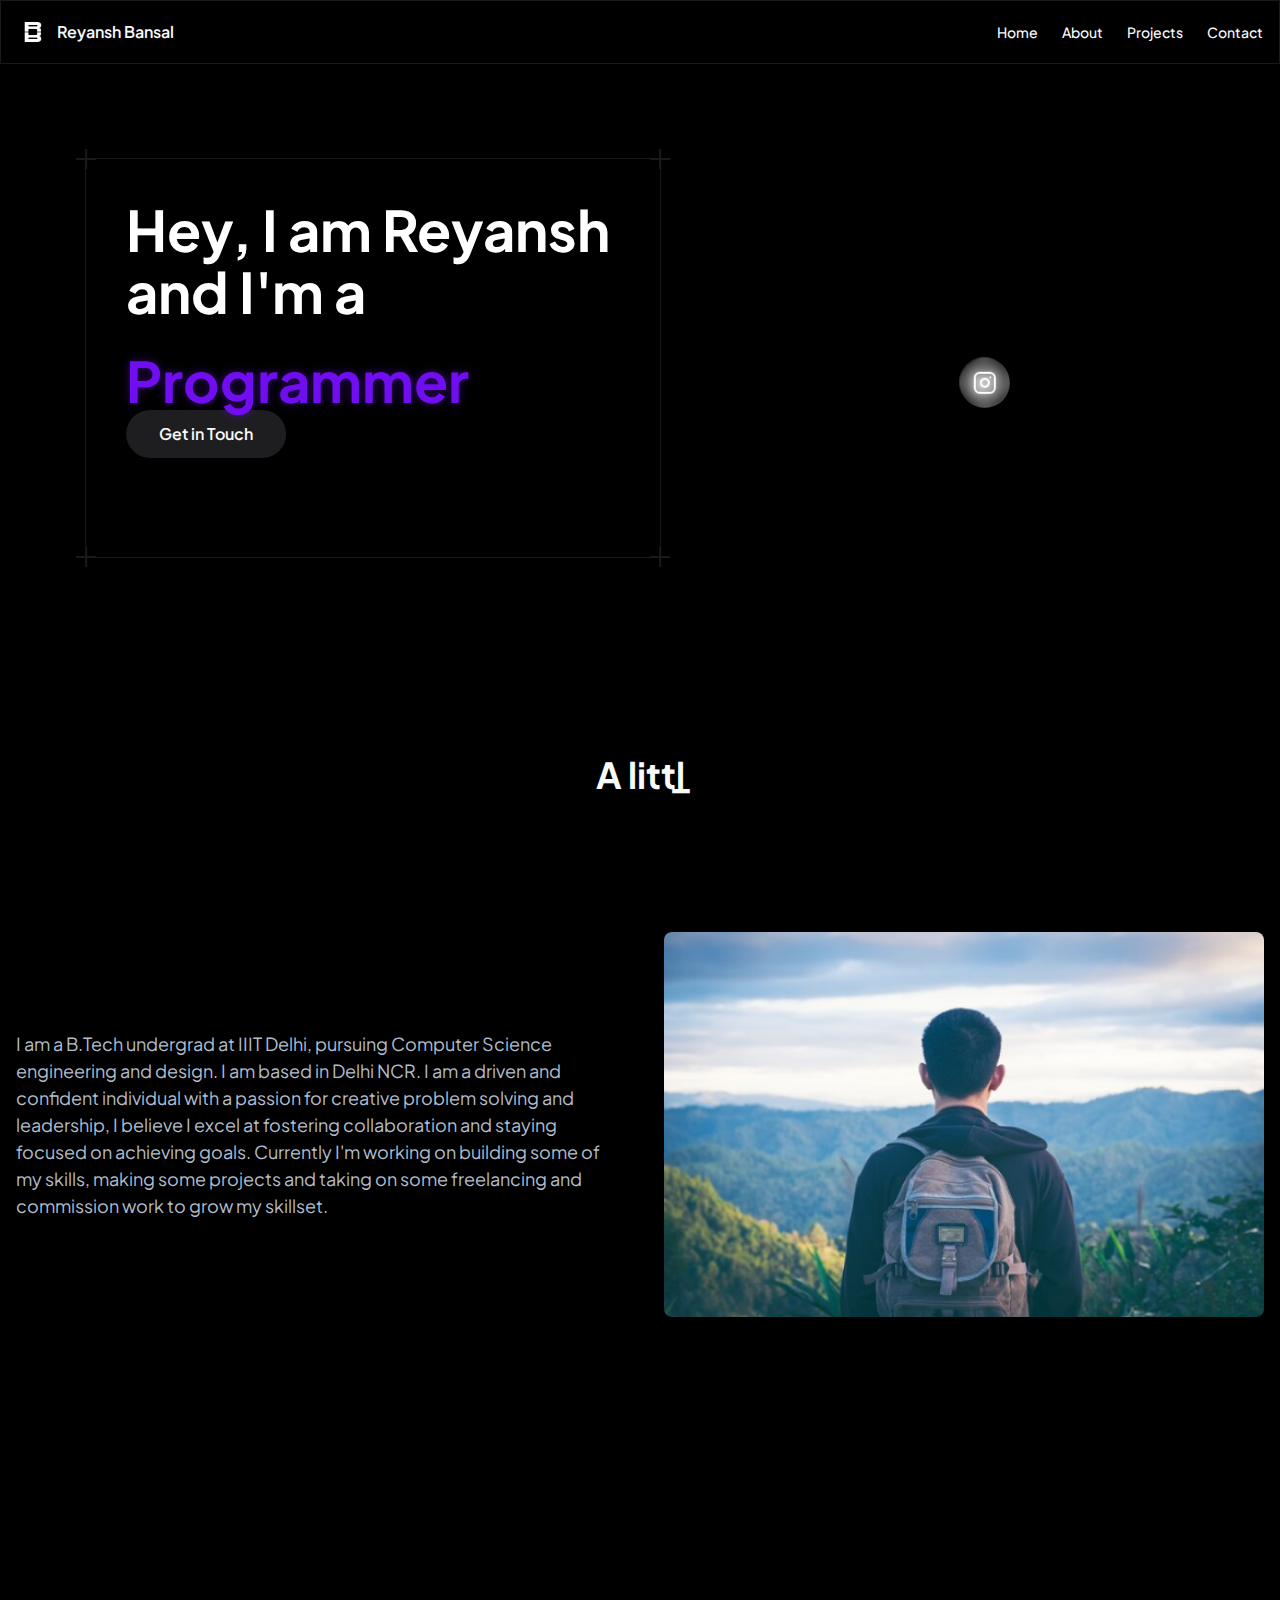
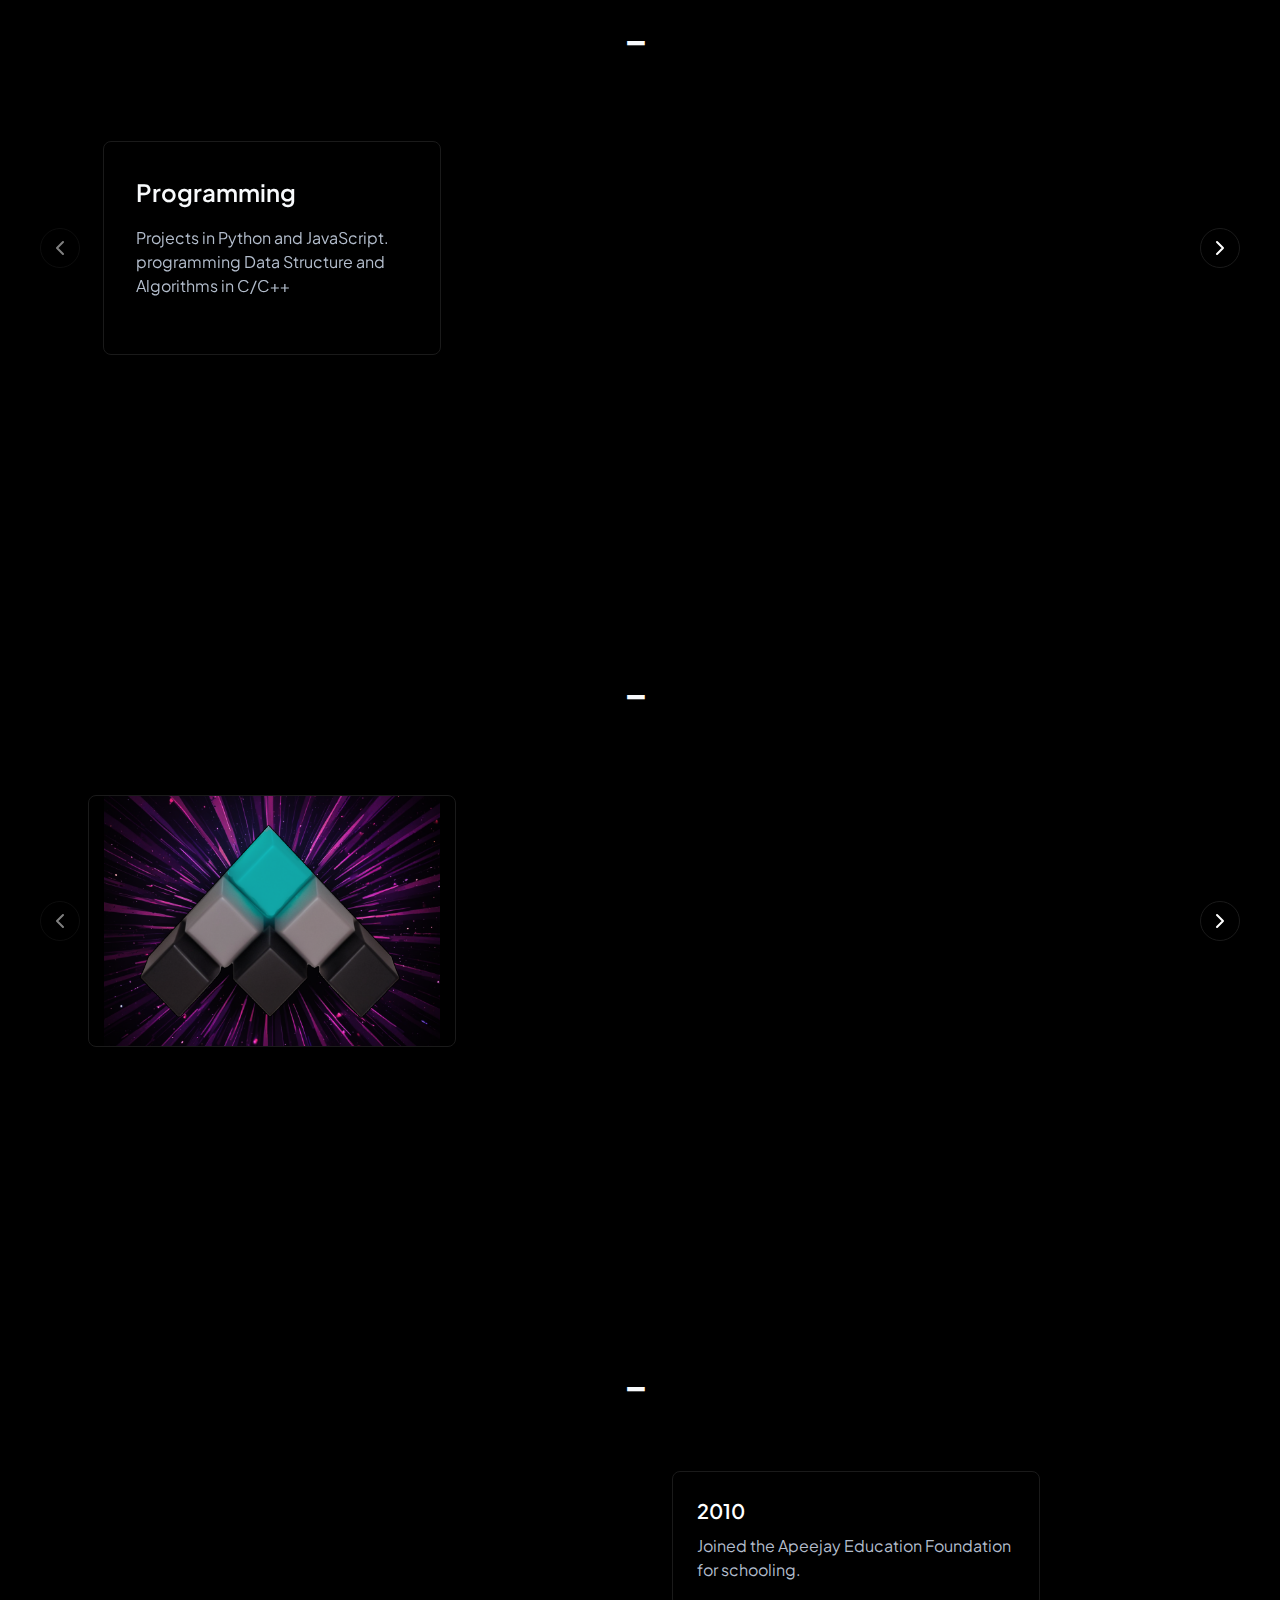
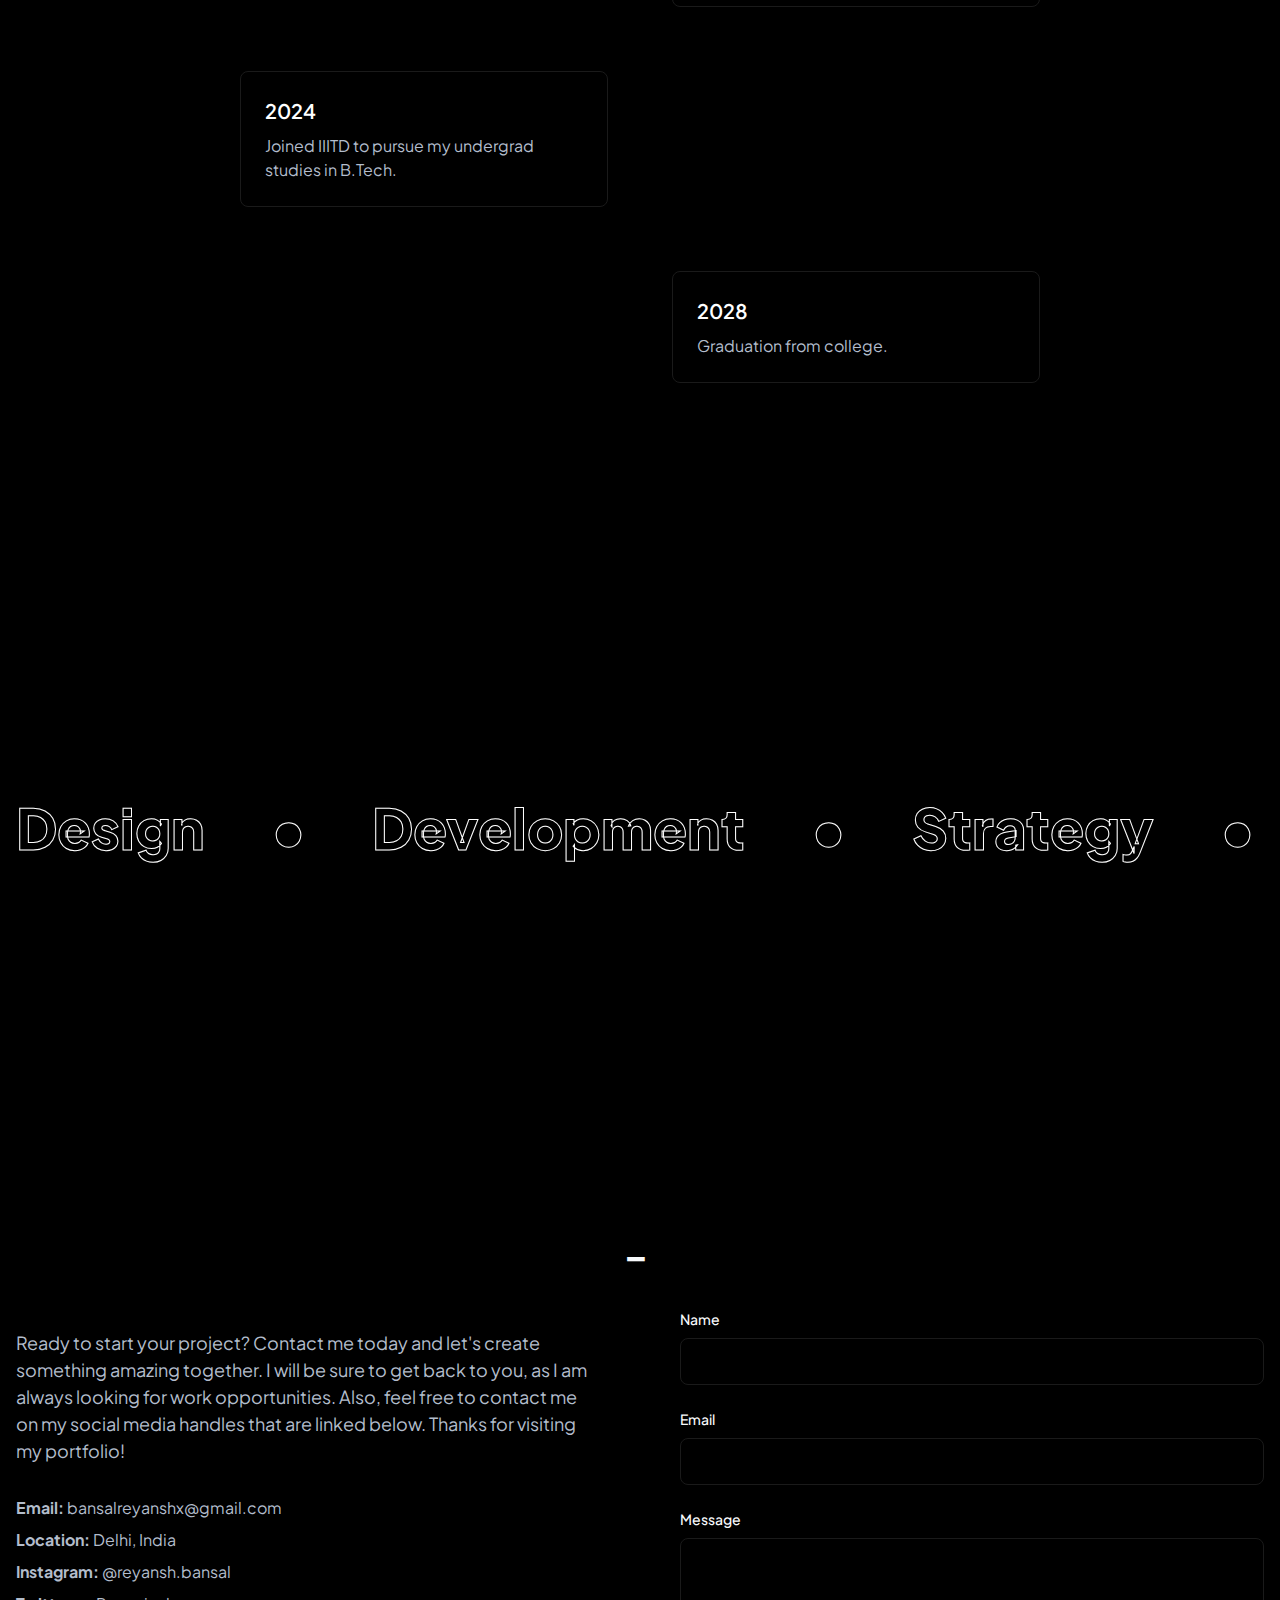
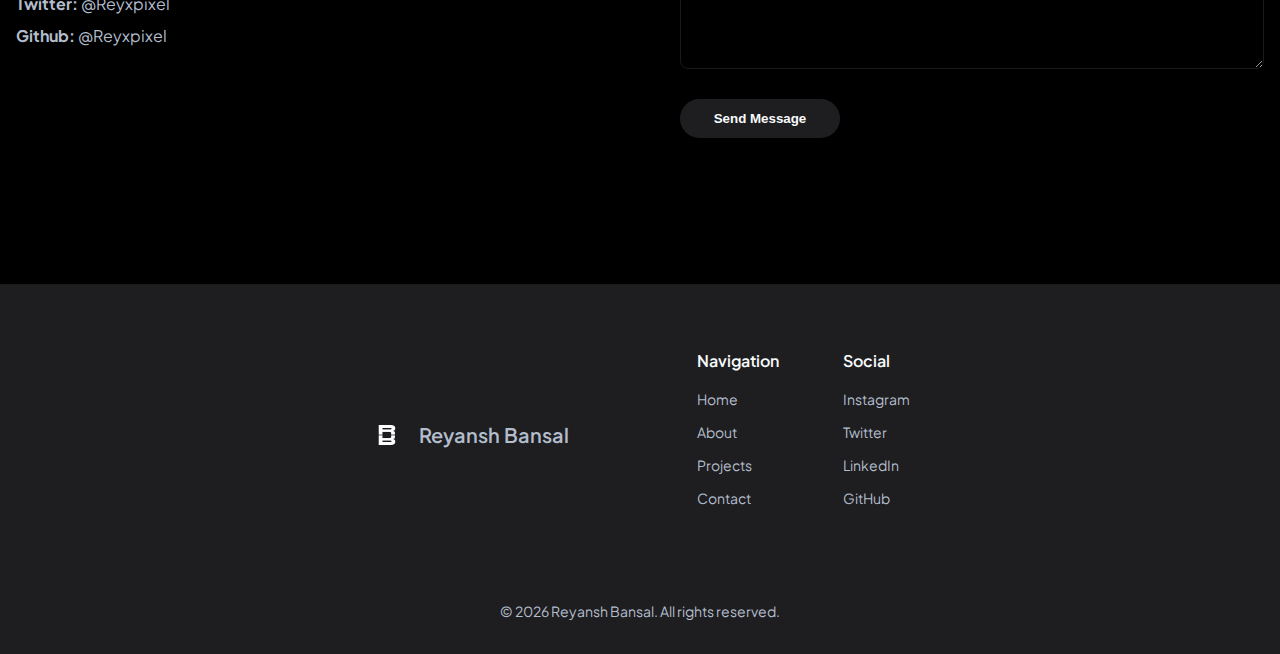
==== commit b0413a8e: "cleanup" ====
--- a/index.html
+++ b/index.html
@@ -9,6 +9,7 @@
   <link href="https://fonts.googleapis.com/css2?family=Inter:wght@400;500;600;700&display=swap" rel="stylesheet">
   <link href="https://fonts.googleapis.com/css2?family=Plus+Jakarta+Sans:wght@400;500;600;700&display=swap" rel="stylesheet">
   <link rel="stylesheet" href="https://fonts.vercel.com/geist/font.css">
+  <script src="https://cdnjs.cloudflare.com/ajax/libs/three.js/r128/three.min.js"></script>
 </head>
 <body class="min-h-screen">
   <header>
@@ -16,7 +17,7 @@
       <nav>
         <div class="logo-container">
             <a href="index.html" class="logo">
-                <img src="logo.png" alt="Logo" class="logo-image">
+                <img src="Images/logo.png" alt="Logo" class="logo-image">
                 <span>Reyansh Bansal</span>
               </a>
         </div>
@@ -38,6 +39,10 @@
     <section id="hero" class="hero-section">
       <div class="container">
         <div class="hero-content">
+          <div class="plus-top-left"></div>
+          <div class="plus-top-right"></div>
+          <div class="plus-bottom-left"></div>
+          <div class="plus-bottom-right"></div>
           <h1 class="text-gradient">Hey, I am Reyansh and I'm a</h1>
           <div class="loader">
             <div class="words">
@@ -51,7 +56,7 @@
         </div>
         <div class="hero-image-container">
           <div class="hero-image-wrapper">
-            <img src="HomeImg.png" alt="Creative work showcase" class="hero-image">
+            <canvas id="heroCanvas"></canvas>
             <div class="social-links">
               <a href="https://github.com/Reyxpixel" target="_blank" class="social-icon" data-icon="github">
                 <svg xmlns="http://www.w3.org/2000/svg" width="24" height="24" viewBox="0 0 24 24" fill="none" stroke="currentColor" stroke-width="2" stroke-linecap="round" stroke-linejoin="round"><path d="M15 22v-4a4.8 4.8 0 0 0-1-3.5c3 0 6-2 6-5.5.08-1.25-.27-2.48-1-3.5.28-1.15.28-2.35 0-3.5 0 0-1 0-3 1.5-2.64-.5-5.36-.5-8 0C6 2 5 2 5 2c-.3 1.15-.3 2.35 0 3.5A5.403 5.403 0 0 0 4 9c0 3.5 3 5.5 6 5.5-.39.49-.68 1.05-.85 1.65-.17.6-.22 1.23-.15 1.85v4"></path><path d="M9 18c-4.51 2-5-2-7-2"></path></svg>
@@ -80,7 +85,7 @@
               <p>I am a B.Tech undergrad at IIIT Delhi, pursuing Computer Science engineering and design. I am based in Delhi NCR. I am a driven and confident individual with a passion for creative problem solving and leadership, I believe I excel at fostering collaboration and staying focused on achieving goals. Currently I'm working on building some of my skills, making some projects and taking on some freelancing and commission work to grow my skillset.</p>
             </div>
             <div class="story-image">
-              <img src="Me.png" alt="Brand storytelling" class="hover-scale">
+              <img src="Images/Me.png" alt="Brand storytelling" class="hover-scale">
             </div>
           </div>
         </div>
@@ -152,21 +157,21 @@
             <div class="carousel-wrapper">
               <div class="portfolio-grid">
                 <div class="portfolio-item hover-scale">
-                  <img src="Proj0.png" alt="Project 1">
+                  <img src="Images/Proj0.png" alt="Project 1">
                   <div class="portfolio-overlay">
                     <h3>Discord Bot</h3>
                     <p>discord.js</p>
                   </div>
                 </div>
                 <div class="portfolio-item hover-scale">
-                  <img src="Proj2.jpg" alt="Project 2">
+                  <img src="Images/Proj2.jpg" alt="Project 2">
                   <div class="portfolio-overlay">
                     <h3>Odyssey Posters</h3>
                     <p>Photoshop</p>
                   </div>
                 </div>
                 <div class="portfolio-item hover-scale">
-                  <img src="Proj3.png" alt="Project 3">
+                  <img src="Images/Proj3.png" alt="Project 3">
                   <div class="portfolio-overlay">
                     <h3>Design Journal</h3>
                     <p>Illustrator</p>
@@ -326,7 +331,7 @@
       <div class="container">
         <div class="footer-content">
             <div class="footer-logo">
-                <img src="logo.png" alt="Logo" class="logo-image">
+                <img src="Images/logo.png" alt="Logo" class="logo-image">
                 <span>Reyansh Bansal</span>
               </div>
           <div class="footer-links">
--- a/style.css
+++ b/style.css
@@ -62,6 +62,8 @@
 
 html {
   scroll-behavior: smooth;
+  overflow-x: hidden;
+  width: 100%;
 }
 
 body {
@@ -71,6 +73,8 @@
   min-height: 100vh;
   line-height: 1.5;
   font-feature-settings: "rlig" 1, "calt" 1;
+  overflow-x: hidden;
+  width: 100%;
 }
 
 img {
@@ -89,6 +93,7 @@
   max-width: 1400px;
   margin: 0 auto;
   padding: 0 1rem;
+  box-sizing: border-box;
 }
 
 .sr-only {
@@ -105,12 +110,14 @@
 
 /* Header styles */
 header {
-  position: sticky;
+  position: fixed;
   top: 0;
   left: 0;
   right: 0;
   z-index: 100;
-  background-color: #000000;
+  background-color: rgba(0, 0, 0, 0.8);
+  backdrop-filter: blur(8px);
+  -webkit-backdrop-filter: blur(8px);
   border: 1px solid #1a1a1a;
   height: 4rem;
   display: flex;
@@ -118,6 +125,10 @@
   overflow: hidden;
   margin: 0;
   border-radius: 0;
+}
+
+main {
+  padding-top: 4rem;
 }
 
 .dark header {
@@ -257,7 +268,7 @@
 
 @media (min-width: 768px) {
   .hero-section {
-    padding: 1rem 0; /* Reduced padding to decrease gap */
+    padding: 3rem 0; /* Reduced padding to decrease gap */
   }
 }
 
@@ -267,12 +278,88 @@
   display: flex;
   flex-direction: column;
   align-items: flex-start;
-}
-
-@media (min-width: 1024px) {
+  margin-left: auto;
+  margin-right: auto;
+  padding: 2rem;
+  transform: translateX(12%);
+  position: relative;
+  background-color: #000000;
+  border: 1px solid #1a1a1a;
+  box-shadow: 0 4px 6px -1px rgba(0, 0, 0, 0.1);
+  width: 600px; /* Base width */
+  height: 400px; /* Height for 6:4 ratio */
+  box-sizing: border-box;
+}
+
+@media (max-width: 768px) {
   .hero-content {
-    margin-bottom: 0;
-  }
+    width: 90vw; /* Responsive width for mobile */
+    height: 60vw; /* Maintain 6:4 ratio on mobile */
+    transform: translateX(0);
+    padding: 1.5rem;
+  }
+}
+
+/* Plus sign base styles */
+.plus-top-left,
+.plus-top-right,
+.plus-bottom-left,
+.plus-bottom-right {
+  position: absolute;
+  width: 20px;
+  height: 20px;
+  z-index: 1;
+}
+
+/* Horizontal lines */
+.plus-top-left::before,
+.plus-top-right::before,
+.plus-bottom-left::before,
+.plus-bottom-right::before {
+  content: '';
+  position: absolute;
+  width: 20px;
+  height: 2px;
+  background-color: #1a1a1a;
+  top: 50%;
+  left: 0;
+  transform: translateY(-50%);
+}
+
+/* Vertical lines */
+.plus-top-left::after,
+.plus-top-right::after,
+.plus-bottom-left::after,
+.plus-bottom-right::after {
+  content: '';
+  position: absolute;
+  width: 2px;
+  height: 20px;
+  background-color: #1a1a1a;
+  left: 50%;
+  top: 0;
+  transform: translateX(-50%);
+}
+
+/* Position the plus signs */
+.plus-top-left {
+  top: -10px;
+  left: -10px;
+}
+
+.plus-top-right {
+  top: -10px;
+  right: -10px;
+}
+
+.plus-bottom-left {
+  bottom: -10px;
+  left: -10px;
+}
+
+.plus-bottom-right {
+  bottom: -10px;
+  right: -10px;
 }
 
 .hero-content h1 {
@@ -313,10 +400,17 @@
 .hero-image-wrapper {
   position: relative;
   overflow: visible;
-  /* 20% smaller */
   width: 80%;
   margin: 0 auto;
   transition: transform 0.3s ease;
+  aspect-ratio: 1;
+}
+
+#heroCanvas {
+  width: 100%;
+  height: 100%;
+  border-radius: var(--radius);
+  background-color: transparent;
 }
 
 .hero-image {
@@ -331,13 +425,15 @@
   position: absolute;
   width: 100%;
   height: 100%;
-  top: 0;
-  left: 0;
-  z-index: 2; /* Changed from 1 to 2 so bubbles appear on top of image */
-  transform-style: preserve-3d;
+  top: 50%;
+  left: 50%;
+  transform: translate(-50%, -50%);
+  z-index: 2;
+  pointer-events: none;
 }
 
 .social-icon {
+  pointer-events: auto;
   position: absolute;
   width: 50px;
   height: 50px;
@@ -351,7 +447,10 @@
   box-shadow: 0 4px 8px rgba(0, 0, 0, 0.2);
   transition: all 0.3s ease;
   z-index: 3;
-  cursor: pointer; /* Added cursor pointer for clickable bubbles */
+  cursor: pointer;
+  top: 50%;
+  left: 50%;
+  transform-origin: center;
 }
 
 .social-icon:hover {
@@ -360,62 +459,105 @@
 }
 
 .social-icon[data-icon="github"] {
-  top: -20px;
-  left: 20%;
-  animation: orbit1 28s linear infinite;
+  animation: quadrant1 15s ease-in-out infinite;
 }
 
 .social-icon[data-icon="linkedin"] {
-  top: 30%;
-  right: -20px;
-  animation: orbit2 35s linear infinite;
+  animation: quadrant2 18s ease-in-out infinite;
+  animation-delay: -3s;
 }
 
 .social-icon[data-icon="twitter"] {
-  bottom: -15px;
-  left: 30%;
-  animation: orbit3 31s linear infinite;
+  animation: quadrant3 17s ease-in-out infinite;
+  animation-delay: -6s;
 }
 
 .social-icon[data-icon="instagram"] {
-  bottom: 20%;
-  right: -10px;
-  animation: orbit4 25s linear infinite;
-}
-
-@keyframes orbit1 {
+  animation: quadrant4 16s ease-in-out infinite;
+  animation-delay: -9s;
+}
+
+@keyframes quadrant1 {
   0% {
-    transform: rotate(0deg) translateX(40px) rotate(0deg);
+    transform: rotate(15deg) translate(207px) rotate(-15deg);
+  }
+  20% {
+    transform: rotate(35deg) translate(230px) rotate(-35deg);
+  }
+  40% {
+    transform: rotate(55deg) translate(195px) rotate(-55deg);
+  }
+  60% {
+    transform: rotate(35deg) translate(218px) rotate(-35deg);
+  }
+  80% {
+    transform: rotate(15deg) translate(241px) rotate(-15deg);
   }
   100% {
-    transform: rotate(360deg) translateX(40px) rotate(-360deg);
-  }
-}
-
-@keyframes orbit2 {
+    transform: rotate(15deg) translate(207px) rotate(-15deg);
+  }
+}
+
+@keyframes quadrant2 {
   0% {
-    transform: rotate(72deg) translateX(50px) rotate(-72deg);
+    transform: rotate(105deg) translate(207px) rotate(-105deg);
+  }
+  20% {
+    transform: rotate(125deg) translate(230px) rotate(-125deg);
+  }
+  40% {
+    transform: rotate(145deg) translate(195px) rotate(-145deg);
+  }
+  60% {
+    transform: rotate(125deg) translate(218px) rotate(-125deg);
+  }
+  80% {
+    transform: rotate(105deg) translate(241px) rotate(-105deg);
   }
   100% {
-    transform: rotate(432deg) translateX(50px) rotate(-432deg);
-  }
-}
-
-@keyframes orbit3 {
+    transform: rotate(105deg) translate(207px) rotate(-105deg);
+  }
+}
+
+@keyframes quadrant3 {
   0% {
-    transform: rotate(144deg) translateX(45px) rotate(-144deg);
+    transform: rotate(195deg) translate(207px) rotate(-195deg);
+  }
+  20% {
+    transform: rotate(215deg) translate(230px) rotate(-215deg);
+  }
+  40% {
+    transform: rotate(235deg) translate(195px) rotate(-235deg);
+  }
+  60% {
+    transform: rotate(215deg) translate(218px) rotate(-215deg);
+  }
+  80% {
+    transform: rotate(195deg) translate(241px) rotate(-195deg);
   }
   100% {
-    transform: rotate(504deg) translateX(45px) rotate(-504deg);
-  }
-}
-
-@keyframes orbit4 {
+    transform: rotate(195deg) translate(207px) rotate(-195deg);
+  }
+}
+
+@keyframes quadrant4 {
   0% {
-    transform: rotate(216deg) translateX(55px) rotate(-216deg);
+    transform: rotate(285deg) translate(207px) rotate(-285deg);
+  }
+  20% {
+    transform: rotate(305deg) translate(230px) rotate(-305deg);
+  }
+  40% {
+    transform: rotate(325deg) translate(195px) rotate(-325deg);
+  }
+  60% {
+    transform: rotate(305deg) translate(218px) rotate(-305deg);
+  }
+  80% {
+    transform: rotate(285deg) translate(241px) rotate(-285deg);
   }
   100% {
-    transform: rotate(576deg) translateX(55px) rotate(-576deg);
+    transform: rotate(285deg) translate(207px) rotate(-285deg);
   }
 }
 
@@ -472,9 +614,10 @@
   margin: 2rem auto 0;
   width: 100%;
   max-width: 1200px;
-  padding: 0;
+  padding: 0 2rem;
   display: flex;
   align-items: center;
+  box-sizing: border-box;
 }
 
 .carousel-wrapper {
@@ -536,12 +679,12 @@
 
 .prev-button,
 .prev-button-portfolio {
-  left: -20px;
+  left: 0;
 }
 
 .next-button,
 .next-button-portfolio {
-  right: -20px;
+  right: 0;
 }
 
 .feature-card {
@@ -954,6 +1097,13 @@
   .next-button-portfolio {
     right: -10px;
   }
+
+  .hero-content {
+    transform: translateX(0);
+    padding: 0 1rem;
+    text-align: center;
+    align-items: center;
+  }
 }
 
 /* Fix for size-6 class that might be missing */
@@ -1073,37 +1223,30 @@
   }
 }
 
+/* Scrollbar styles */
 *::-webkit-scrollbar {
-  width: 15px;
-  background-color: #000000;
+  width: 16px;
+  height: 16px;
+  background-color: transparent;
 }
 
 *::-webkit-scrollbar-track {
-  background: transparent !important;
-  display: none;
+  background: #1a1a1a;
 }
 
 *::-webkit-scrollbar-thumb {
-  border-radius: 20px;
-  border: 4px solid #000000;
-  background-color: #000000;
-  background-clip: content-box;
-}
-
-/* Make the rotating text responsive */
-@media (max-width: 768px) {
-  .loader {
-    font-size: 2.5rem;
-    height: 3rem;
-  }
-
-  .words {
-    height: 40px;
-  }
-
-  .word {
-    font-size: 2.5rem;
-  }
+  background-color: #9f9f9f;
+  border-radius: 4px;
+}
+
+*::-webkit-scrollbar-thumb:hover {
+  background-color: #d1d1d1;
+}
+
+/* For Firefox */
+* {
+  scrollbar-width: auto;
+  scrollbar-color: #9f9f9f #1a1a1a;
 }
 
 /* Base responsive container */
@@ -1379,3 +1522,12 @@
   }
 }
 
+@media (min-width: 1024px) {
+  .hero-content {
+    margin-bottom: 0;
+    margin-left: 0;
+    padding: 2.5rem;
+    transform: translateX(12%);
+  }
+}
+
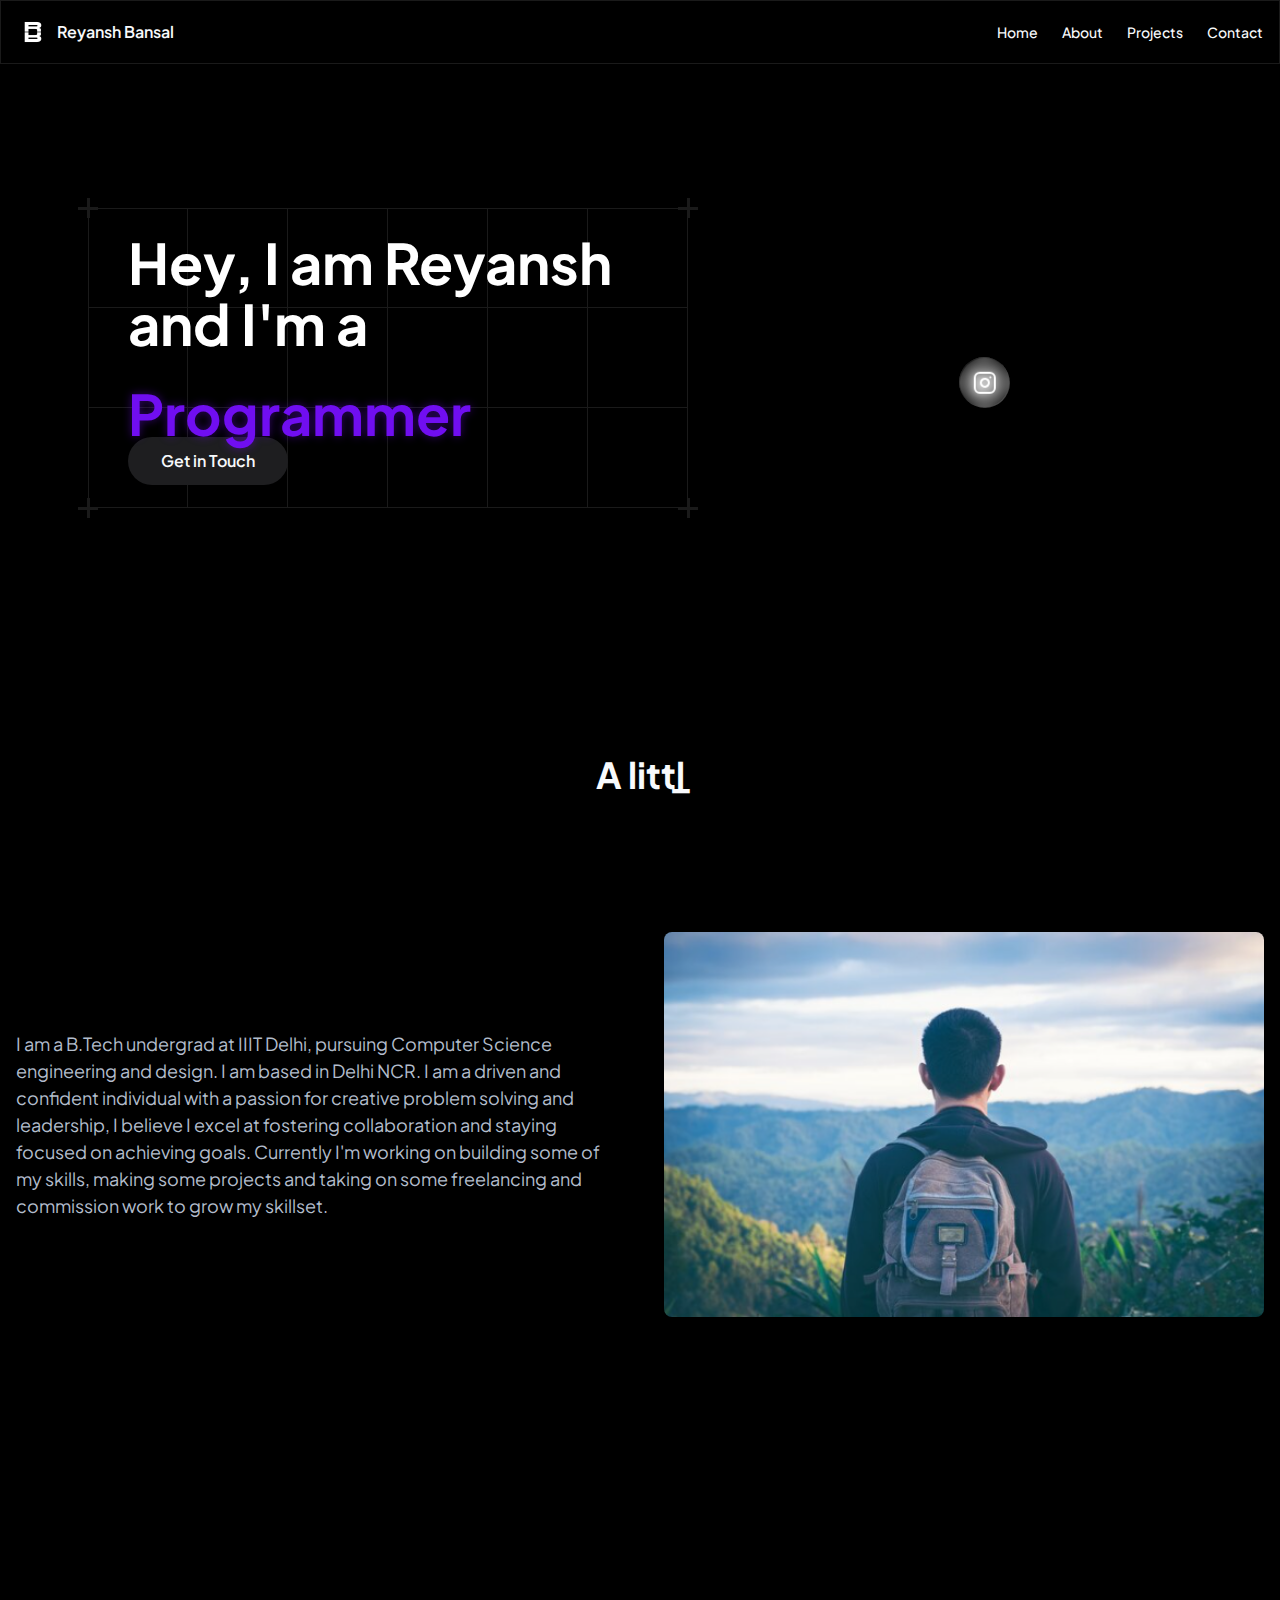
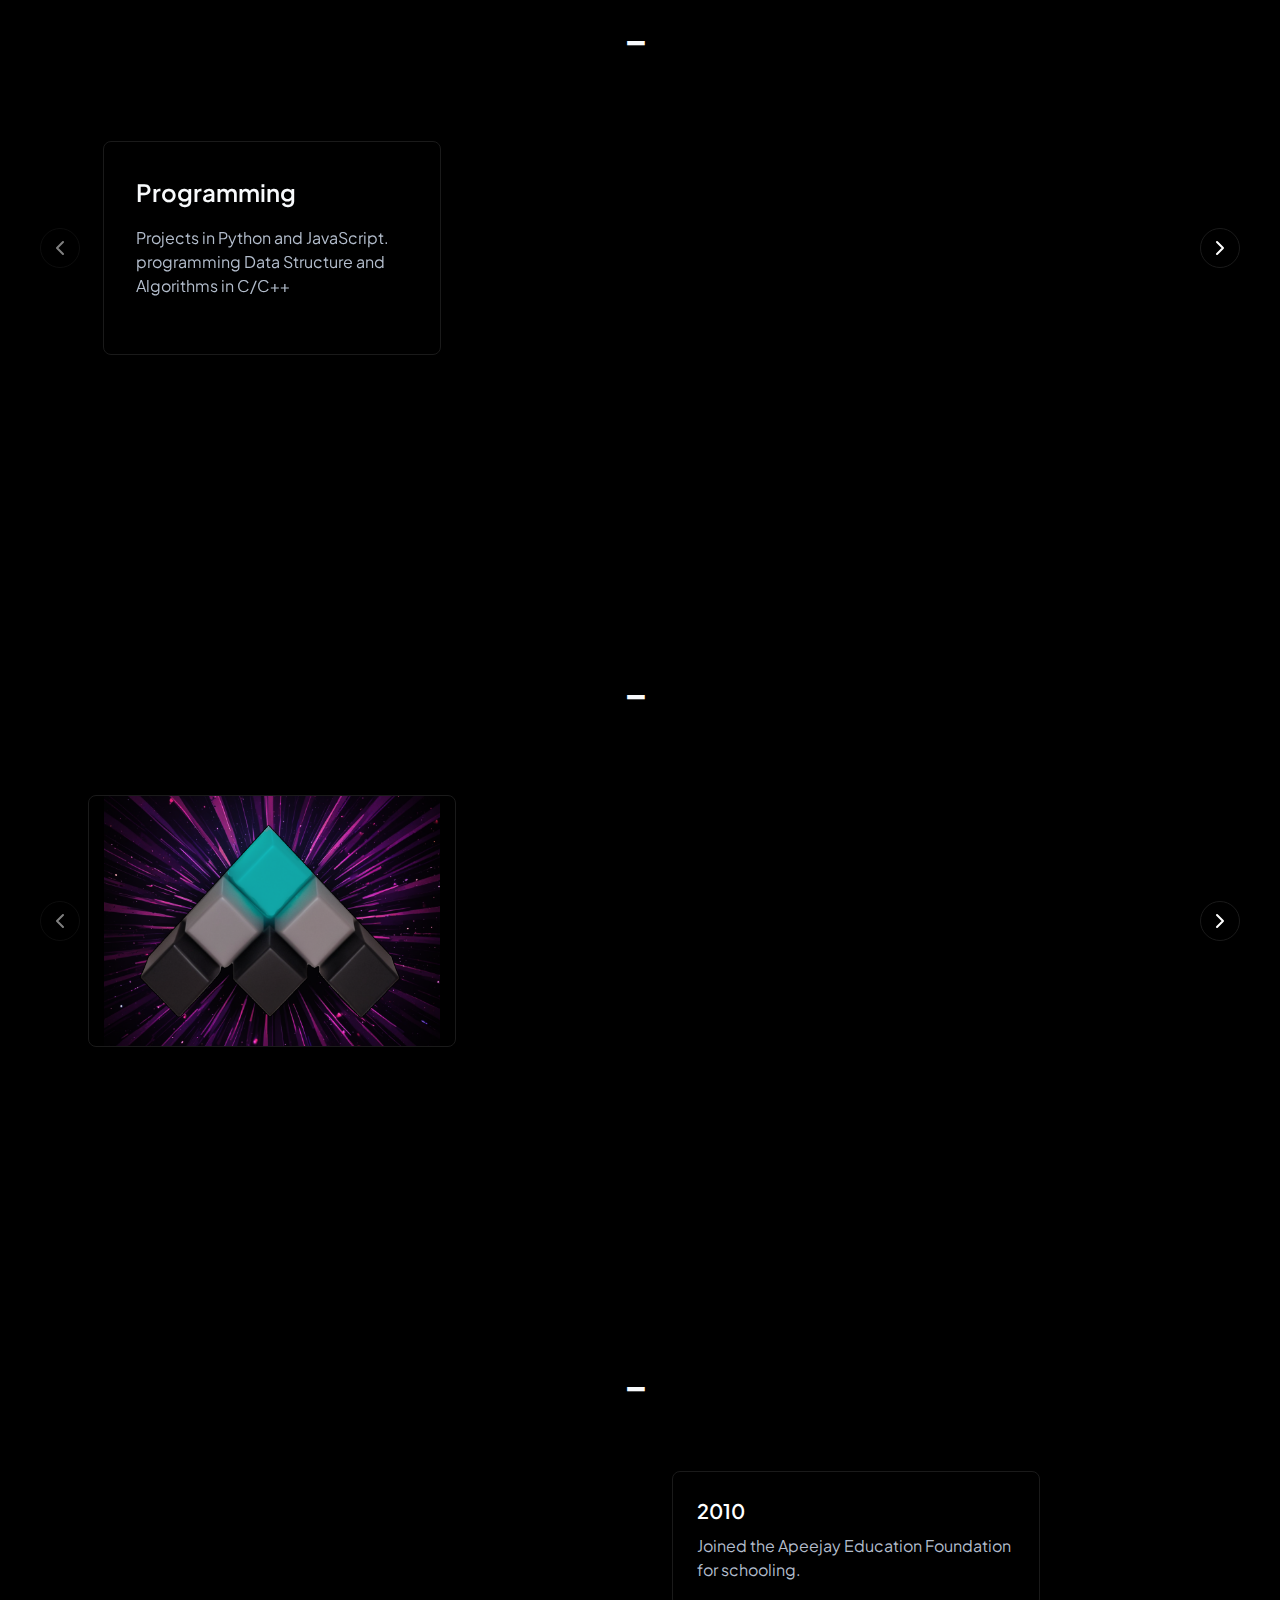
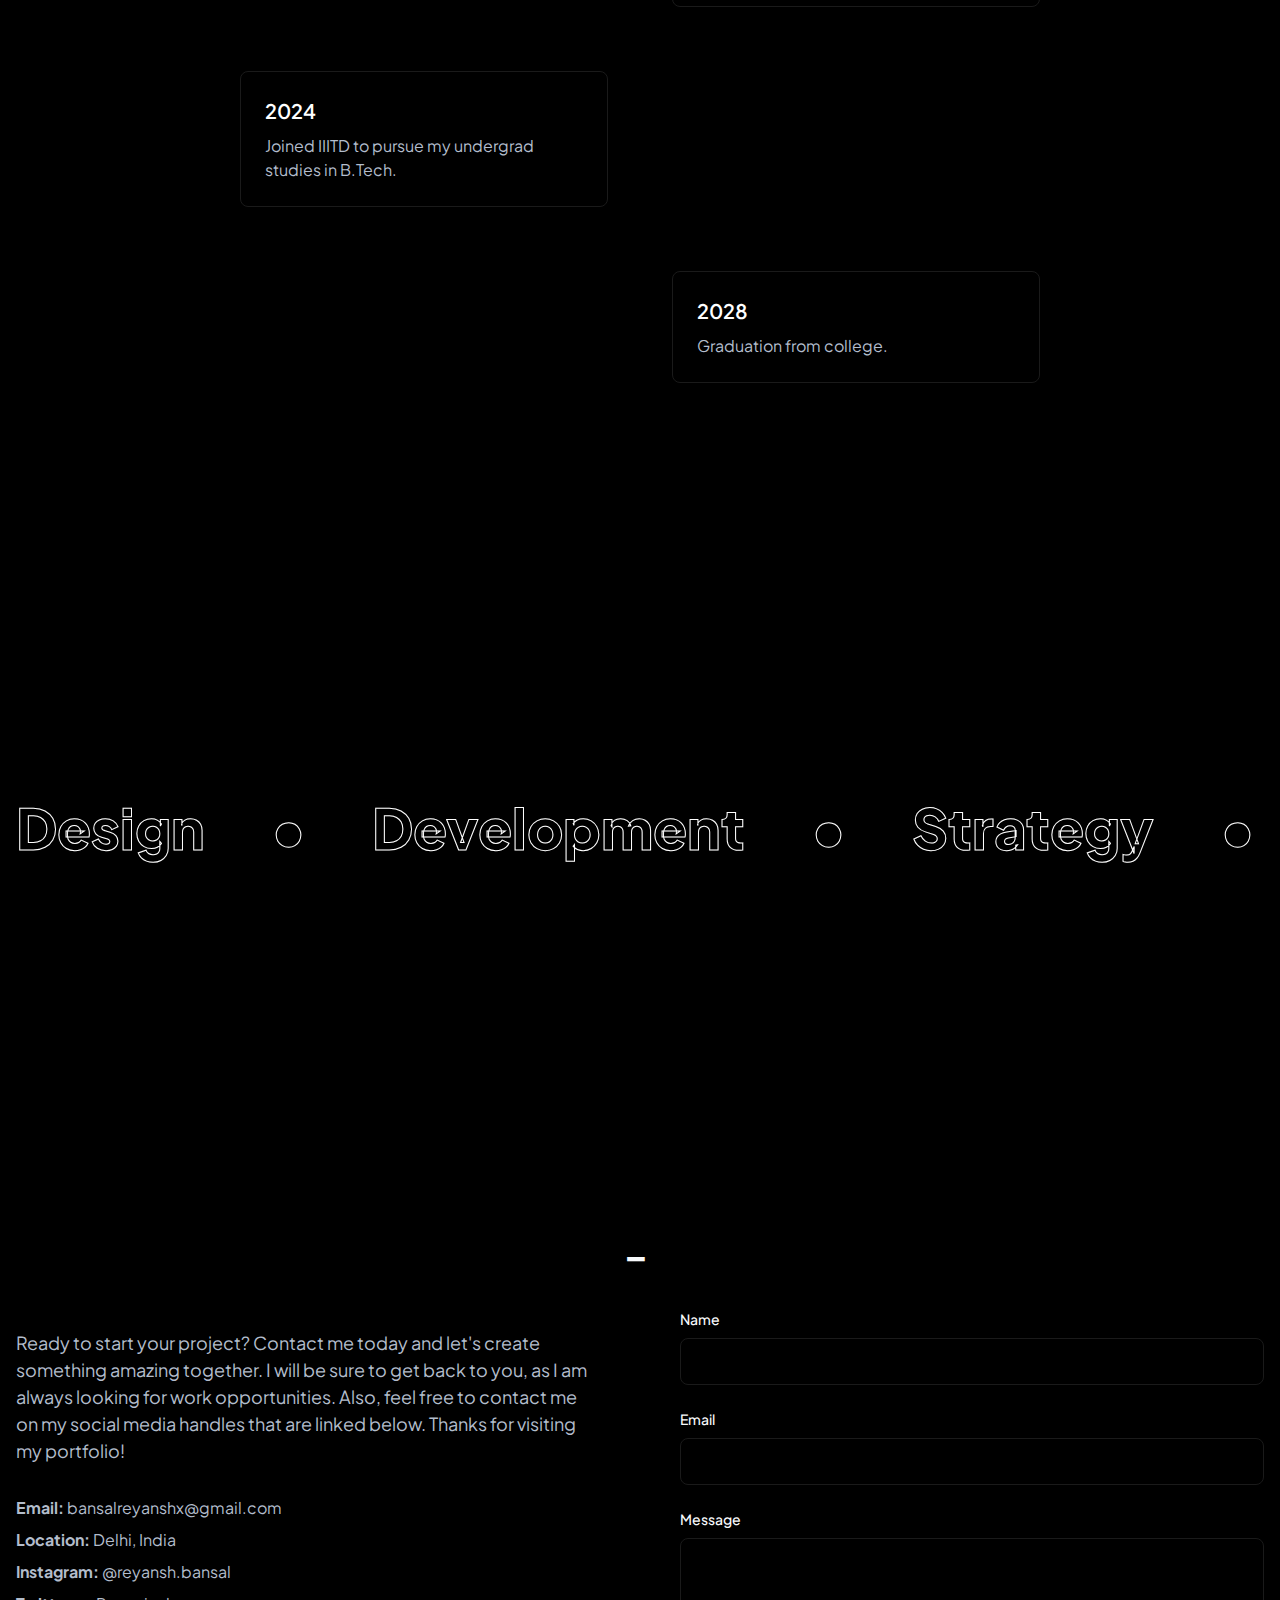
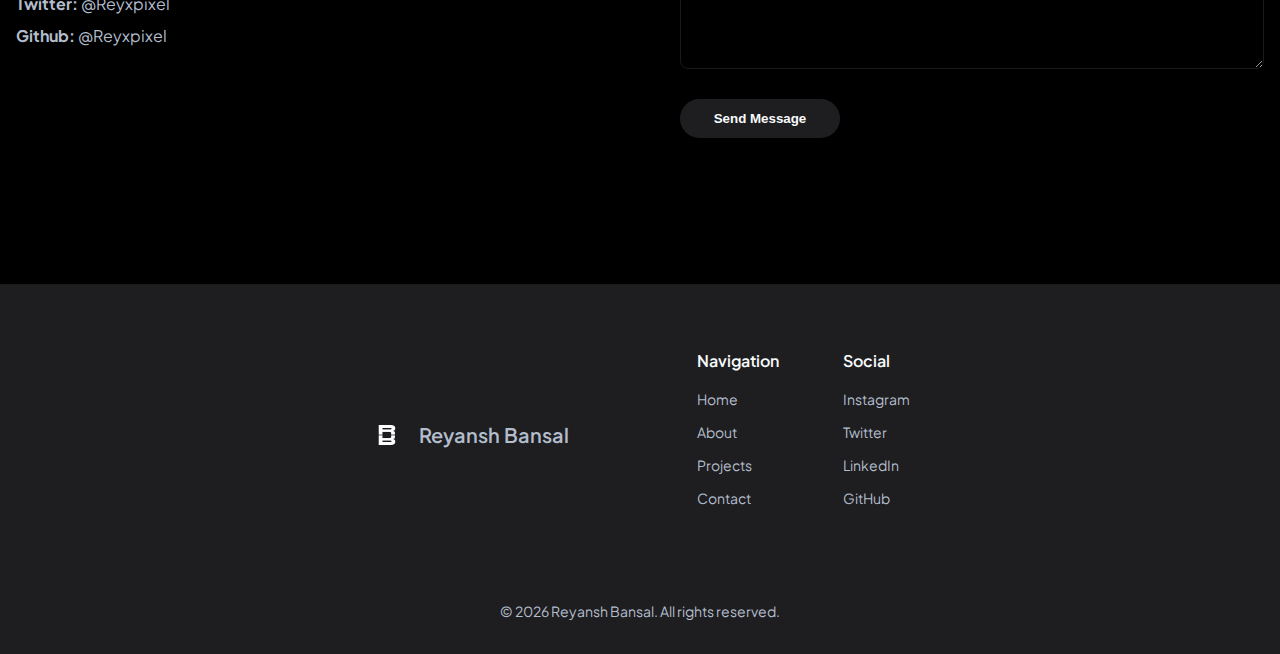
==== commit bc2f1526: "homepage done" ====
--- a/index.html
+++ b/index.html
@@ -43,16 +43,18 @@
           <div class="plus-top-right"></div>
           <div class="plus-bottom-left"></div>
           <div class="plus-bottom-right"></div>
-          <h1 class="text-gradient">Hey, I am Reyansh and I'm a</h1>
-          <div class="loader">
-            <div class="words">
-              <span class="word">Programmer</span>
-              <span class="word">Creator</span>
-              <span class="word">Designer</span>
-              <span class="word">Editor</span>
-            </div>
-          </div>
-          <a href="#contact" class="apple-button">Get in Touch</a>
+          <div class="hero-content-inner">
+            <h1 class="text-gradient">Hey, I am Reyansh and I'm a</h1>
+            <div class="loader">
+              <div class="words">
+                <span class="word">Programmer</span>
+                <span class="word">Creator</span>
+                <span class="word">Designer</span>
+                <span class="word">Editor</span>
+              </div>
+            </div>
+            <a href="#contact" class="apple-button">Get in Touch</a>
+          </div>
         </div>
         <div class="hero-image-container">
           <div class="hero-image-wrapper">
--- a/style.css
+++ b/style.css
@@ -273,93 +273,145 @@
 }
 
 .hero-content {
-  max-width: 36rem;
+  max-width: 600px;
+  width: 600px;
+  height: 300px;
   margin-bottom: 2rem;
+  margin-left: auto;
+  margin-right: auto;
+  position: relative;
+  transform: translateX(12%);
+  box-sizing: border-box;
+}
+
+/* Grid container */
+.hero-content::before {
+  content: '';
+  position: absolute;
+  top: 0;
+  left: 0;
+  width: 100%;
+  height: 100%;
+  display: grid;
+  grid-template-columns: repeat(6, 1fr);
+  grid-template-rows: repeat(3, 1fr);
+  z-index: 0;
+}
+
+/* Grid cell borders */
+.hero-content::after {
+  content: '';
+  position: absolute;
+  top: 0;
+  left: 0;
+  width: 100%;
+  height: 100%;
+  background-image: 
+    linear-gradient(to right, #1a1a1a 1px, transparent 1px),
+    linear-gradient(to bottom, #1a1a1a 1px, transparent 1px);
+  background-size: calc(100% / 6) calc(100% / 3);
+  background-position: -1px -1px;
+  background-origin: border-box;
+  z-index: 0;
+  pointer-events: none;
+  border: 1px solid #1a1a1a;
+  box-sizing: border-box;
+}
+
+/* Corner plus signs */
+.hero-content .plus-top-left,
+.hero-content .plus-top-right,
+.hero-content .plus-bottom-left,
+.hero-content .plus-bottom-right {
+  position: absolute;
+  width: 20px;
+  height: 20px;
+  z-index: 2;
+  pointer-events: none;
+}
+
+.hero-content .plus-top-left {
+  top: -10px;
+  left: -10px;
+}
+
+.hero-content .plus-top-right {
+  top: -10px;
+  right: -10px;
+}
+
+.hero-content .plus-bottom-left {
+  bottom: -10px;
+  left: -10px;
+}
+
+.hero-content .plus-bottom-right {
+  bottom: -10px;
+  right: -10px;
+}
+
+/* Horizontal and vertical lines for the plus signs */
+.hero-content .plus-top-left::before,
+.hero-content .plus-top-right::before,
+.hero-content .plus-bottom-left::before,
+.hero-content .plus-bottom-right::before,
+.hero-content .plus-top-left::after,
+.hero-content .plus-top-right::after,
+.hero-content .plus-bottom-left::after,
+.hero-content .plus-bottom-right::after {
+  content: '';
+  position: absolute;
+  background-color: #1a1a1a;
+}
+
+/* Horizontal lines */
+.hero-content .plus-top-left::before,
+.hero-content .plus-top-right::before,
+.hero-content .plus-bottom-left::before,
+.hero-content .plus-bottom-right::before {
+  width: 20px;
+  height: 3px;
+  top: 8.5px;
+  left: 0;
+}
+
+/* Vertical lines */
+.hero-content .plus-top-left::after,
+.hero-content .plus-top-right::after,
+.hero-content .plus-bottom-left::after,
+.hero-content .plus-bottom-right::after {
+  width: 3px;
+  height: 20px;
+  top: 0;
+  left: 8.5px;
+}
+
+/* Content container */
+.hero-content-inner {
+  position: absolute;
+  top: 0;
+  left: 0;
+  right: 0;
+  bottom: 0;
+  z-index: 1;
   display: flex;
   flex-direction: column;
   align-items: flex-start;
-  margin-left: auto;
-  margin-right: auto;
-  padding: 2rem;
-  transform: translateX(12%);
-  position: relative;
-  background-color: #000000;
-  border: 1px solid #1a1a1a;
-  box-shadow: 0 4px 6px -1px rgba(0, 0, 0, 0.1);
-  width: 600px; /* Base width */
-  height: 400px; /* Height for 6:4 ratio */
-  box-sizing: border-box;
+  justify-content: center;
+  padding: 2.5rem;
 }
 
 @media (max-width: 768px) {
   .hero-content {
-    width: 90vw; /* Responsive width for mobile */
-    height: 60vw; /* Maintain 6:4 ratio on mobile */
+    width: 90%;
     transform: translateX(0);
-    padding: 1.5rem;
-  }
-}
-
-/* Plus sign base styles */
-.plus-top-left,
-.plus-top-right,
-.plus-bottom-left,
-.plus-bottom-right {
-  position: absolute;
-  width: 20px;
-  height: 20px;
-  z-index: 1;
-}
-
-/* Horizontal lines */
-.plus-top-left::before,
-.plus-top-right::before,
-.plus-bottom-left::before,
-.plus-bottom-right::before {
-  content: '';
-  position: absolute;
-  width: 20px;
-  height: 2px;
-  background-color: #1a1a1a;
-  top: 50%;
-  left: 0;
-  transform: translateY(-50%);
-}
-
-/* Vertical lines */
-.plus-top-left::after,
-.plus-top-right::after,
-.plus-bottom-left::after,
-.plus-bottom-right::after {
-  content: '';
-  position: absolute;
-  width: 2px;
-  height: 20px;
-  background-color: #1a1a1a;
-  left: 50%;
-  top: 0;
-  transform: translateX(-50%);
-}
-
-/* Position the plus signs */
-.plus-top-left {
-  top: -10px;
-  left: -10px;
-}
-
-.plus-top-right {
-  top: -10px;
-  right: -10px;
-}
-
-.plus-bottom-left {
-  bottom: -10px;
-  left: -10px;
-}
-
-.plus-bottom-right {
-  bottom: -10px;
-  right: -10px;
+    text-align: center;
+  }
+  
+  .hero-content-inner {
+    align-items: center;
+    padding: 2rem;
+  }
 }
 
 .hero-content h1 {
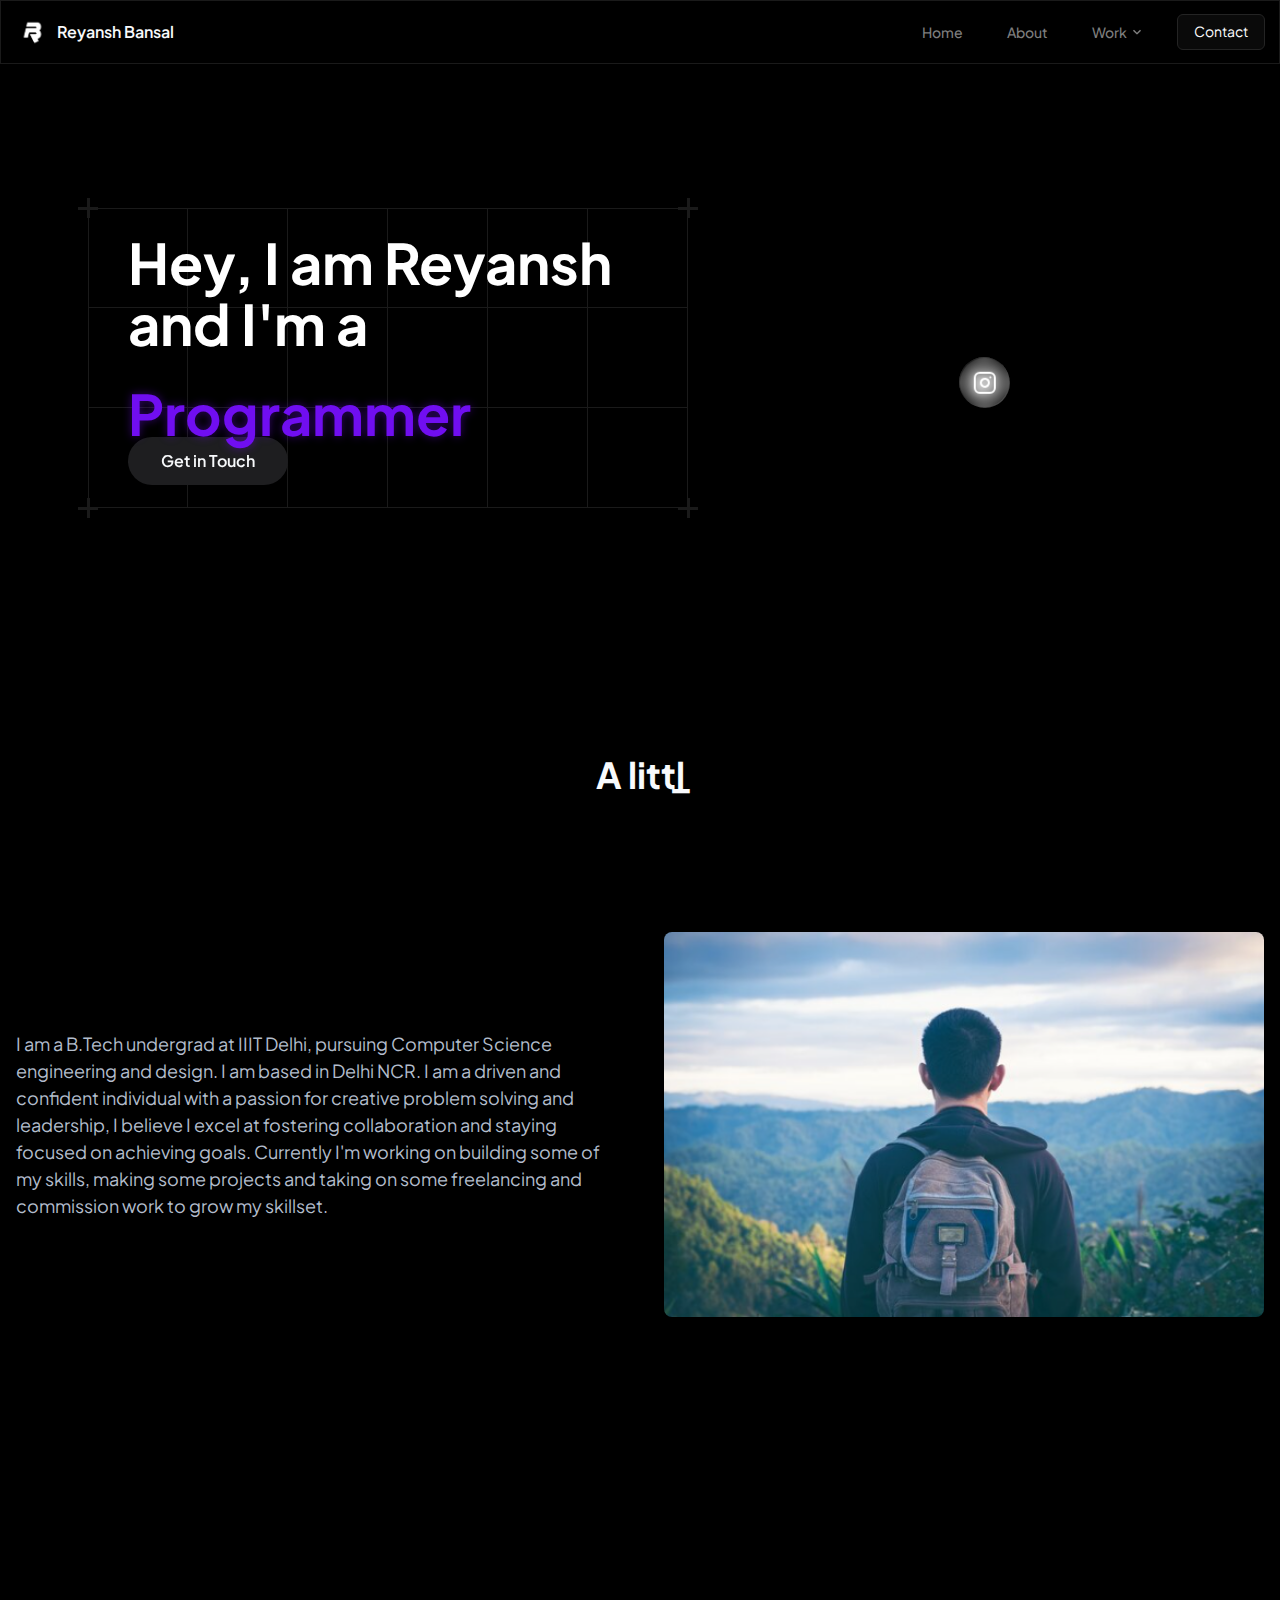
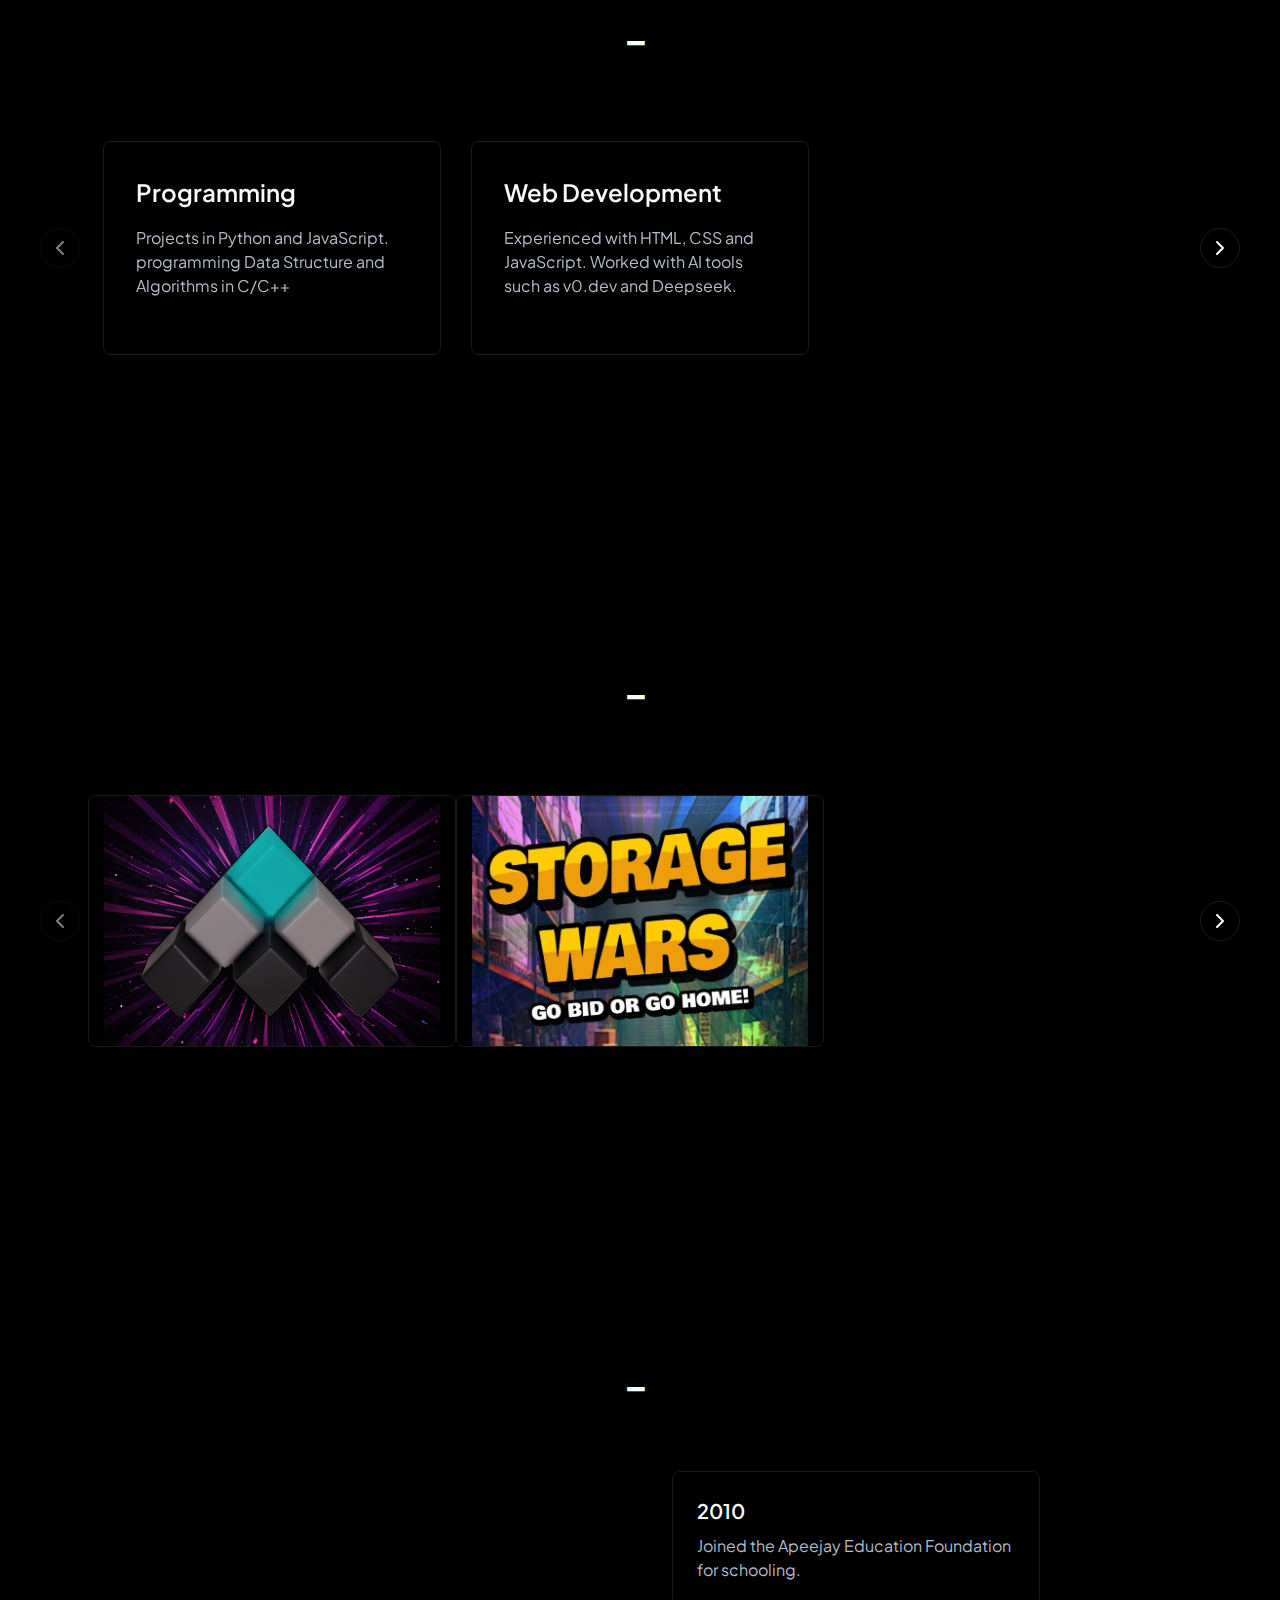
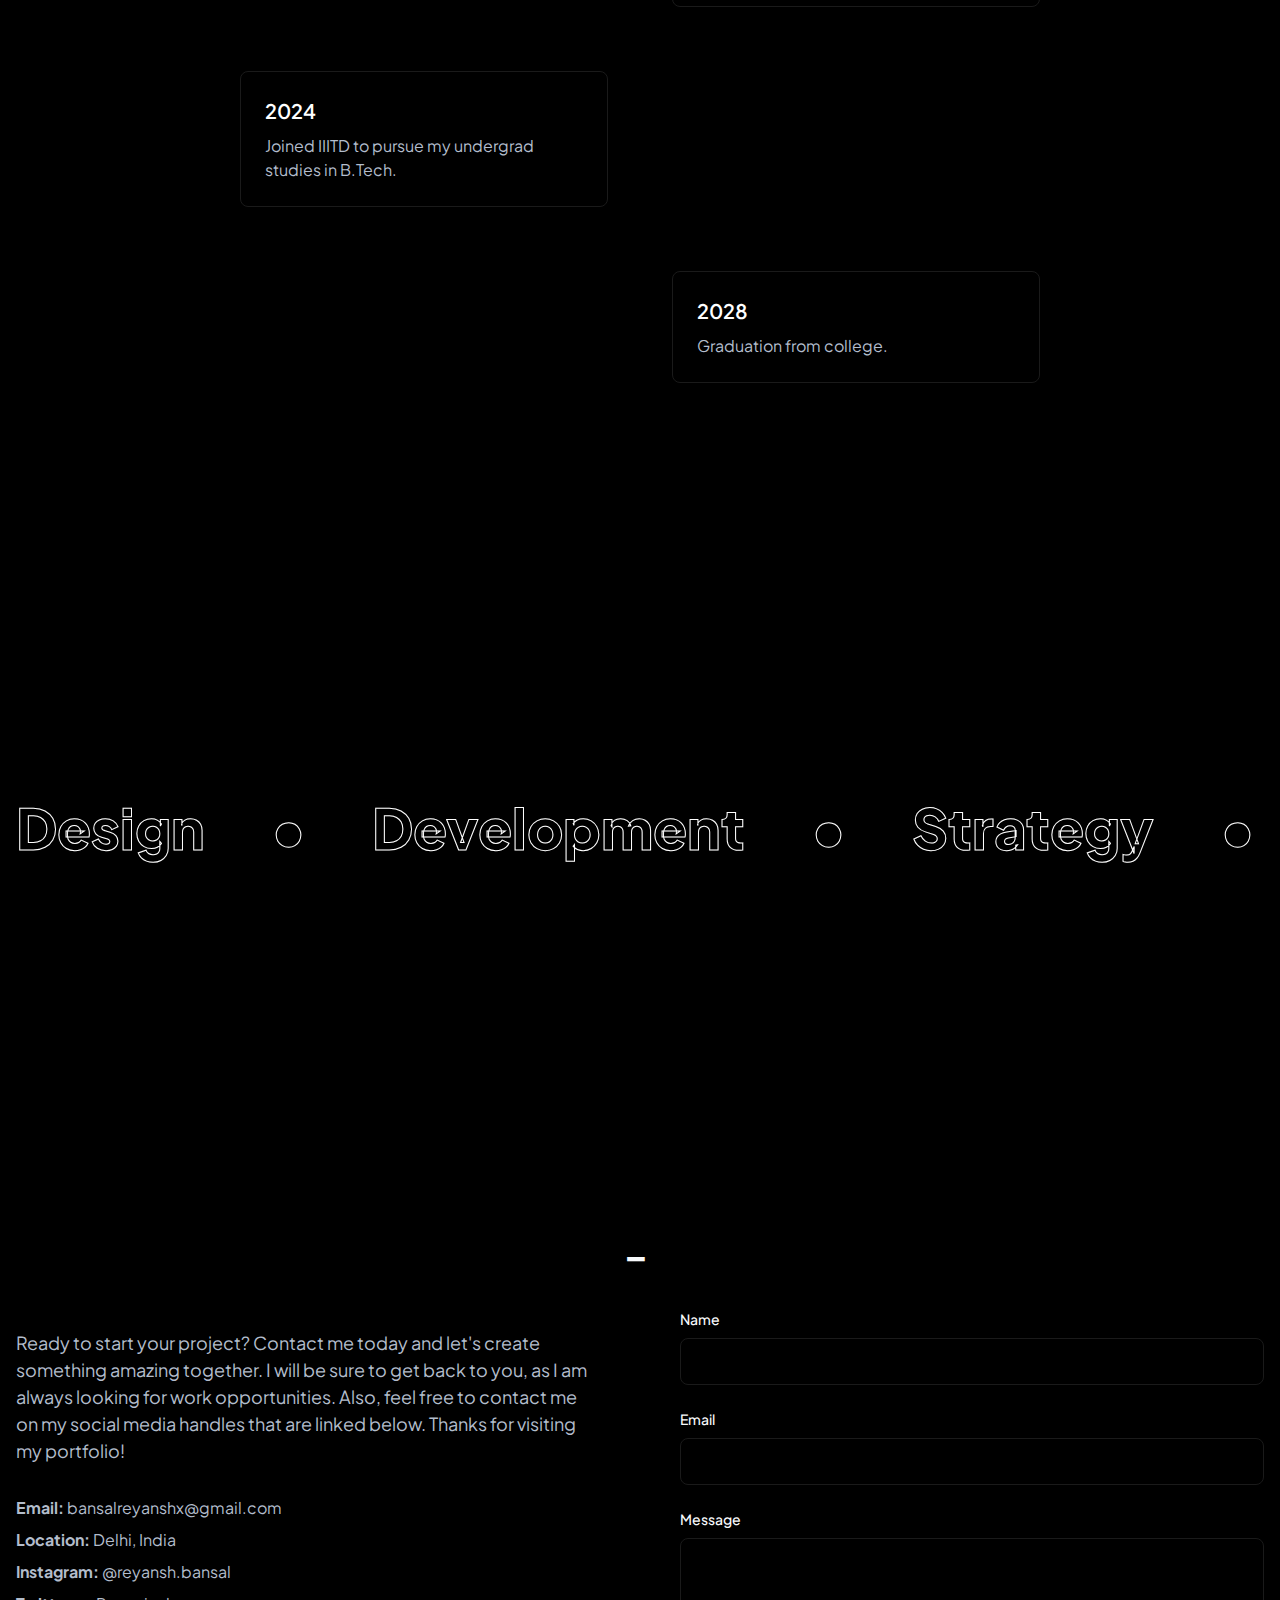
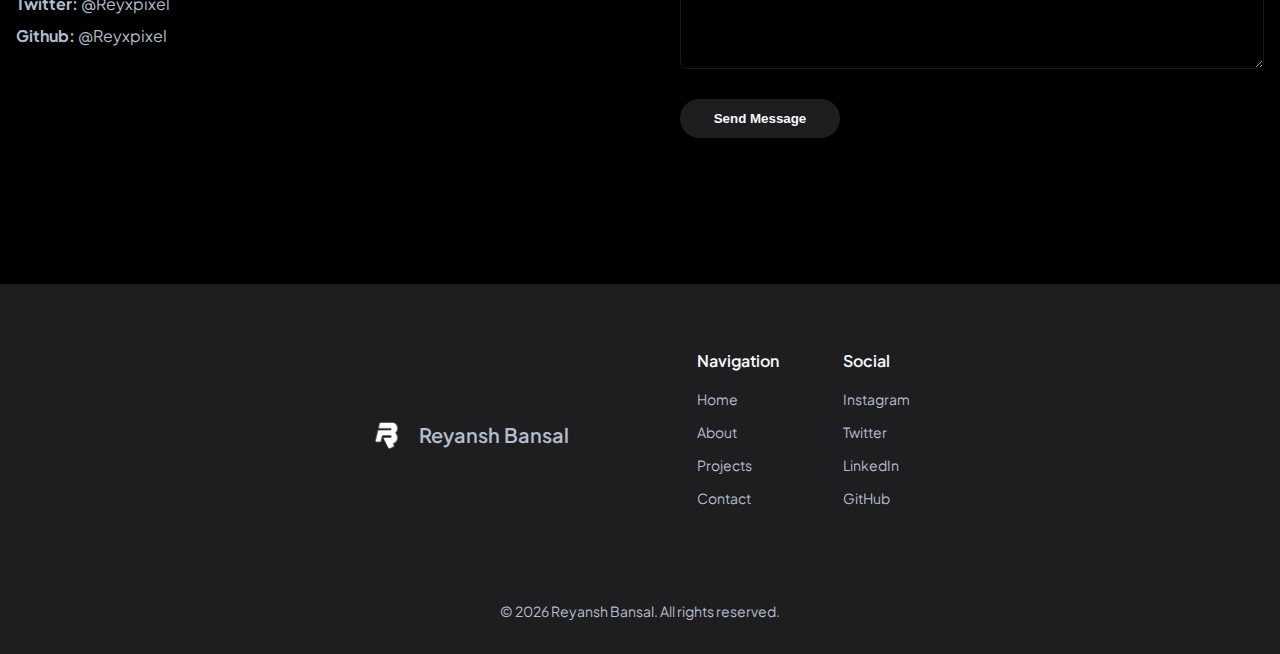
==== commit b2e16060: "Topbar and Icons" ====
--- a/index.html
+++ b/index.html
@@ -9,6 +9,18 @@
   <link href="https://fonts.googleapis.com/css2?family=Inter:wght@400;500;600;700&display=swap" rel="stylesheet">
   <link href="https://fonts.googleapis.com/css2?family=Plus+Jakarta+Sans:wght@400;500;600;700&display=swap" rel="stylesheet">
   <link rel="stylesheet" href="https://fonts.vercel.com/geist/font.css">
+  
+  <!-- Favicon system -->
+  <link rel="icon" type="image/x-icon" href="Fav/favicon.ico">
+  <link rel="icon" type="image/png" sizes="32x32" href="Fav/favicon-32x32.png">
+  <link rel="icon" type="image/png" sizes="16x16" href="Fav/favicon-16x16.png">
+  <link rel="apple-touch-icon" sizes="180x180" href="Fav/apple-touch-icon.png">
+  <link rel="manifest" href="site.webmanifest">
+  <link rel="mask-icon" href="Fav/safari-pinned-tab.svg" color="#000000">
+  <meta name="msapplication-TileColor" content="#000000">
+  <meta name="msapplication-config" content="browserconfig.xml">
+  <meta name="theme-color" content="#000000">
+  
   <script src="https://cdnjs.cloudflare.com/ajax/libs/three.js/r128/three.min.js"></script>
 </head>
 <body class="min-h-screen">
@@ -17,7 +29,7 @@
       <nav>
         <div class="logo-container">
             <a href="index.html" class="logo">
-                <img src="Images/logo.png" alt="Logo" class="logo-image">
+                <img src="Images/RB_Full.png" alt="Logo" class="logo-image">
                 <span>Reyansh Bansal</span>
               </a>
         </div>
--- a/style.css
+++ b/style.css
@@ -263,7 +263,30 @@
 /* Hero section */
 .hero-section {
   padding: 2rem 0; /* Reduced padding to decrease gap */
-  perspective: 1000px;
+  perspective: 3000px;
+  position: relative;
+  overflow: hidden;
+  background-color: #000000; /* Black background as fallback */
+}
+
+/* Background image with controlled opacity */
+.hero-section::before {
+  content: '';
+  position: absolute;
+  top: 0;
+  left: 0;
+  right: 0;
+  bottom: 0;
+  background-image: url('Images/background.png');
+  background-size: cover;
+  background-position: top center;
+  background-repeat: no-repeat;
+  opacity: 0; /* Adjust this value to control opacity (0 = transparent, 1 = fully visible) */
+  z-index: -1;
+}
+
+.hero-section::after {
+  content: none;
 }
 
 @media (min-width: 768px) {
@@ -282,6 +305,8 @@
   position: relative;
   transform: translateX(12%);
   box-sizing: border-box;
+  transform-style: preserve-3d;
+  transition: transform 0.5s cubic-bezier(0.2, 0.8, 0.2, 1);
 }
 
 /* Grid container */
@@ -449,6 +474,7 @@
   position: relative;
 }
 
+/* Hero image and canvas with gradient */
 .hero-image-wrapper {
   position: relative;
   overflow: visible;
@@ -458,11 +484,18 @@
   aspect-ratio: 1;
 }
 
+/* Remove the gradient background */
+.hero-image-wrapper::before {
+  content: none;
+}
+
 #heroCanvas {
   width: 100%;
   height: 100%;
   border-radius: var(--radius);
   background-color: transparent;
+  position: relative;
+  z-index: 1;
 }
 
 .hero-image {
@@ -480,7 +513,7 @@
   top: 50%;
   left: 50%;
   transform: translate(-50%, -50%);
-  z-index: 2;
+  z-index: 3; /* Increased z-index to ensure icons appear above the gradient */
   pointer-events: none;
 }
 
@@ -611,15 +644,6 @@
   100% {
     transform: rotate(285deg) translate(207px) rotate(-285deg);
   }
-}
-
-.hero-image-wrapper::before {
-  content: "";
-  position: absolute;
-  width: 100%;
-  height: 100%;
-  z-index: 1;
-  pointer-events: none;
 }
 
 .hero-image-wrapper::after {
@@ -1583,3 +1607,35 @@
   }
 }
 
+/* Interactive grid styles - SIMPLIFIED VERSION */
+.grid-3d-container {
+  position: absolute;
+  top: 0;
+  left: 0;
+  width: 100%;
+  height: 100%;
+  z-index: 1;
+}
+
+.grid-cell {
+  position: absolute;
+  transition: transform 0.3s ease;
+  background-color: rgba(30, 30, 30, 0.5);
+  border: 1px solid rgba(50, 50, 50, 0.8);
+  box-sizing: border-box;
+  cursor: pointer;
+}
+
+/* Simple pop-up effect on hover */
+.grid-cell:hover {
+  transform: translateZ(30px);
+  background-color: rgba(40, 40, 40, 0.7);
+  z-index: 5;
+}
+
+/* Hero content perspective */
+.hero-content {
+  transform-style: preserve-3d;
+  perspective: 1000px;
+}
+
